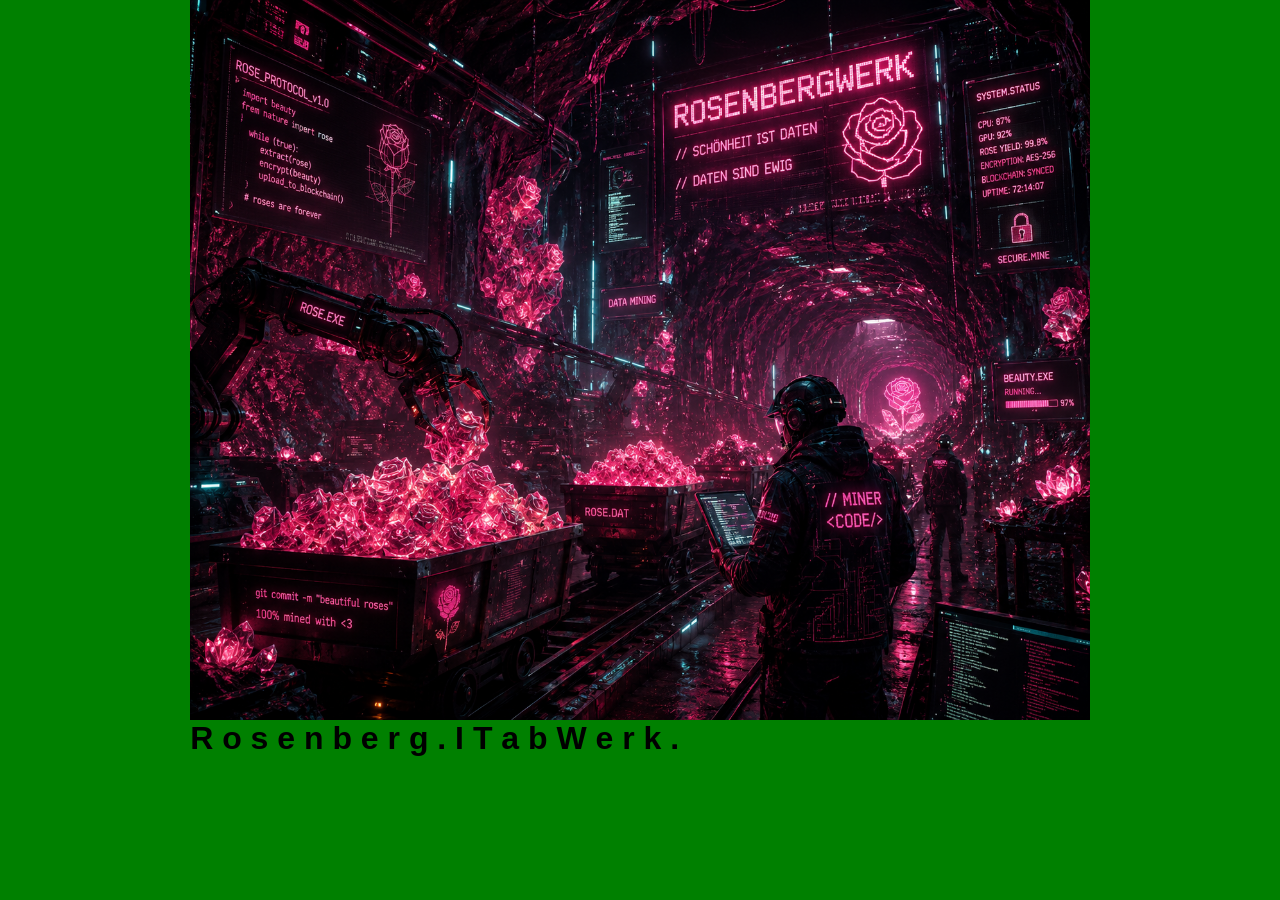
==== index.html @ e4c3bfc3 "Update index.html" ====
<!DOCTYPE html>
<html lang="de">
<head>
  <meta charset="UTF-8" />
  <meta name="viewport" content="width=device-width, initial-scale=1.0" />

  <title>Rosenberg. IT ab Werk.</title>

  <link rel="stylesheet" href="style.css" />
</head>

<body>
  <main class="stage">

    <!-- Bildbereich -->
    <div class="image-frame">
      <img src="rbw.png" alt="Rosenberg Logo" class="logo" />

      <!-- Text -->
      <h1 class="text">

        <span style="--i:0">R</span>
        <span style="--i:1">o</span>
        <span style="--i:2">s</span>
        <span style="--i:3">e</span>
        <span style="--i:4">n</span>
        <span style="--i:5">b</span>
        <span style="--i:6">e</span>
        <span style="--i:7">r</span>
        <span style="--i:8">g</span>
        <span style="--i:9">.</span>

        <span class="space"></span>

        <span style="--i:10">I</span>
        <span style="--i:11">T</span>

        <span class="space"></span>

        <span style="--i:12">a</span>
        <span style="--i:13">b</span>

        <span class="space"></span>

        <span style="--i:14">W</span>
        <span style="--i:15">e</span>
        <span style="--i:16">r</span>
        <span style="--i:17">k</span>
        <span style="--i:18">.</span>

      </h1>
    </div>
  </main>
</body>
</html>
---- style.css ----
:root {
  --green: #008000;
  --circle-duration: 3.5s;
  --image-delay: 1.4s;
  --image-duration: 3s;
  --text-start: 6s;
  --letter-speed: 3s;
  --letter-stagger: 0.2s;
  --fall-delay: 20s;
  --fall-duration: 15s;
}

/* =========================================
   RESET
========================================= */

* {
  margin: 0;
  padding: 0;
  box-sizing: border-box;
}

/* =========================================
   BODY
========================================= */

body {
  background: black;
  min-height: 100vh;
  overflow-x: hidden;
  overflow-y: auto;
  font-family: Arial, sans-serif;
  position: relative;
  display: flex;
  justify-content: center;
  align-items: flex-start;
  animation: bodyToGreen 0s forwards 0.5s;
}

/* =========================================
   FIXE SEITENRÄNDER
========================================= */

.sidebar {
  position: fixed;
  top: 0;
  width: 70px;
  height: 100vh;
  background: var(--green);
  z-index: 20;
  opacity: 0;
  animation:
    showSidebars 0.5s forwards 12.5s;
}

@keyframes showSidebars {
  to {
    opacity: 1;
  }
}

.sidebar.left {
  left: 0;
}

.sidebar.right {
  right: 0;
}

/* =========================================
   MAIN LAYOUT
========================================= */

.main-wrapper {
  width: 100%;
  min-height: 100vh;
  display: flex;
  justify-content: center;
  align-items: flex-start;
  padding:
    0px
    calc(40px + 15px)
    60px;
}

.content {
  width: 100%;
  display: flex;
  justify-content: center;
}

.image-wrapper {
  position: relative;
  z-index:2;
  width: 100%;
  max-width: 1200px;
  display: flex;
  justify-content: center;
  align-items: center;
  overflow: hidden;
}

/* =========================================
   WEISSER WACHSENDER KREIS
========================================= */

.white-point {
  position: fixed;
  inset: 0;
  margin: auto;
  width: 10px;
  height: 10px;
  border-radius: 50%;
  z-index: 1;

  background: radial-gradient(
    circle,
    rgba(255,255,255,1) 0%,
    rgba(255,255,255,0.55) 25%,
    rgba(255,255,255,0.18) 55%,
    rgba(255,255,255,0) 75%
  );

  filter: blur(12px);
  transform: scale(0);

  animation:
    growCircle 2.4s ease-out forwards,
    fadeCircle 2.2s ease-in forwards 1.6s;

  mix-blend-mode: screen;
  pointer-events: none;
}

@keyframes growCircle {
  to {
    transform: scale(260);
  }
}

@keyframes fadeCircle {
  to {
    opacity: 0;
  }
}

/* =========================================
   BILD
========================================= */

.logo {
  width: 100%;
  max-width: 1100px;
  max-height: 80vh;
  object-fit: contain;
  height: auto;
  display: block;
  opacity: 0;
  position: relative;
  z-index: 2;
  animation:
    imageFadeIn
    var(--image-duration)
    forwards
    var(--image-delay);
}

@keyframes imageFadeIn {
  to {
    opacity: 1;
  }
}

/* =========================================
   TEXT
========================================= */

.center-text {
  opacity: 0;
  animation:
    showTextContainer 0s forwards 6.5s;
  position: fixed;
  top: 0;
  bottom: 0;
  left: 50%;
  transform: translateX(-50%);
  width: min(90vw, 1200px);
  z-index: 999;
  display: flex;
  flex-wrap: nowrap;
  white-space: nowrap;
  justify-content: center;
  align-items: center;
  width: 90%;
  color: white;
  text-align: center;
  font-size:
    clamp(1rem, 6vw, 5rem);
  line-height: 1.2;
  pointer-events: none;
}

@keyframes showTextContainer {
  to {
    opacity: 1;
  }
}

.center-text .space {
  width: 0.5em;
}

.center-text span:not(.space) {
  display: inline-block;
  opacity: 0;
  transform: translateY(120vh);
  color: white;
  animation:
    letterFlow 8s cubic-bezier(0.22, 1, 0.36, 1) forwards,
    flashEffect 1.8s infinite;

  animation-delay:
    calc(var(--text-start) + (var(--i) * var(--letter-stagger))),
    10s;

  will-change: transform, opacity;
  position: relative;
  z-index: 1000;
}

@keyframes flashEffect {
  0% {
    text-shadow: 0 0 0 rgba(255,255,255,0);
    filter: brightness(1);
  }
  50% {
    text-shadow:
      0 0 10px rgba(255,255,255,0.9),
      0 0 25px rgba(255,255,255,0.6);
    filter: brightness(1.8);
  }
  100% {
    text-shadow: 0 0 5px rgba(255,255,255,0.4);
    filter: brightness(1.2);
  }
}
/* =========================================
   KOMBINIERTE TEXTANIMATION
========================================= */

@keyframes letterFlow {
  0% {
    opacity: 0;
    transform: translateY(120vh);
  }
  45% {
    opacity: 1;
    transform: translateY(-10vh);
  }
  60% {
    opacity: 1;
    transform: translateY(0);
  }
  75% {
    opacity: 1;
    transform: translateY(0);
  }
  100% {
    opacity: 1;
    transform: translateY(80vh);
  }
}

/* =========================================
   HINTERGRUND WIRD GRÜN
========================================= */

@keyframes bodyToGreen {
  to {
    background: var(--green);
  }
}

/* =========================================
   RESPONSIVE
========================================= */

@media (max-width: 900px) {
  .sidebar {
    width: 40px;
  }

  .main-wrapper {
    padding:
      0px
      calc(40px + 15px)
      60px;
  }

  .logo {
    max-height: 70vh;
  }

  .center-text {
    font-size:
      clamp(1.6rem, 7vw, 3rem);
  }
}

@media (max-width: 600px) {
  .center-text {
    font-size:
      clamp(1.2rem, 8vw, 2.2rem);
  }

  .logo {
    max-height: 60vh;
  }
}

.center-text::after {
  content: "";
  position: fixed;
  bottom: max(20px, env(safe-area-inset-bottom));
  left: 50%;
  transform: translateX(-50%);
  width: min(90vw, 1100px);
  height: 120px;
  background: var(--green);
  z-index: 998;
  pointer-events: none;
}
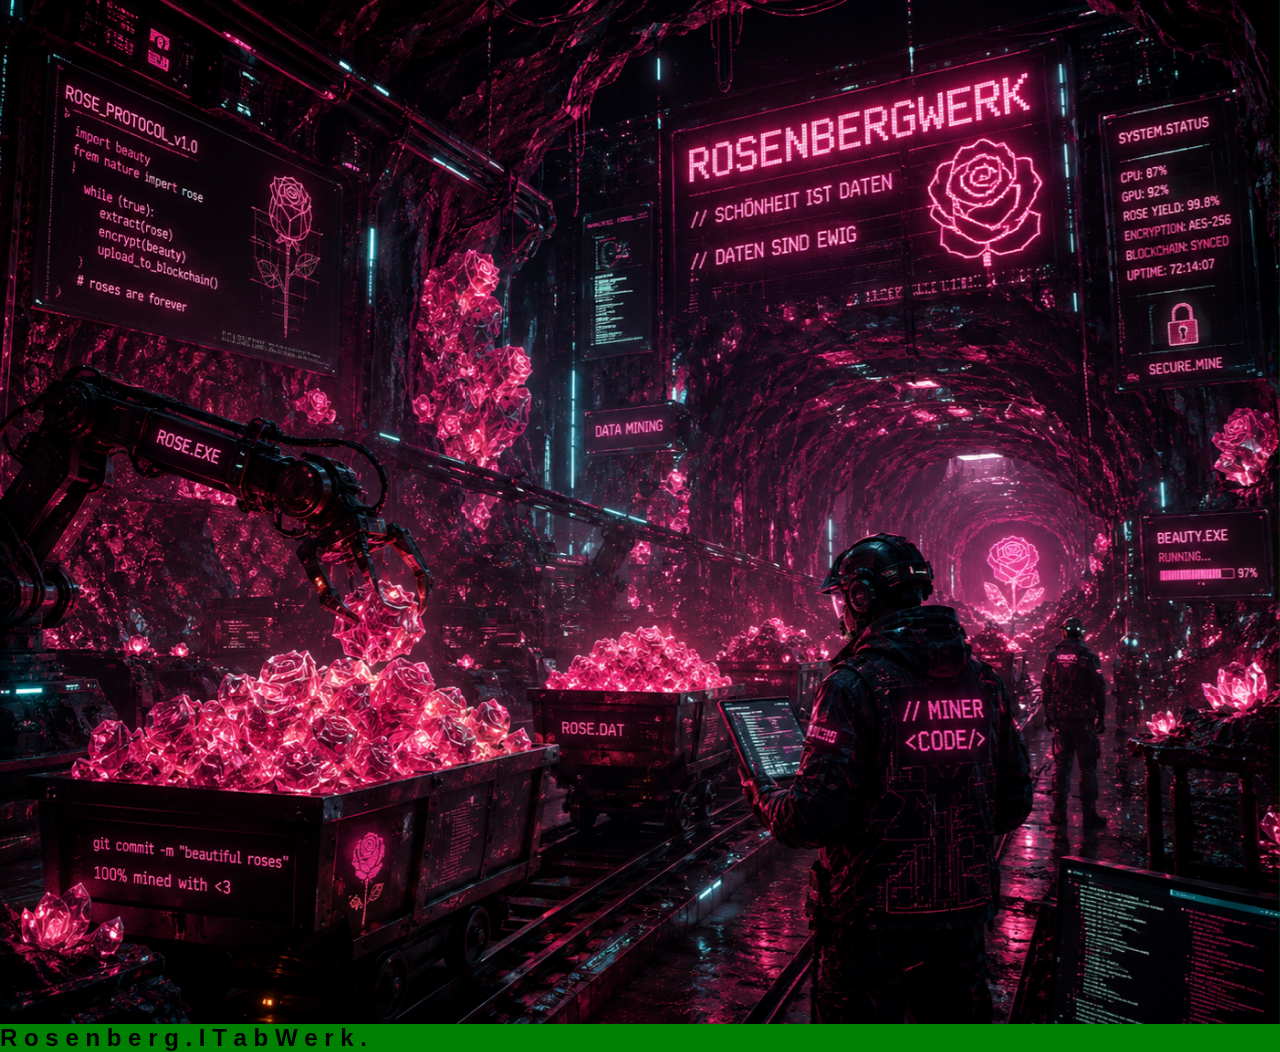
==== commit 95cb8d95: "Update index.html" ====
--- a/index.html
+++ b/index.html
@@ -10,46 +10,63 @@
 </head>
 
 <body>
-  <main class="stage">
 
-    <!-- Bildbereich -->
-    <div class="image-frame">
-      <img src="rbw.png" alt="Rosenberg Logo" class="logo" />
+  <!-- Grüne Seitenränder -->
+  <div class="sidebar left"></div>
+  <div class="sidebar right"></div>
 
-      <!-- Text -->
-      <h1 class="text">
+  <!-- Weißer Glow-Kreis -->
+  <div class="white-point"></div>
 
-        <span style="--i:0">R</span>
-        <span style="--i:1">o</span>
-        <span style="--i:2">s</span>
-        <span style="--i:3">e</span>
-        <span style="--i:4">n</span>
-        <span style="--i:5">b</span>
-        <span style="--i:6">e</span>
-        <span style="--i:7">r</span>
-        <span style="--i:8">g</span>
-        <span style="--i:9">.</span>
+  <!-- Hauptbereich -->
+  <main class="main-wrapper">
 
-        <span class="space"></span>
+    <section class="content">
 
-        <span style="--i:10">I</span>
-        <span style="--i:11">T</span>
+      <div class="image-wrapper">
 
-        <span class="space"></span>
+        <!-- Bild -->
+        <img src="rbw.png" alt="Rosenberg Logo" class="logo" />
 
-        <span style="--i:12">a</span>
-        <span style="--i:13">b</span>
+        <!-- Text -->
+        <h1 class="center-text">
 
-        <span class="space"></span>
+          <span style="--i:0">R</span>
+          <span style="--i:1">o</span>
+          <span style="--i:2">s</span>
+          <span style="--i:3">e</span>
+          <span style="--i:4">n</span>
+          <span style="--i:5">b</span>
+          <span style="--i:6">e</span>
+          <span style="--i:7">r</span>
+          <span style="--i:8">g</span>
+          <span style="--i:9">.</span>
 
-        <span style="--i:14">W</span>
-        <span style="--i:15">e</span>
-        <span style="--i:16">r</span>
-        <span style="--i:17">k</span>
-        <span style="--i:18">.</span>
+          <span class="space"></span>
 
-      </h1>
-    </div>
+          <span style="--i:10">I</span>
+          <span style="--i:11">T</span>
+
+          <span class="space"></span>
+
+          <span style="--i:12">a</span>
+          <span style="--i:13">b</span>
+
+          <span class="space"></span>
+
+          <span style="--i:14">W</span>
+          <span style="--i:15">e</span>
+          <span style="--i:16">r</span>
+          <span style="--i:17">k</span>
+          <span style="--i:18">.</span>
+
+        </h1>
+
+      </div>
+
+    </section>
+
   </main>
+
 </body>
 </html>
--- a/style.css
+++ b/style.css
@@ -1,18 +1,8 @@
 :root {
   --green: #008000;
-  --circle-duration: 3.5s;
-  --image-delay: 1.4s;
-  --image-duration: 3s;
-  --text-start: 6s;
-  --letter-speed: 3s;
-  --letter-stagger: 0.2s;
-  --fall-delay: 20s;
-  --fall-duration: 15s;
 }
 
-/* =========================================
-   RESET
-========================================= */
+/* RESET */
 
 * {
   margin: 0;
@@ -20,313 +10,149 @@
   box-sizing: border-box;
 }
 
-/* =========================================
-   BODY
-========================================= */
+/* BODY */
 
 body {
-  background: black;
+  background: var(--green);
   min-height: 100vh;
-  overflow-x: hidden;
-  overflow-y: auto;
   font-family: Arial, sans-serif;
-  position: relative;
+  overflow: hidden;
+}
+
+/* STAGE */
+
+.stage {
+  width: 100%;
+  min-height: 100vh;
   display: flex;
   justify-content: center;
-  align-items: flex-start;
-  animation: bodyToGreen 0s forwards 0.5s;
+  align-items: center;
+  padding:
+    20px
+    60px
+    80px;
 }
 
-/* =========================================
-   FIXE SEITENRÄNDER
-========================================= */
+/* BILDRAHMEN */
 
-.sidebar {
-  position: fixed;
-  top: 0;
-  width: 70px;
-  height: 100vh;
-  background: var(--green);
-  z-index: 20;
+.image-frame {
+  position: relative;
+  width: 100%;
+  max-width: 1200px;
+  display: flex;
+  justify-content: center;
+  align-items: center;
+}
+
+/* BILD */
+
+.logo {
+  width: 100%;
+  height: auto;
+  display: block;
   opacity: 0;
   animation:
-    showSidebars 0.5s forwards 12.5s;
+    showImage 2s ease forwards;
 }
 
-@keyframes showSidebars {
+@keyframes showImage {
   to {
     opacity: 1;
   }
 }
 
-.sidebar.left {
-  left: 0;
-}
+/* TEXT */
 
-.sidebar.right {
-  right: 0;
-}
-
-/* =========================================
-   MAIN LAYOUT
-========================================= */
-
-.main-wrapper {
-  width: 100%;
-  min-height: 100vh;
-  display: flex;
-  justify-content: center;
-  align-items: flex-start;
-  padding:
-    0px
-    calc(40px + 15px)
-    60px;
-}
-
-.content {
-  width: 100%;
-  display: flex;
-  justify-content: center;
-}
-
-.image-wrapper {
-  position: relative;
-  z-index:2;
-  width: 100%;
-  max-width: 1200px;
+.text {
+  position: absolute;
+  inset: 0;
   display: flex;
   justify-content: center;
   align-items: center;
-  overflow: hidden;
+  pointer-events: none;
+  white-space: nowrap;
+  font-size: clamp(1.2rem, 6vw, 5rem);
+  z-index: 2;
 }
 
-/* =========================================
-   WEISSER WACHSENDER KREIS
-========================================= */
+/* LEERZEICHEN */
 
-.white-point {
-  position: fixed;
-  inset: 0;
-  margin: auto;
-  width: 10px;
-  height: 10px;
-  border-radius: 50%;
-  z-index: 1;
-
-  background: radial-gradient(
-    circle,
-    rgba(255,255,255,1) 0%,
-    rgba(255,255,255,0.55) 25%,
-    rgba(255,255,255,0.18) 55%,
-    rgba(255,255,255,0) 75%
-  );
-
-  filter: blur(12px);
-  transform: scale(0);
-
-  animation:
-    growCircle 2.4s ease-out forwards,
-    fadeCircle 2.2s ease-in forwards 1.6s;
-
-  mix-blend-mode: screen;
-  pointer-events: none;
+.space {
+  width: 0.4em;
 }
 
-@keyframes growCircle {
-  to {
-    transform: scale(260);
-  }
+/* BUCHSTABEN */
+
+.text span:not(.space) {
+  display: inline-block;
+  color: white;
+  opacity: 0;
+  transform: translateY(120vh);
+  text-shadow:
+    0 0 8px rgba(255,255,255,0.8);
+  animation:
+    moveLetter 28s ease forwards,
+    flash 2s infinite;
+  animation-delay:
+    calc(var(--i) * 0.08s),
+    3s;
 }
 
-@keyframes fadeCircle {
-  to {
-    opacity: 0;
-  }
-}
-
-/* =========================================
-   BILD
-========================================= */
-
-.logo {
-  width: 100%;
-  max-width: 1100px;
-  max-height: 80vh;
-  object-fit: contain;
-  height: auto;
-  display: block;
-  opacity: 0;
-  position: relative;
-  z-index: 2;
-  animation:
-    imageFadeIn
-    var(--image-duration)
-    forwards
-    var(--image-delay);
-}
-
-@keyframes imageFadeIn {
-  to {
-    opacity: 1;
-  }
-}
-
-/* =========================================
-   TEXT
-========================================= */
-
-.center-text {
-  opacity: 0;
-  animation:
-    showTextContainer 0s forwards 6.5s;
-  position: fixed;
-  top: 0;
-  bottom: 0;
-  left: 50%;
-  transform: translateX(-50%);
-  width: min(90vw, 1200px);
-  z-index: 999;
-  display: flex;
-  flex-wrap: nowrap;
-  white-space: nowrap;
-  justify-content: center;
-  align-items: center;
-  width: 90%;
-  color: white;
-  text-align: center;
-  font-size:
-    clamp(1rem, 6vw, 5rem);
-  line-height: 1.2;
-  pointer-events: none;
-}
-
-@keyframes showTextContainer {
-  to {
-    opacity: 1;
-  }
-}
-
-.center-text .space {
-  width: 0.5em;
-}
-
-.center-text span:not(.space) {
-  display: inline-block;
-  opacity: 0;
-  transform: translateY(120vh);
-  color: white;
-  animation:
-    letterFlow 8s cubic-bezier(0.22, 1, 0.36, 1) forwards,
-    flashEffect 1.8s infinite;
-
-  animation-delay:
-    calc(var(--text-start) + (var(--i) * var(--letter-stagger))),
-    10s;
-
-  will-change: transform, opacity;
-  position: relative;
-  z-index: 1000;
-}
-
-@keyframes flashEffect {
-  0% {
-    text-shadow: 0 0 0 rgba(255,255,255,0);
-    filter: brightness(1);
-  }
-  50% {
-    text-shadow:
-      0 0 10px rgba(255,255,255,0.9),
-      0 0 25px rgba(255,255,255,0.6);
-    filter: brightness(1.8);
-  }
-  100% {
-    text-shadow: 0 0 5px rgba(255,255,255,0.4);
-    filter: brightness(1.2);
-  }
-}
-/* =========================================
-   KOMBINIERTE TEXTANIMATION
-========================================= */
-
-@keyframes letterFlow {
+/* HAUPTANIMATION */
+@keyframes moveLetter {
+  
+  /* Start unter Bild */
   0% {
     opacity: 0;
     transform: translateY(120vh);
   }
-  45% {
-    opacity: 1;
-    transform: translateY(-10vh);
-  }
-  60% {
+  /* Hoch zur Mitte */
+  10% {
     opacity: 1;
     transform: translateY(0);
   }
-  75% {
+  /* In der Mitte bleiben */
+  70% {
     opacity: 1;
     transform: translateY(0);
   }
+  /* Nach unten fallen */
   100% {
     opacity: 1;
-    transform: translateY(80vh);
+    transform: translateY(42vh);
   }
 }
 
-/* =========================================
-   HINTERGRUND WIRD GRÜN
-========================================= */
-
-@keyframes bodyToGreen {
-  to {
-    background: var(--green);
+/* LEICHTES FLASHEN */
+@keyframes flash {
+  0% {
+    opacity: 0.85;
+  }
+  50% {
+    opacity: 1;
+  }
+  100% {
+    opacity: 0.85;
   }
 }
 
-/* =========================================
-   RESPONSIVE
-========================================= */
+/* RESPONSIVE */
 
 @media (max-width: 900px) {
-  .sidebar {
-    width: 40px;
-  }
-
-  .main-wrapper {
+  .stage {
     padding:
-      0px
-      calc(40px + 15px)
+      20px
+      20px
       60px;
   }
 
-  .logo {
-    max-height: 70vh;
-  }
-
-  .center-text {
-    font-size:
-      clamp(1.6rem, 7vw, 3rem);
+  .text {
+    font-size: clamp(1rem, 7vw, 3rem);
   }
 }
 
 @media (max-width: 600px) {
-  .center-text {
-    font-size:
-      clamp(1.2rem, 8vw, 2.2rem);
-  }
-
-  .logo {
-    max-height: 60vh;
+  .text {
+    font-size: clamp(0.9rem, 8vw, 2rem);
   }
 }
-
-.center-text::after {
-  content: "";
-  position: fixed;
-  bottom: max(20px, env(safe-area-inset-bottom));
-  left: 50%;
-  transform: translateX(-50%);
-  width: min(90vw, 1100px);
-  height: 120px;
-  background: var(--green);
-  z-index: 998;
-  pointer-events: none;
-}
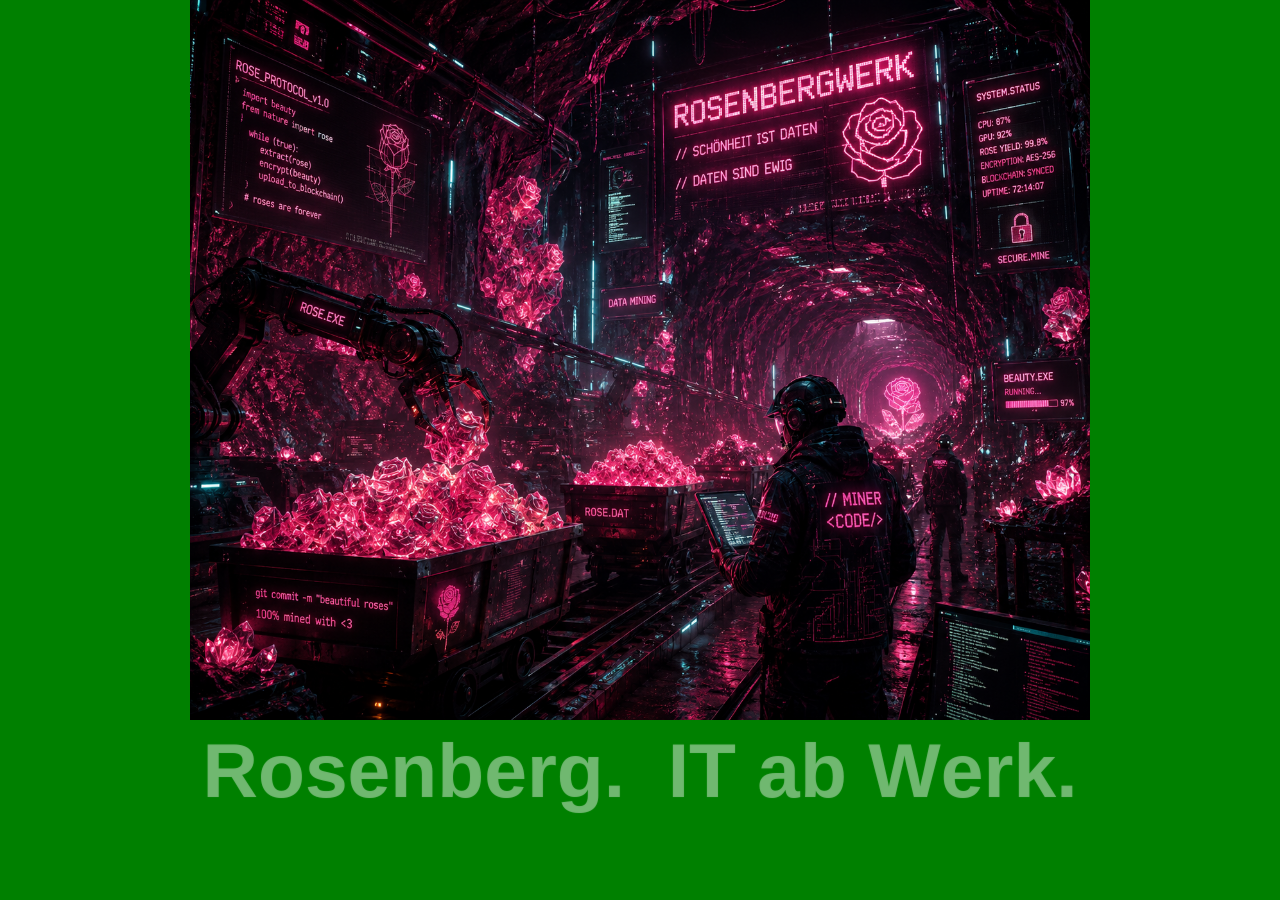
==== commit 3e13203e: "Update index.html" ====
--- a/index.html
+++ b/index.html
@@ -3,9 +3,7 @@
 <head>
   <meta charset="UTF-8" />
   <meta name="viewport" content="width=device-width, initial-scale=1.0" />
-
   <title>Rosenberg. IT ab Werk.</title>
-
   <link rel="stylesheet" href="style.css" />
 </head>
 
@@ -41,32 +39,22 @@
           <span style="--i:7">r</span>
           <span style="--i:8">g</span>
           <span style="--i:9">.</span>
-
-          <span class="space"></span>
-
-          <span style="--i:10">I</span>
-          <span style="--i:11">T</span>
-
-          <span class="space"></span>
-
-          <span style="--i:12">a</span>
-          <span style="--i:13">b</span>
-
-          <span class="space"></span>
-
-          <span style="--i:14">W</span>
-          <span style="--i:15">e</span>
-          <span style="--i:16">r</span>
-          <span style="--i:17">k</span>
-          <span style="--i:18">.</span>
+          <span style="--i:10">&nbsp;&nbsp;</span>
+          <span style="--i:11">I</span>
+          <span style="--i:12">T</span>
+          <span style="--i:13">&nbsp;</span>
+          <span style="--i:14">a</span>
+          <span style="--i:15">b</span>
+          <span style="--i:16">&nbsp;</span>
+          <span style="--i:17">W</span>
+          <span style="--i:18">e</span>
+          <span style="--i:19">r</span>
+          <span style="--i:21">k</span>
+          <span style="--i:22">.</span>
 
         </h1>
-
       </div>
-
     </section>
-
   </main>
-
 </body>
 </html>
--- a/style.css
+++ b/style.css
@@ -1,8 +1,18 @@
 :root {
   --green: #008000;
-}
-
-/* RESET */
+  --circle-duration: 3.5s;
+  --image-delay: 1.4s;
+  --image-duration: 3s;
+  --text-start: 6s;
+  --letter-speed: 3s;
+  --letter-stagger: 0.2s;
+  --fall-delay: 20s;
+  --fall-duration: 15s;
+}
+
+/* =========================================
+   RESET
+========================================= */
 
 * {
   margin: 0;
@@ -10,149 +20,327 @@
   box-sizing: border-box;
 }
 
-/* BODY */
+/* =========================================
+   BODY
+========================================= */
 
 body {
+  background: black;
+  min-height: 100vh;
+  overflow-x: hidden;
+  overflow-y: auto;
+  font-family: Arial, sans-serif;
+  position: relative;
+  display: flex;
+  justify-content: center;
+  align-items: flex-start;
+  animation: bodyToGreen 0s forwards 0.5s;
+}
+
+/* =========================================
+   FIXE SEITENRÄNDER
+========================================= */
+
+.sidebar {
+  position: fixed;
+  top: 0;
+  width: 70px;
+  height: 100vh;
   background: var(--green);
-  min-height: 100vh;
-  font-family: Arial, sans-serif;
-  overflow: hidden;
-}
-
-/* STAGE */
-
-.stage {
+  z-index: 20;
+  opacity: 0;
+  animation:
+    showSidebars 0.5s forwards 12.5s;
+}
+
+@keyframes showSidebars {
+  to {
+    opacity: 1;
+  }
+}
+
+.sidebar.left {
+  left: 0;
+}
+
+.sidebar.right {
+  right: 0;
+}
+
+/* =========================================
+   MAIN LAYOUT
+========================================= */
+
+.main-wrapper {
   width: 100%;
   min-height: 100vh;
   display: flex;
   justify-content: center;
-  align-items: center;
+  align-items: flex-start;
   padding:
-    20px
-    60px
-    80px;
-}
-
-/* BILDRAHMEN */
-
-.image-frame {
+    0px
+    calc(40px + 15px)
+    60px;
+}
+
+.content {
+  width: 100%;
+  display: flex;
+  justify-content: center;
+}
+
+.image-wrapper {
   position: relative;
+  z-index:2;
   width: 100%;
   max-width: 1200px;
   display: flex;
   justify-content: center;
   align-items: center;
-}
-
-/* BILD */
+  overflow: hidden;
+}
+
+/* =========================================
+   WEISSER WACHSENDER KREIS
+========================================= */
+
+.white-point {
+  position: fixed;
+  inset: 0;
+  margin: auto;
+  width: 10px;
+  height: 10px;
+  border-radius: 50%;
+  z-index: 1;
+
+  background: radial-gradient(
+    circle,
+    rgba(255,255,255,1) 0%,
+    rgba(255,255,255,0.55) 25%,
+    rgba(255,255,255,0.18) 55%,
+    rgba(255,255,255,0) 75%
+  );
+
+  filter: blur(12px);
+  transform: scale(0);
+
+  animation:
+    growCircle 2.4s ease-out forwards,
+    fadeCircle 2.2s ease-in forwards 1.6s;
+
+  mix-blend-mode: screen;
+  pointer-events: none;
+}
+
+@keyframes growCircle {
+  to {
+    transform: scale(260);
+  }
+}
+
+@keyframes fadeCircle {
+  to {
+    opacity: 0;
+  }
+}
+
+/* =========================================
+   BILD
+========================================= */
 
 .logo {
   width: 100%;
+  max-width: 1100px;
+  max-height: 80vh;
+  object-fit: contain;
   height: auto;
   display: block;
   opacity: 0;
-  animation:
-    showImage 2s ease forwards;
-}
-
-@keyframes showImage {
-  to {
-    opacity: 1;
-  }
-}
-
-/* TEXT */
-
-.text {
-  position: absolute;
-  inset: 0;
-  display: flex;
+  position: relative;
+  z-index: 2;
+  animation:
+    imageFadeIn
+    var(--image-duration)
+    forwards
+    var(--image-delay);
+}
+
+@keyframes imageFadeIn {
+  to {
+    opacity: 1;
+  }
+}
+
+/* =========================================
+   TEXT
+========================================= */
+
+.center-text {
+  opacity: 0;
+  animation:
+    showTextContainer 0s forwards 6.5s;
+  position: fixed;
+  top: 0;
+  bottom: 0;
+  left: 50%;
+  transform: translateX(-50%);
+  width: min(90vw, 1200px);
+  z-index: 999;
+  display: flex;
+  flex-wrap: nowrap;
+  white-space: nowrap;
   justify-content: center;
   align-items: center;
+  width: 90%;
+  color: white;
+  text-align: center;
+  font-size:
+    clamp(1rem, 6vw, 5rem);
+  line-height: 1.2;
   pointer-events: none;
-  white-space: nowrap;
-  font-size: clamp(1.2rem, 6vw, 5rem);
-  z-index: 2;
-}
-
-/* LEERZEICHEN */
-
-.space {
-  width: 0.4em;
-}
-
-/* BUCHSTABEN */
-
-.text span:not(.space) {
+}
+
+@keyframes showTextContainer {
+  to {
+    opacity: 1;
+  }
+}
+
+.center-text .space {
+  width: 0.5em;
+}
+
+.center-text span:not(.space) {
   display: inline-block;
-  color: white;
   opacity: 0;
   transform: translateY(120vh);
-  text-shadow:
-    0 0 8px rgba(255,255,255,0.8);
-  animation:
-    moveLetter 28s ease forwards,
-    flash 2s infinite;
+  color: white;
+  animation:
+    letterSequence01 5s forwards,
+    letterSequence02 5s forwards,
+    flashEffect 2.2s infinite;
   animation-delay:
-    calc(var(--i) * 0.08s),
-    3s;
-}
-
-/* HAUPTANIMATION */
-@keyframes moveLetter {
-  
+    calc(var(--text-start) + (var(--i) * var(--letter-stagger))),
+    15s,
+    30s;
+background:
+  linear-gradient(
+    90deg,
+    rgba(255,255,255,0.25) 0%,
+    rgba(255,255,255,0.25) 35%,
+    rgba(255,255,255,1) 50%,
+    rgba(255,255,255,0.25) 65%,
+    rgba(255,255,255,0.25) 100%
+  );
+background-size: 300% 100%;
+-webkit-background-clip: text;
+-webkit-text-fill-color: transparent;
+}
+
+@keyframes flashEffect {
+  0% {
+    background-position: -300% center;
+  }
+  100% {
+    background-position: 300% center;
+  }
+}
+
+/* =========================================
+   KOMBINIERTE TEXTANIMATION
+========================================= */
+
+@keyframes letterSequence01 {
   /* Start unter Bild */
   0% {
     opacity: 0;
-    transform: translateY(120vh);
-  }
-  /* Hoch zur Mitte */
-  10% {
+    transform: translateY(500px);
+  }
+  /* Sichtbar werden */
+  50% {
+    opacity: 1;
+  }
+  /* Hoch bis über Bild */
+  80% {
+    opacity: 1;
+    transform: translateY(-260px);
+  }
+  /* Zurück zur Mitte */
+  100% {
     opacity: 1;
     transform: translateY(0);
   }
-  /* In der Mitte bleiben */
-  70% {
+}
+
+@keyframes letterSequence02 {
+   /* Kurz stehen */
+  0% {
     opacity: 1;
     transform: translateY(0);
   }
   /* Nach unten fallen */
+  50% {
+    opacity: 1;
+    transform: translateY(320px);
+    color: white;
+    text-shadow:
+      0 0 4px rgba(255,255,255,0.9),
+      0 0 10px rgba(255,255,255,0.7);
+    filter: brightness(1.4);
+  }
+  /* Endzustand */
   100% {
     opacity: 1;
-    transform: translateY(42vh);
-  }
-}
-
-/* LEICHTES FLASHEN */
-@keyframes flash {
-  0% {
-    opacity: 0.85;
-  }
-  50% {
-    opacity: 1;
-  }
-  100% {
-    opacity: 0.85;
-  }
-}
-
-/* RESPONSIVE */
+    transform: translateY(320px);
+    color: white;
+    text-shadow:
+    0 0 1px rgba(255,255,255,0.25);
+  }
+}
+
+/* =========================================
+   HINTERGRUND WIRD GRÜN
+========================================= */
+
+@keyframes bodyToGreen {
+  to {
+    background: var(--green);
+  }
+}
+
+/* =========================================
+   RESPONSIVE
+========================================= */
 
 @media (max-width: 900px) {
-  .stage {
+  .sidebar {
+    width: 40px;
+  }
+
+  .main-wrapper {
     padding:
-      20px
-      20px
+      0px
+      calc(40px + 15px)
       60px;
   }
 
-  .text {
-    font-size: clamp(1rem, 7vw, 3rem);
+  .logo {
+    max-height: 70vh;
+  }
+
+  .center-text {
+    font-size:
+      clamp(1.6rem, 7vw, 3rem);
   }
 }
 
 @media (max-width: 600px) {
-  .text {
-    font-size: clamp(0.9rem, 8vw, 2rem);
-  }
-}
+  .center-text {
+    font-size:
+      clamp(1.2rem, 8vw, 2.2rem);
+  }
+
+  .logo {
+    max-height: 60vh;
+  }
+}
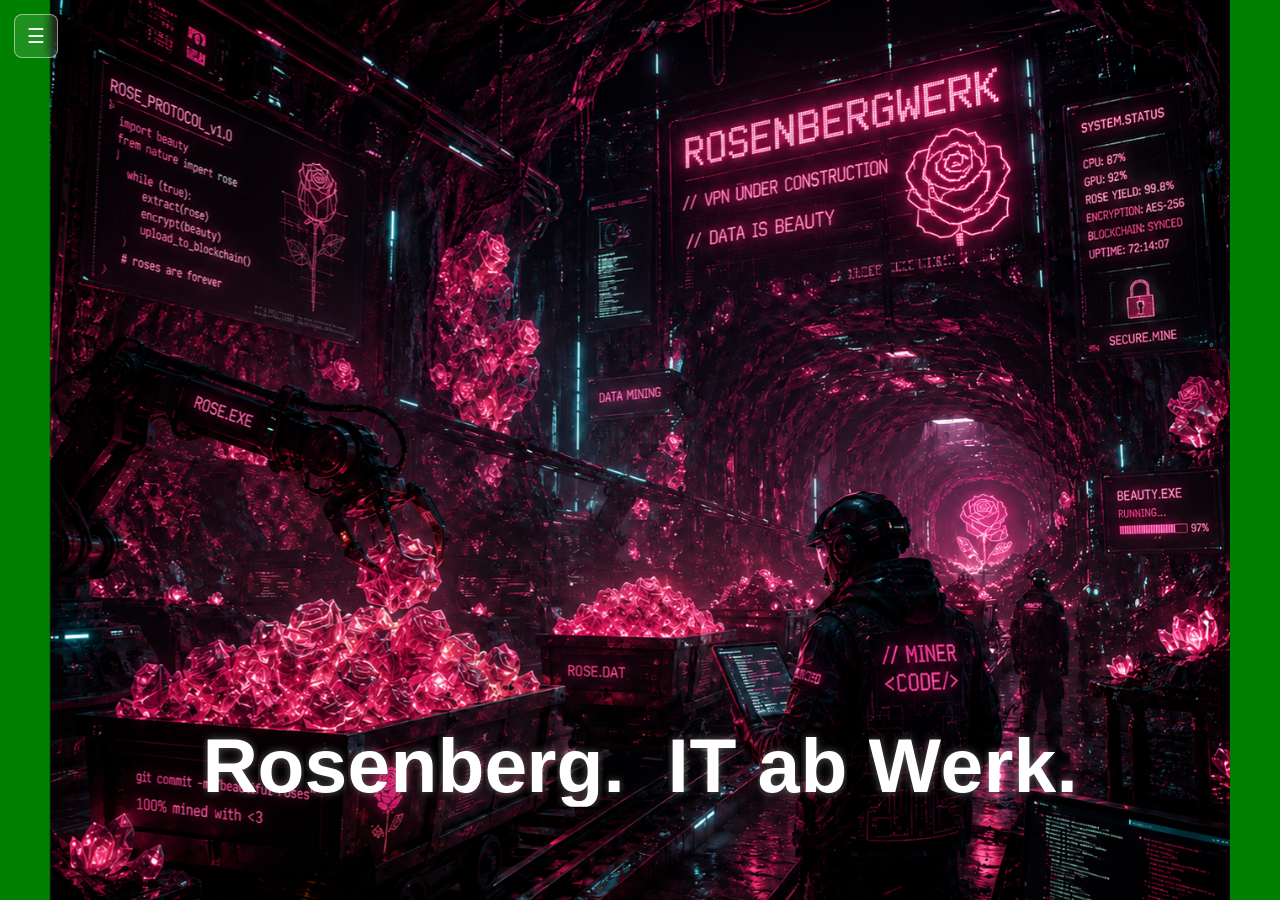
==== commit c2af2da3: "Navbar" ====
--- a/index.html
+++ b/index.html
@@ -1,22 +1,43 @@
-<!DOCTYPE html>
+﻿<!DOCTYPE html>
 <html lang="de">
 <head>
   <meta charset="UTF-8" />
   <meta name="viewport" content="width=device-width, initial-scale=1.0" />
+
   <title>Rosenberg. IT ab Werk.</title>
+
   <link rel="stylesheet" href="style.css" />
 </head>
 
 <body>
 
-  <!-- Grüne Seitenränder -->
+  <!-- SeitenrÃ¤nder -->
   <div class="sidebar left"></div>
   <div class="sidebar right"></div>
 
-  <!-- Weißer Glow-Kreis -->
+  <!-- Glow -->
   <div class="white-point"></div>
 
-  <!-- Hauptbereich -->
+  <!-- Navigation trigger -->
+  <button class="nav-toggle" aria-expanded="false" aria-controls="radial-nav" aria-label="Open navigation">☰</button>
+
+  <nav id="radial-nav" class="radial-nav" aria-hidden="true" aria-label="Navigation drawer">
+    <div class="disk" role="menu" aria-label="Navigation disk">
+      <div class="disk-hole" aria-hidden="true"></div>
+      <div class="disk-separators">
+        <span class="separator" style="--i:0"></span>
+        <span class="separator" style="--i:1"></span>
+        <span class="separator" style="--i:2"></span>
+        <span class="separator" style="--i:3"></span>
+        <span class="separator" style="--i:4"></span>
+        <span class="separator" style="--i:5"></span>
+        <span class="separator" style="--i:6"></span>
+        <span class="separator" style="--i:7"></span>
+      </div>
+    </div>
+  </nav>
+
+  <!-- Hauptlayout -->
   <main class="main-wrapper">
 
     <section class="content">
@@ -24,7 +45,11 @@
       <div class="image-wrapper">
 
         <!-- Bild -->
-        <img src="rbw.png" alt="Rosenberg Logo" class="logo" />
+        <img
+          src="rbw.png"
+          alt="Rosenberg Logo"
+          class="logo"
+        />
 
         <!-- Text -->
         <h1 class="center-text">
@@ -39,22 +64,95 @@
           <span style="--i:7">r</span>
           <span style="--i:8">g</span>
           <span style="--i:9">.</span>
+
           <span style="--i:10">&nbsp;&nbsp;</span>
+
           <span style="--i:11">I</span>
           <span style="--i:12">T</span>
+
           <span style="--i:13">&nbsp;</span>
+
           <span style="--i:14">a</span>
           <span style="--i:15">b</span>
+
           <span style="--i:16">&nbsp;</span>
+
           <span style="--i:17">W</span>
           <span style="--i:18">e</span>
           <span style="--i:19">r</span>
-          <span style="--i:21">k</span>
-          <span style="--i:22">.</span>
+          <span style="--i:20">k</span>
+          <span style="--i:21">.</span>
 
         </h1>
+
       </div>
+
     </section>
+
   </main>
+
+  <script>
+  // Navigation open/close and auto-hide after 10 seconds of inactivity.
+  (function(){
+    const toggle = document.querySelector('.nav-toggle');
+    const nav = document.getElementById('radial-nav');
+    const segments = Array.from(nav.querySelectorAll('.radial-item'));
+    let hideTimer = null;
+    const HIDE_DELAY = 10000;
+
+    function openNav(){
+      nav.classList.add('open');
+      toggle.setAttribute('aria-expanded','true');
+      nav.setAttribute('aria-hidden','false');
+      resetTimer();
+    }
+
+    function closeNav(){
+      nav.classList.remove('open');
+      toggle.setAttribute('aria-expanded','false');
+      nav.setAttribute('aria-hidden','true');
+      clearTimeout(hideTimer);
+      hideTimer = null;
+    }
+
+    function resetTimer(){
+      if(hideTimer) clearTimeout(hideTimer);
+      hideTimer = setTimeout(closeNav, HIDE_DELAY);
+    }
+
+    toggle.addEventListener('click', (event) => {
+      event.stopPropagation();
+      nav.classList.contains('open') ? closeNav() : openNav();
+    });
+
+    segments.forEach((segment) => {
+      segment.addEventListener('click', (event) => {
+        event.stopPropagation();
+        segments.forEach((btn) => btn.classList.remove('active'));
+        segment.classList.add('active');
+        resetTimer();
+      });
+    });
+
+    ['mousemove','touchstart','keydown'].forEach((eventName) => {
+      document.addEventListener(eventName, () => {
+        if (nav.classList.contains('open')) resetTimer();
+      }, { passive: true });
+    });
+
+    document.addEventListener('click', (event) => {
+      if (!nav.contains(event.target) && event.target !== toggle) {
+        closeNav();
+      }
+    });
+
+    document.addEventListener('keydown', (event) => {
+      if (event.key === 'Escape') {
+        closeNav();
+      }
+    });
+  })();
+  </script>
 </body>
 </html>
+
--- a/style.css
+++ b/style.css
@@ -1,13 +1,10 @@
 :root {
   --green: #008000;
-  --circle-duration: 3.5s;
-  --image-delay: 1.4s;
-  --image-duration: 3s;
-  --text-start: 6s;
-  --letter-speed: 3s;
-  --letter-stagger: 0.2s;
-  --fall-delay: 20s;
-  --fall-duration: 15s;
+  --image-duration: 2.5s;
+  --text-duration: 18s;
+  --letter-stagger: 0.08s;
+  --glow-visible-delay: 0.8s;
+  --bottom-gap: 0px;
 }
 
 /* =========================================
@@ -25,120 +22,93 @@
 ========================================= */
 
 body {
-  background: black;
-  min-height: 100vh;
-  overflow-x: hidden;
-  overflow-y: auto;
+  background: var(--green);
+  min-height: 100dvh;
+  overflow: hidden;
   font-family: Arial, sans-serif;
-  position: relative;
+}
+
+/* =========================================
+   MAIN WRAPPER
+========================================= */
+
+.main-wrapper {
+  width: 100%;
+  height: 100dvh;
   display: flex;
   justify-content: center;
   align-items: flex-start;
-  animation: bodyToGreen 0s forwards 0.5s;
-}
-
-/* =========================================
-   FIXE SEITENRÄNDER
-========================================= */
-
-.sidebar {
-  position: fixed;
-  top: 0;
-  width: 70px;
-  height: 100vh;
-  background: var(--green);
-  z-index: 20;
-  opacity: 0;
-  animation:
-    showSidebars 0.5s forwards 12.5s;
-}
-
-@keyframes showSidebars {
-  to {
-    opacity: 1;
-  }
-}
-
-.sidebar.left {
-  left: 0;
-}
-
-.sidebar.right {
-  right: 0;
-}
-
-/* =========================================
-   MAIN LAYOUT
-========================================= */
-
-.main-wrapper {
+  overflow: hidden;
+  position: relative;
+}
+
+/* =========================================
+   CONTENT
+========================================= */
+
+.content {
   width: 100%;
-  min-height: 100vh;
+  height: 100dvh;
   display: flex;
   justify-content: center;
   align-items: flex-start;
-  padding:
-    0px
-    calc(40px + 15px)
-    60px;
-}
-
-.content {
+}
+
+/* =========================================
+   IMAGE WRAPPER
+========================================= */
+
+.image-wrapper {
+  position: relative;
   width: 100%;
+  height: 100dvh;
   display: flex;
   justify-content: center;
-}
-
-.image-wrapper {
-  position: relative;
-  z-index:2;
-  width: 100%;
-  max-width: 1200px;
-  display: flex;
-  justify-content: center;
-  align-items: center;
+  align-items: flex-start;
+  padding-left: 50px;
+  padding-right: 50px;
   overflow: hidden;
 }
 
 /* =========================================
-   WEISSER WACHSENDER KREIS
+   WEISSER GLOW
 ========================================= */
 
 .white-point {
   position: fixed;
-  inset: 0;
-  margin: auto;
-  width: 10px;
-  height: 10px;
+  top: 50%;
+  left: 50%;
+  width: 12px;
+  height: 12px;
   border-radius: 50%;
+  background:
+    radial-gradient(
+      circle,
+      rgba(255,255,255,1) 0%,
+      rgba(255,255,255,0.55) 25%,
+      rgba(255,255,255,0.18) 55%,
+      rgba(255,255,255,0) 75%
+    );
+  /* filter: blur(10px); */
+  transform:
+    translate(-50%, -50%)
+    scale(0);
+  pointer-events: none;
   z-index: 1;
-
-  background: radial-gradient(
-    circle,
-    rgba(255,255,255,1) 0%,
-    rgba(255,255,255,0.55) 25%,
-    rgba(255,255,255,0.18) 55%,
-    rgba(255,255,255,0) 75%
-  );
-
-  filter: blur(12px);
-  transform: scale(0);
-
   animation:
-    growCircle 2.4s ease-out forwards,
-    fadeCircle 2.2s ease-in forwards 1.6s;
-
-  mix-blend-mode: screen;
-  pointer-events: none;
-}
-
-@keyframes growCircle {
+    glowGrow 2.5s ease-out forwards,
+    glowFade 2s ease forwards 1.8s;
+}
+
+@keyframes glowGrow {
   to {
-    transform: scale(260);
-  }
-}
-
-@keyframes fadeCircle {
+    transform:
+      translate(-50%, -50%)
+      scale(240);
+  }
+}
+
+@keyframes glowFade {
   to {
     opacity: 0;
   }
@@ -149,11 +119,10 @@
 ========================================= */
 
 .logo {
-  width: 100%;
-  max-width: 1100px;
-  max-height: 80vh;
-  object-fit: contain;
-  height: auto;
+  min-width: 100%;
+  max-height: calc(100dvh + 2px);
+  object-fit: cover;
+  object-position: top;
   display: block;
   opacity: 0;
   position: relative;
@@ -161,8 +130,9 @@
   animation:
     imageFadeIn
     var(--image-duration)
-    forwards
-    var(--image-delay);
+    ease
+    forwards;
+  animation-delay: var(--glow-visible-delay);
 }
 
 @keyframes imageFadeIn {
@@ -172,175 +142,373 @@
 }
 
 /* =========================================
-   TEXT
+   TEXT CONTAINER
 ========================================= */
 
 .center-text {
-  opacity: 0;
-  animation:
-    showTextContainer 0s forwards 6.5s;
-  position: fixed;
-  top: 0;
-  bottom: 0;
+  position: absolute;
   left: 50%;
-  transform: translateX(-50%);
-  width: min(90vw, 1200px);
-  z-index: 999;
+  top: 50%;
+  transform:
+    translateX(-50%)
+    translateY(-50%);
   display: flex;
-  flex-wrap: nowrap;
-  white-space: nowrap;
   justify-content: center;
   align-items: center;
-  width: 90%;
+  white-space: nowrap;
+  text-align: center;
+  pointer-events: none;
+  z-index: 9999;
+}
+
+/* =========================================
+   LETTERS
+========================================= */
+
+.center-text span {
+  position: relative;
+  display: inline-block;
+  overflow: hidden;
+
   color: white;
+  opacity: 0;
+
+  font-size:
+    clamp(1.2rem, 6vw, 5rem);
+
+  line-height: 1.1;
+
+  transform: translateY(140vh);
+
+  text-shadow:
+    0 0 8px rgba(255,255,255,0.35);
+
+  will-change:
+    transform,
+    opacity,
+    text-shadow;
+
+  z-index: 10000;
+
+  animation:
+    letterMove var(--text-duration) ease forwards;
+  animation-delay:
+    calc(var(--glow-visible-delay) + var(--i) * var(--letter-stagger));
+}
+
+/* =========================================
+   SILBER FLASH OVERLAY
+========================================= */
+
+.center-text::before,
+.center-text::after {
+  content: "";
+
+  position: absolute;
+  top: -20%;
+  left: -100%;
+
+  width: 200%;
+  height: 140%;
+
+  pointer-events: none;
+
+  background:
+    linear-gradient(
+      115deg,
+      rgba(255,255,255,0) 0%,
+      rgba(255,255,255,0.06) 10%,
+      rgba(255,255,255,0.15) 18%,
+      rgba(255,255,255,0.9) 42%,
+      rgba(220,220,220,0.95) 50%,
+      rgba(255,255,255,0.9) 58%,
+      rgba(255,255,255,0.15) 82%,
+      rgba(255,255,255,0.06) 90%,
+      rgba(255,255,255,0) 100%
+    );
+
+  filter: blur(2px);
+  opacity: 0;
+}
+
+.center-text::before {
+  transform: skewX(-22deg);
+  animation: silverSweepMid 5s ease-in-out forwards;
+  animation-delay: calc(var(--text-duration) * 0.5);
+}
+
+.center-text::after {
+  transform: skewX(-22deg) translateY(35vh);
+  animation: silverSweepBottom 7s ease-in-out infinite;
+  animation-delay: var(--text-duration);
+}
+
+/* =========================================
+   TEXT ANIMATION
+========================================= */
+
+@keyframes letterMove {
+
+  /* Start unten */
+  0% {
+    opacity: 0;
+    transform: translateY(120vh);
+  }
+
+  /* Ganz oben */
+  20% {
+    opacity: 1;
+    transform: translateY(-40vh);
+  }
+
+  /* Zur Mitte */
+  35% {
+    opacity: 1;
+    transform: translateY(0);
+  }
+
+  /* In Mitte bleiben */
+  70% {
+    opacity: 1;
+    transform: translateY(0);
+  }
+
+  /* Nach unten */
+  100% {
+    opacity: 1;
+    transform:
+      translateY(35vh);
+  }
+}
+
+/* =========================================
+   SILBER SWEEP FLASH
+========================================= */
+
+@keyframes silverSweepMid {
+  0% {
+    left: -160%;
+    opacity: 0;
+  }
+
+  10% {
+    left: -120%;
+    opacity: 0;
+  }
+
+  60% {
+    left: 180%;
+    opacity: 1;
+  }
+
+  70% {
+    left: 180%;
+    opacity: 1;
+  }
+
+  90% {
+    left: 220%;
+    opacity: 0;
+  }
+
+  100% {
+    left: 220%;
+    opacity: 0;
+  }
+}
+
+@keyframes silverSweepBottom {
+  0% {
+    left: -160%;
+    opacity: 0;
+  }
+
+  10% {
+    left: -100%;
+    opacity: 0;
+  }
+
+  60% {
+    left: 180%;
+    opacity: 1;
+  }
+
+  70% {
+    left: 180%;
+    opacity: 1;
+  }
+
+  100% {
+    left: 220%;
+    opacity: 0;
+  }
+}
+
+/* =========================================
+   RESPONSIVE
+========================================= */
+
+@media (max-height: 850px) {
+
+  .image-wrapper {
+    height: auto;
+    padding-bottom: 0px;
+  }
+
+  .logo {
+    height: auto;
+    min-height: 100dvh;
+    object-fit: cover;
+  }
+}
+
+@media (max-width: 900px) {
+
+  .center-text span {
+    font-size:
+      clamp(1rem, 7vw, 3rem);
+  }
+}
+
+@media (max-width: 600px) {
+
+  .center-text span {
+    font-size:
+      clamp(0.9rem, 8vw, 2rem);
+  }
+}
+
+
+/* =========================================
+   RADIAL NAVIGATION
+========================================= */
+
+:root {
+  --disk-size: clamp(420px, 72vmin, 840px);
+  --disk-opacity: 0.2;
+  --line-alpha: 0.5;
+  --item-width: clamp(120px, 14vw, 180px);
+  --item-radius: calc(var(--disk-size) / 2 + var(--item-width) / 2);
+}
+
+.nav-toggle {
+  position: fixed;
+  top: 14px;
+  left: 14px;
+  z-index: 10050;
+  background: rgba(255,255,255,0.12);
+  color: white;
+  border: 1px solid rgba(255,255,255,0.5);
+  width: 44px;
+  height: 44px;
+  border-radius: 8px;
+  display: inline-flex;
+  align-items: center;
+  justify-content: center;
+  font-size: 20px;
+  cursor: pointer;
+  backdrop-filter: blur(4px);
+}
+
+.radial-nav {
+  position: fixed;
+  top: 50%;
+  left: 50%;
+  width: var(--disk-size);
+  height: var(--disk-size);
+  transform: translate(-50%, -50%);
+  opacity: 0;
+  pointer-events: none;
+  transition: opacity 220ms ease;
+  z-index: 10040;
+}
+
+.radial-nav.open {
+  opacity: 1;
+  pointer-events: auto;
+}
+
+.disk {
+  width: 100%;
+  height: 100%;
+  border-radius: 50%;
+  position: relative;
+  background:
+    radial-gradient(circle at center, transparent 40%, rgba(255,255,255,var(--disk-opacity)) 41%, rgba(255,255,255,var(--disk-opacity)) 70%, transparent 71%);
+  border: 2px solid rgba(255,255,255,var(--line-alpha));
+  box-shadow:
+    inset 0 0 0 1px rgba(255,255,255,var(--line-alpha)),
+    inset 0 0 0 6px rgba(255,255,255,0.06);
+  display: flex;
+  align-items: center;
+  justify-content: center;
+  overflow: hidden;
+}
+
+.disk-hole {
+  position: absolute;
+  inset: 22%;
+  border-radius: 50%;
+  background: transparent;
+  pointer-events: auto;
+}
+
+.disk-separators {
+  position: absolute;
+  left: 50%;
+  top: 50%;
+}  
+
+/* .separator {
+  position: absolute;
+  left: 50%;
+  top: 50%;
+  width: 1px;
+  height: 44%;
+  background: rgba(255,255,255,var(--line-alpha));
+  transform-origin: bottom;
+  transform: rotate(calc(var(--i) * 45deg));
+} */
+
+.radial-item {
+  position: absolute;
+  left: 50%;
+  top: 50%;
+  width: var(--item-width);
+  transform-origin: center center;
+  transform: rotate(calc(var(--i) * 45deg)) translateY(calc(-1 * var(--item-radius))) rotate(calc(var(--i) * -45deg));
+  color: white;
+  background: rgba(255,255,255,0.16);
+  border: 1px solid rgba(255,255,255,var(--line-alpha));
+  padding: 12px 0;
+  border-radius: 999px;
+  cursor: pointer;
+  white-space: nowrap;
+  opacity: 0.92;
+  transition: background 180ms ease, opacity 180ms ease, transform 180ms ease;
+  outline: none;
   text-align: center;
-  font-size:
-    clamp(1rem, 6vw, 5rem);
-  line-height: 1.2;
-  pointer-events: none;
-}
-
-@keyframes showTextContainer {
-  to {
-    opacity: 1;
-  }
-}
-
-.center-text .space {
-  width: 0.5em;
-}
-
-.center-text span:not(.space) {
-  display: inline-block;
-  opacity: 0;
-  transform: translateY(120vh);
-  color: white;
-  animation:
-    letterSequence01 5s forwards,
-    letterSequence02 5s forwards,
-    flashEffect 2.2s infinite;
-  animation-delay:
-    calc(var(--text-start) + (var(--i) * var(--letter-stagger))),
-    15s,
-    30s;
-background:
-  linear-gradient(
-    90deg,
-    rgba(255,255,255,0.25) 0%,
-    rgba(255,255,255,0.25) 35%,
-    rgba(255,255,255,1) 50%,
-    rgba(255,255,255,0.25) 65%,
-    rgba(255,255,255,0.25) 100%
-  );
-background-size: 300% 100%;
--webkit-background-clip: text;
--webkit-text-fill-color: transparent;
-}
-
-@keyframes flashEffect {
-  0% {
-    background-position: -300% center;
-  }
-  100% {
-    background-position: 300% center;
-  }
-}
-
-/* =========================================
-   KOMBINIERTE TEXTANIMATION
-========================================= */
-
-@keyframes letterSequence01 {
-  /* Start unter Bild */
-  0% {
-    opacity: 0;
-    transform: translateY(500px);
-  }
-  /* Sichtbar werden */
-  50% {
-    opacity: 1;
-  }
-  /* Hoch bis über Bild */
-  80% {
-    opacity: 1;
-    transform: translateY(-260px);
-  }
-  /* Zurück zur Mitte */
-  100% {
-    opacity: 1;
-    transform: translateY(0);
-  }
-}
-
-@keyframes letterSequence02 {
-   /* Kurz stehen */
-  0% {
-    opacity: 1;
-    transform: translateY(0);
-  }
-  /* Nach unten fallen */
-  50% {
-    opacity: 1;
-    transform: translateY(320px);
-    color: white;
-    text-shadow:
-      0 0 4px rgba(255,255,255,0.9),
-      0 0 10px rgba(255,255,255,0.7);
-    filter: brightness(1.4);
-  }
-  /* Endzustand */
-  100% {
-    opacity: 1;
-    transform: translateY(320px);
-    color: white;
-    text-shadow:
-    0 0 1px rgba(255,255,255,0.25);
-  }
-}
-
-/* =========================================
-   HINTERGRUND WIRD GRÜN
-========================================= */
-
-@keyframes bodyToGreen {
-  to {
-    background: var(--green);
-  }
-}
-
-/* =========================================
-   RESPONSIVE
-========================================= */
-
-@media (max-width: 900px) {
-  .sidebar {
-    width: 40px;
-  }
-
-  .main-wrapper {
-    padding:
-      0px
-      calc(40px + 15px)
-      60px;
-  }
-
-  .logo {
-    max-height: 70vh;
-  }
-
-  .center-text {
-    font-size:
-      clamp(1.6rem, 7vw, 3rem);
-  }
-}
-
-@media (max-width: 600px) {
-  .center-text {
-    font-size:
-      clamp(1.2rem, 8vw, 2.2rem);
-  }
-
-  .logo {
-    max-height: 60vh;
-  }
-}
+}
+
+.radial-item:hover,
+.radial-item:focus {
+  outline: none;
+  box-shadow: none;
+  background: rgba(255,255,255,0.3);
+}
+
+.radial-item.active {
+  background: rgba(255,255,255,0.4);
+  opacity: 1;
+}
+
+/* Make sure the toggle and nav respect reduced motion preferences */
+@media (prefers-reduced-motion: reduce) {
+  .disk,
+  .center-text span,
+  .white-point {
+    animation: none !important;
+    transition: none !important;
+  }
+}
+
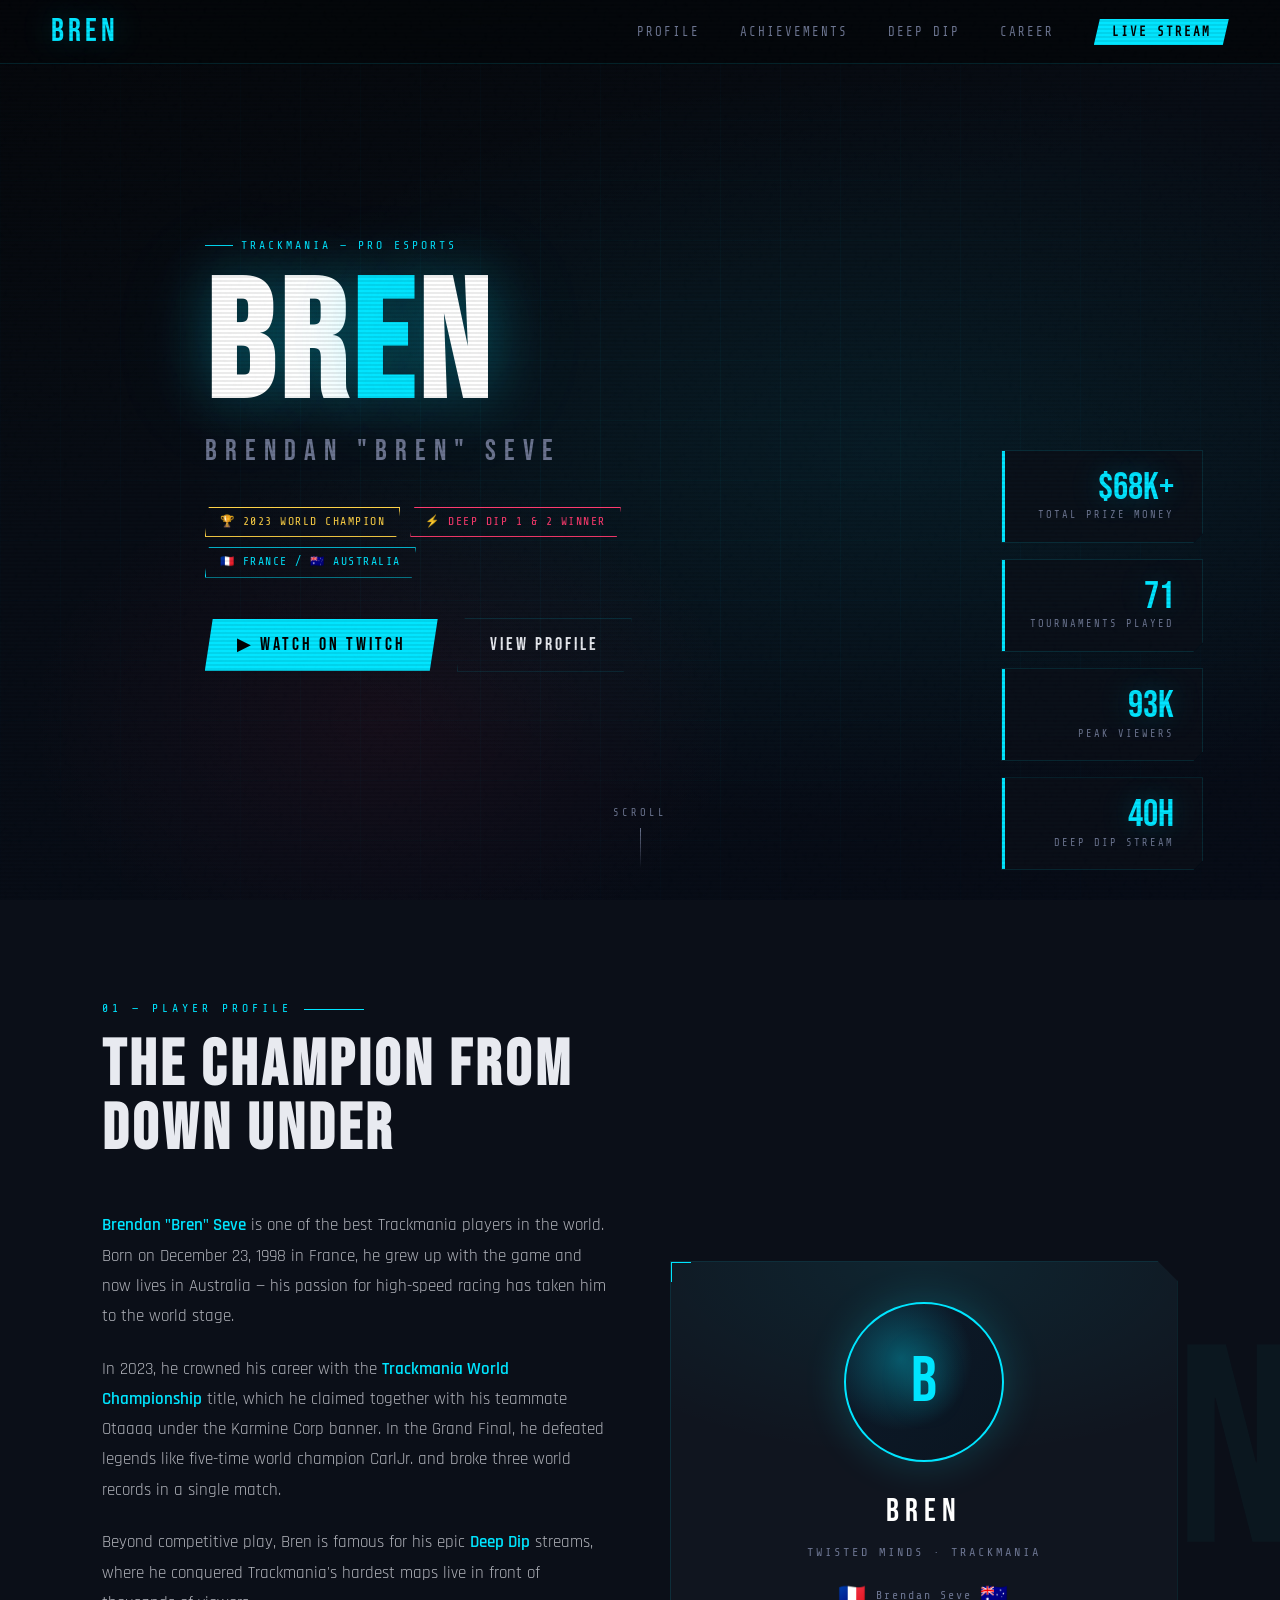
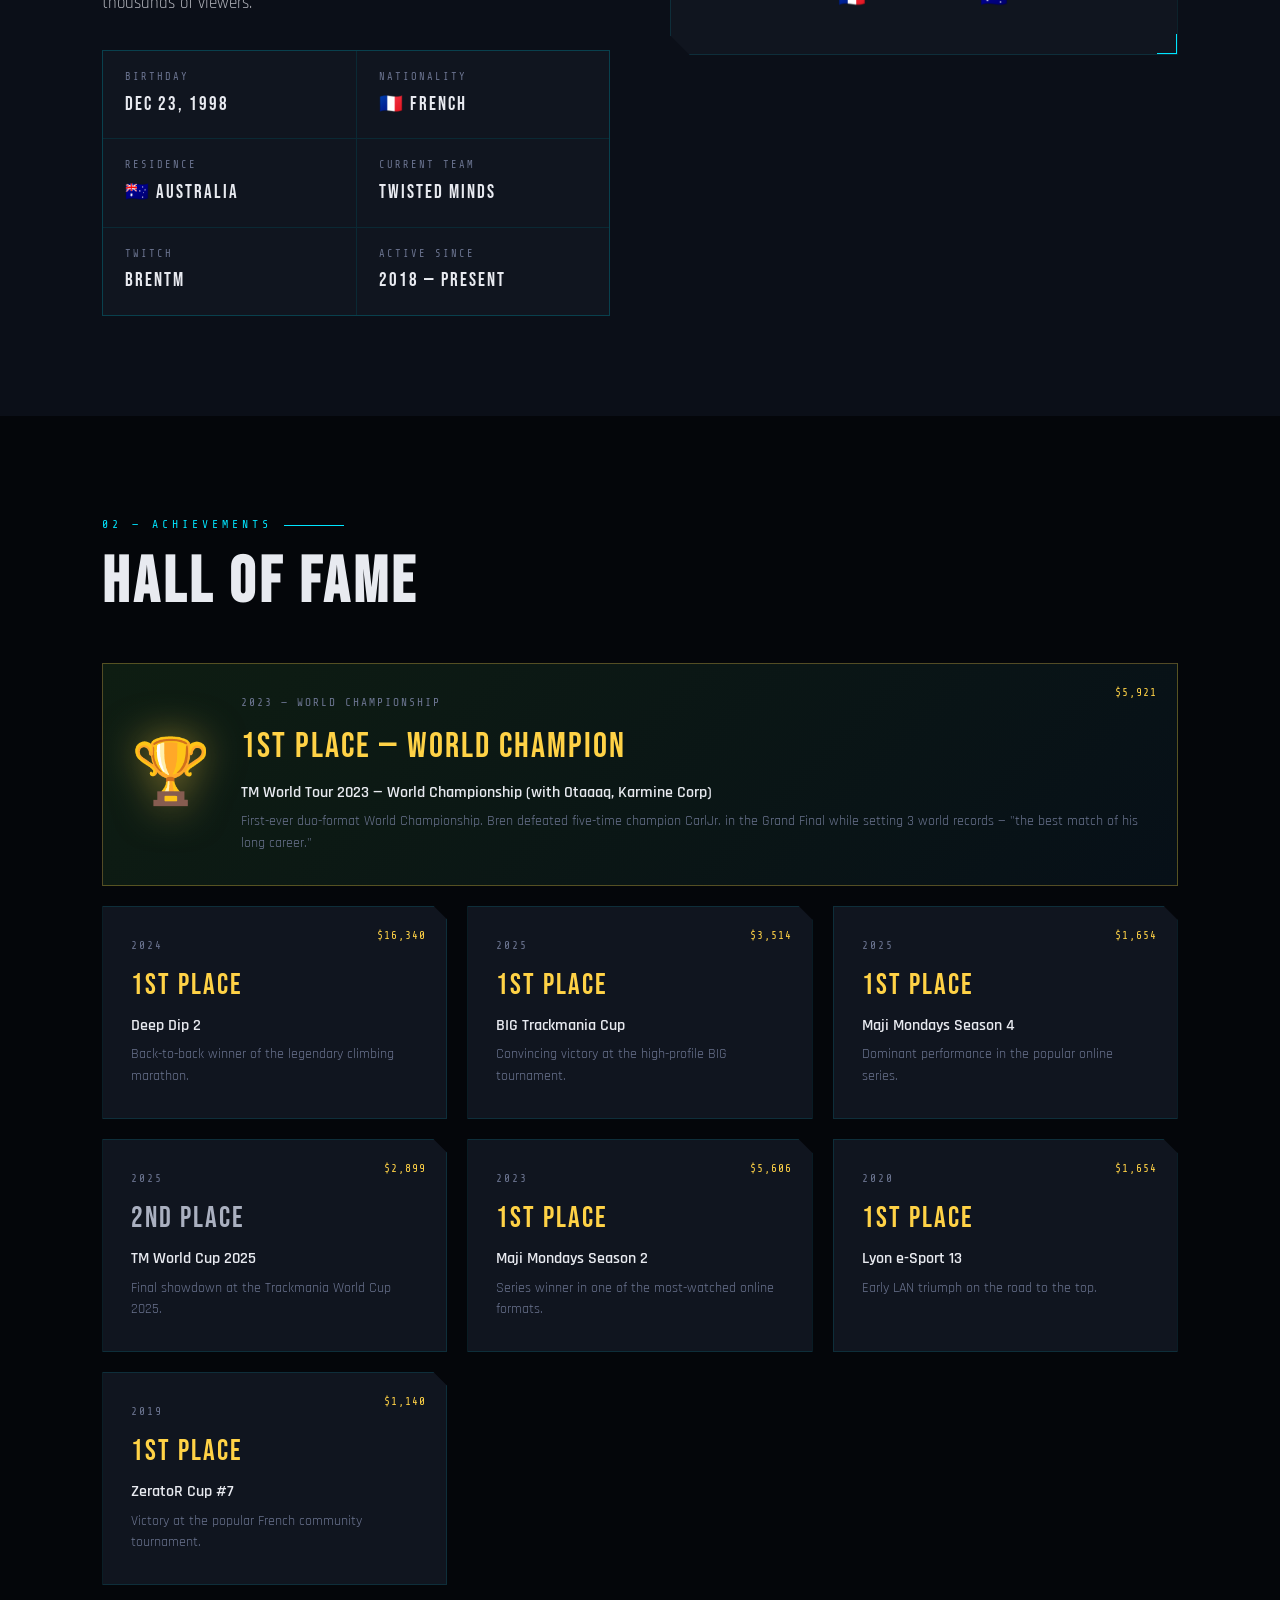
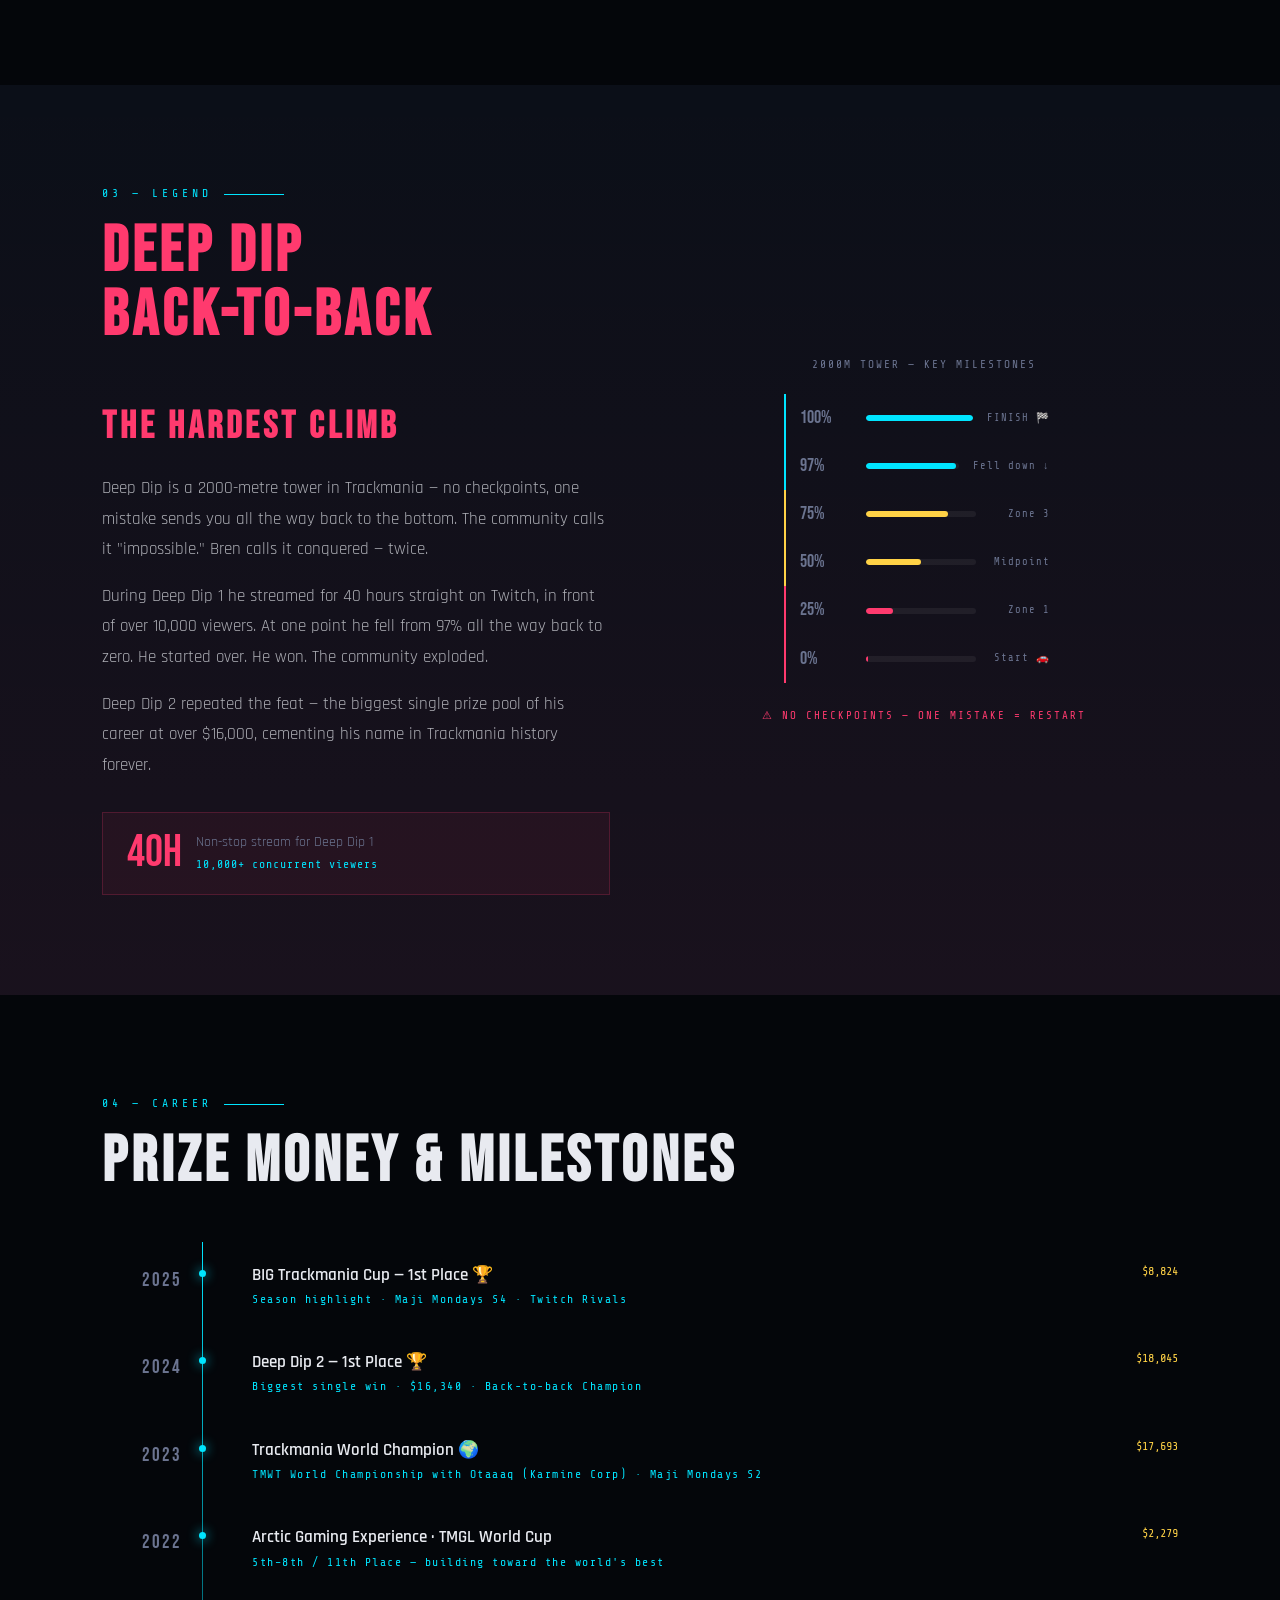
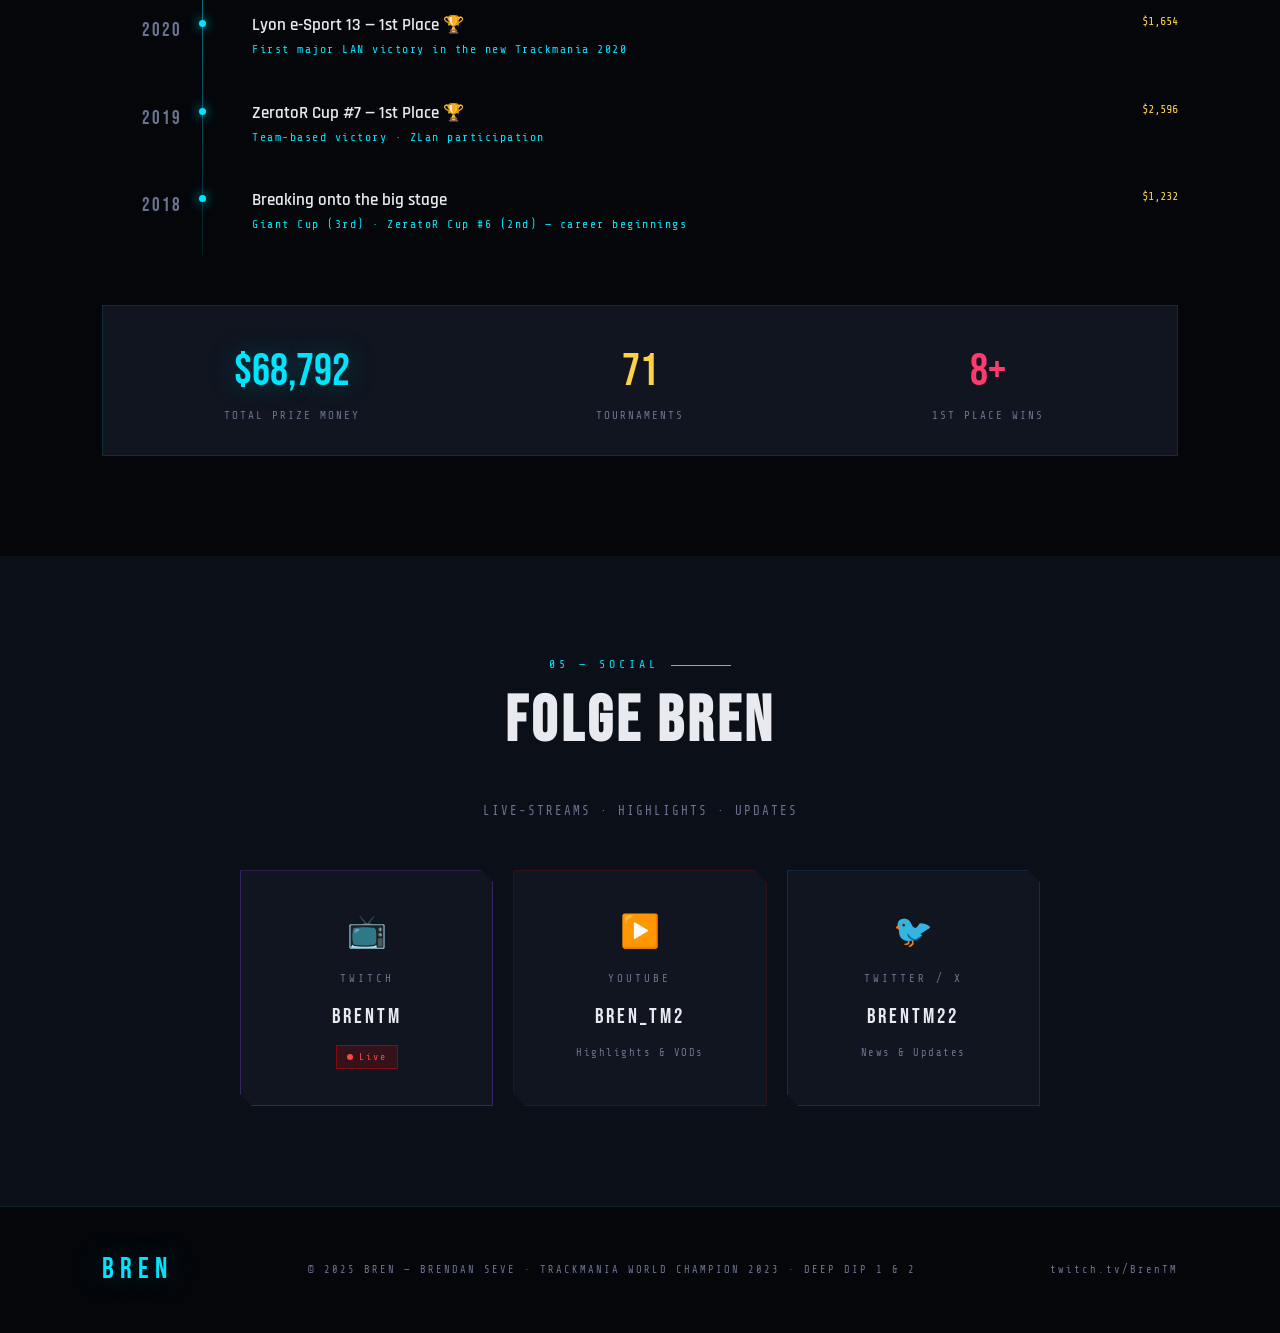
==== commit 7f48b2d2: "Update index.html" ====
--- a/index.html
+++ b/index.html
@@ -1,158 +1,1369 @@
-﻿<!DOCTYPE html>
-<html lang="de">
+<!DOCTYPE html>
+<html lang="en">
 <head>
   <meta charset="UTF-8" />
   <meta name="viewport" content="width=device-width, initial-scale=1.0" />
-
-  <title>Rosenberg. IT ab Werk.</title>
-
-  <link rel="stylesheet" href="style.css" />
+  <title>BREN — Trackmania World Champion</title>
+  <link rel="preconnect" href="https://fonts.googleapis.com">
+  <link href="https://fonts.googleapis.com/css2?family=Bebas+Neue&family=Rajdhani:wght@400;600;700&family=Share+Tech+Mono&display=swap" rel="stylesheet">
+  <style>
+    :root {
+      --bg:        #04060a;
+      --surface:   #0b0f18;
+      --card:      #10151f;
+      --accent:    #00e5ff;
+      --accent2:   #ff3a6e;
+      --gold:      #ffd246;
+      --text:      #e8eaf0;
+      --muted:     #6b7490;
+      --border:    rgba(0,229,255,0.12);
+      --glow:      0 0 30px rgba(0,229,255,0.25);
+    }
+
+    *, *::before, *::after { box-sizing: border-box; margin: 0; padding: 0; }
+
+    html { scroll-behavior: smooth; }
+
+    body {
+      background: var(--bg);
+      color: var(--text);
+      font-family: 'Rajdhani', sans-serif;
+      font-size: 17px;
+      line-height: 1.6;
+      overflow-x: hidden;
+    }
+
+    /* ── SCAN-LINE OVERLAY ── */
+    body::before {
+      content: '';
+      position: fixed;
+      inset: 0;
+      background: repeating-linear-gradient(
+        0deg,
+        transparent,
+        transparent 2px,
+        rgba(0,0,0,0.08) 2px,
+        rgba(0,0,0,0.08) 4px
+      );
+      pointer-events: none;
+      z-index: 9999;
+    }
+
+    /* ── NOISE TEXTURE ── */
+    body::after {
+      content: '';
+      position: fixed;
+      inset: 0;
+      background-image: url("data:image/svg+xml,%3Csvg viewBox='0 0 200 200' xmlns='http://www.w3.org/2000/svg'%3E%3Cfilter id='n'%3E%3CfeTurbulence type='fractalNoise' baseFrequency='0.9' numOctaves='4' stitchTiles='stitch'/%3E%3C/filter%3E%3Crect width='100%25' height='100%25' filter='url(%23n)' opacity='0.03'/%3E%3C/svg%3E");
+      pointer-events: none;
+      opacity: 0.5;
+      z-index: 9998;
+    }
+
+    /* ════════════════════════════════
+       NAV
+    ════════════════════════════════ */
+    nav {
+      position: fixed;
+      top: 0; left: 0; right: 0;
+      z-index: 1000;
+      display: flex;
+      align-items: center;
+      justify-content: space-between;
+      padding: 0 4vw;
+      height: 64px;
+      background: rgba(4,6,10,0.85);
+      backdrop-filter: blur(14px);
+      border-bottom: 1px solid var(--border);
+    }
+
+    .nav-logo {
+      font-family: 'Bebas Neue', sans-serif;
+      font-size: 2rem;
+      letter-spacing: 4px;
+      color: var(--accent);
+      text-shadow: var(--glow);
+      text-decoration: none;
+    }
+
+    .nav-links {
+      display: flex;
+      gap: 2.5rem;
+      list-style: none;
+    }
+
+    .nav-links a {
+      font-family: 'Share Tech Mono', monospace;
+      font-size: 0.78rem;
+      letter-spacing: 2px;
+      text-transform: uppercase;
+      color: var(--muted);
+      text-decoration: none;
+      transition: color 0.2s;
+    }
+    .nav-links a:hover { color: var(--accent); }
+
+    .nav-cta {
+      background: var(--accent);
+      color: #000 !important;
+      padding: 6px 18px;
+      font-weight: 700 !important;
+      clip-path: polygon(6px 0%, 100% 0%, calc(100% - 6px) 100%, 0% 100%);
+    }
+    .nav-cta:hover { background: #fff; color: #000 !important; }
+
+    /* ════════════════════════════════
+       HERO
+    ════════════════════════════════ */
+    #hero {
+      position: relative;
+      min-height: 100vh;
+      display: flex;
+      align-items: center;
+      overflow: hidden;
+    }
+
+    /* Animated speed-lines background */
+    .hero-bg {
+      position: absolute;
+      inset: 0;
+      background:
+        radial-gradient(ellipse 80% 60% at 70% 50%, rgba(0,229,255,0.07) 0%, transparent 70%),
+        radial-gradient(ellipse 40% 40% at 30% 80%, rgba(255,58,110,0.06) 0%, transparent 70%),
+        linear-gradient(160deg, #04060a 0%, #070c14 40%, #060b16 100%);
+    }
+
+    .speedlines {
+      position: absolute;
+      inset: 0;
+      overflow: hidden;
+    }
+    .speedlines span {
+      position: absolute;
+      left: 55%;
+      top: 50%;
+      width: 120vw;
+      height: 1px;
+      background: linear-gradient(90deg, transparent 0%, rgba(0,229,255,0.18) 60%, transparent 100%);
+      transform-origin: 0% 50%;
+      animation: speedline 2.4s linear infinite;
+      opacity: 0;
+    }
+    .speedlines span:nth-child(1)  { transform: rotate(-8deg);  animation-delay: 0s;    animation-duration: 2.2s; }
+    .speedlines span:nth-child(2)  { transform: rotate(-4deg);  animation-delay: 0.3s;  animation-duration: 2.6s; }
+    .speedlines span:nth-child(3)  { transform: rotate(0deg);   animation-delay: 0.6s;  animation-duration: 2.0s; }
+    .speedlines span:nth-child(4)  { transform: rotate(4deg);   animation-delay: 0.9s;  animation-duration: 2.8s; }
+    .speedlines span:nth-child(5)  { transform: rotate(8deg);   animation-delay: 1.2s;  animation-duration: 2.3s; }
+    .speedlines span:nth-child(6)  { transform: rotate(12deg);  animation-delay: 1.5s;  animation-duration: 2.5s; }
+    .speedlines span:nth-child(7)  { transform: rotate(-12deg); animation-delay: 1.8s;  animation-duration: 2.1s; }
+    .speedlines span:nth-child(8)  { transform: rotate(16deg);  animation-delay: 2.1s;  animation-duration: 2.7s; }
+    @keyframes speedline {
+      0%   { opacity: 0; transform: rotate(var(--r)) scaleX(0); }
+      20%  { opacity: 1; }
+      80%  { opacity: 0.5; }
+      100% { opacity: 0; transform: rotate(var(--r)) scaleX(1.4); }
+    }
+
+    /* Grid overlay */
+    .hero-grid {
+      position: absolute;
+      inset: 0;
+      background-image:
+        linear-gradient(rgba(0,229,255,0.04) 1px, transparent 1px),
+        linear-gradient(90deg, rgba(0,229,255,0.04) 1px, transparent 1px);
+      background-size: 60px 60px;
+      mask-image: radial-gradient(ellipse 80% 80% at 50% 50%, black 0%, transparent 100%);
+    }
+
+    .hero-content {
+      position: relative;
+      z-index: 2;
+      padding: 0 8vw;
+      max-width: 700px;
+      animation: fadeUp 1s ease both;
+    }
+
+    @keyframes fadeUp {
+      from { opacity: 0; transform: translateY(30px); }
+      to   { opacity: 1; transform: translateY(0); }
+    }
+
+    .hero-tag {
+      display: inline-flex;
+      align-items: center;
+      gap: 8px;
+      font-family: 'Share Tech Mono', monospace;
+      font-size: 0.72rem;
+      letter-spacing: 3px;
+      color: var(--accent);
+      text-transform: uppercase;
+      margin-bottom: 1.2rem;
+    }
+    .hero-tag::before {
+      content: '';
+      display: block;
+      width: 28px; height: 1px;
+      background: var(--accent);
+    }
+
+    .hero-name {
+      font-family: 'Bebas Neue', sans-serif;
+      font-size: clamp(5rem, 13vw, 11rem);
+      line-height: 0.9;
+      letter-spacing: 6px;
+      color: #fff;
+      text-shadow:
+        0 0 60px rgba(0,229,255,0.3),
+        0 0 120px rgba(0,229,255,0.1);
+    }
+
+    .hero-name .accent-char { color: var(--accent); }
+
+    .hero-subtitle {
+      font-family: 'Bebas Neue', sans-serif;
+      font-size: clamp(1.2rem, 2.5vw, 1.8rem);
+      letter-spacing: 8px;
+      color: var(--muted);
+      margin-top: 0.3rem;
+      margin-bottom: 2rem;
+    }
+
+    .hero-badges {
+      display: flex;
+      flex-wrap: wrap;
+      gap: 10px;
+      margin-bottom: 2.5rem;
+    }
+
+    .badge {
+      display: inline-flex;
+      align-items: center;
+      gap: 6px;
+      padding: 5px 14px;
+      font-family: 'Share Tech Mono', monospace;
+      font-size: 0.72rem;
+      letter-spacing: 1.5px;
+      text-transform: uppercase;
+      border: 1px solid;
+      clip-path: polygon(4px 0%, 100% 0%, calc(100% - 4px) 100%, 0% 100%);
+    }
+    .badge-gold   { border-color: var(--gold);   color: var(--gold);   }
+    .badge-cyan   { border-color: var(--accent);  color: var(--accent); }
+    .badge-red    { border-color: var(--accent2); color: var(--accent2);}
+
+    .hero-cta {
+      display: inline-flex;
+      align-items: center;
+      gap: 10px;
+      background: var(--accent);
+      color: #000;
+      font-family: 'Bebas Neue', sans-serif;
+      font-size: 1.1rem;
+      letter-spacing: 3px;
+      padding: 12px 32px;
+      text-decoration: none;
+      clip-path: polygon(8px 0%, 100% 0%, calc(100% - 8px) 100%, 0% 100%);
+      transition: background 0.2s, transform 0.2s;
+      margin-right: 14px;
+    }
+    .hero-cta:hover { background: #fff; transform: translateX(4px); }
+
+    .hero-cta-ghost {
+      display: inline-flex;
+      align-items: center;
+      gap: 10px;
+      border: 1px solid var(--border);
+      color: var(--text);
+      font-family: 'Bebas Neue', sans-serif;
+      font-size: 1.1rem;
+      letter-spacing: 3px;
+      padding: 12px 32px;
+      text-decoration: none;
+      clip-path: polygon(8px 0%, 100% 0%, calc(100% - 8px) 100%, 0% 100%);
+      transition: border-color 0.2s, color 0.2s;
+    }
+    .hero-cta-ghost:hover { border-color: var(--accent); color: var(--accent); }
+
+    /* Floating stat cards */
+    .hero-stats {
+      position: absolute;
+      right: 6vw;
+      top: 50%;
+      transform: translateY(-50%);
+      display: flex;
+      flex-direction: column;
+      gap: 16px;
+      z-index: 2;
+      animation: fadeUp 1s 0.4s ease both;
+    }
+
+    .stat-card {
+      background: rgba(11,15,24,0.8);
+      border: 1px solid var(--border);
+      padding: 18px 28px;
+      text-align: right;
+      backdrop-filter: blur(10px);
+      clip-path: polygon(0 0, 100% 0, 100% calc(100% - 10px), calc(100% - 10px) 100%, 0 100%);
+      position: relative;
+      overflow: hidden;
+    }
+    .stat-card::before {
+      content: '';
+      position: absolute;
+      top: 0; left: 0;
+      width: 3px; height: 100%;
+      background: var(--accent);
+    }
+    .stat-number {
+      font-family: 'Bebas Neue', sans-serif;
+      font-size: 2.4rem;
+      color: var(--accent);
+      line-height: 1;
+      text-shadow: var(--glow);
+    }
+    .stat-label {
+      font-family: 'Share Tech Mono', monospace;
+      font-size: 0.65rem;
+      letter-spacing: 2px;
+      color: var(--muted);
+      text-transform: uppercase;
+    }
+
+    .scroll-hint {
+      position: absolute;
+      bottom: 2rem;
+      left: 50%;
+      transform: translateX(-50%);
+      display: flex;
+      flex-direction: column;
+      align-items: center;
+      gap: 6px;
+      font-family: 'Share Tech Mono', monospace;
+      font-size: 0.65rem;
+      letter-spacing: 3px;
+      color: var(--muted);
+      text-transform: uppercase;
+      animation: bounce 2s infinite;
+    }
+    @keyframes bounce {
+      0%,100% { transform: translateX(-50%) translateY(0); }
+      50%      { transform: translateX(-50%) translateY(8px); }
+    }
+    .scroll-hint::after {
+      content: '';
+      width: 1px;
+      height: 40px;
+      background: linear-gradient(to bottom, var(--muted), transparent);
+    }
+
+    /* ════════════════════════════════
+       SECTIONS – shared
+    ════════════════════════════════ */
+    section {
+      padding: 100px 8vw;
+    }
+
+    .section-label {
+      font-family: 'Share Tech Mono', monospace;
+      font-size: 0.72rem;
+      letter-spacing: 4px;
+      color: var(--accent);
+      text-transform: uppercase;
+      display: flex;
+      align-items: center;
+      gap: 12px;
+      margin-bottom: 1rem;
+    }
+    .section-label::after {
+      content: '';
+      flex: 1;
+      max-width: 60px;
+      height: 1px;
+      background: var(--accent);
+    }
+
+    .section-title {
+      font-family: 'Bebas Neue', sans-serif;
+      font-size: clamp(2.4rem, 5vw, 4rem);
+      letter-spacing: 4px;
+      line-height: 1;
+      margin-bottom: 3rem;
+    }
+
+    /* ════════════════════════════════
+       ABOUT
+    ════════════════════════════════ */
+    #about {
+      background: var(--surface);
+      position: relative;
+      overflow: hidden;
+    }
+    #about::before {
+      content: 'BREN';
+      position: absolute;
+      right: -2vw;
+      top: 50%;
+      transform: translateY(-50%);
+      font-family: 'Bebas Neue', sans-serif;
+      font-size: 22vw;
+      color: rgba(0,229,255,0.03);
+      pointer-events: none;
+      letter-spacing: 10px;
+      white-space: nowrap;
+    }
+
+    .about-grid {
+      display: grid;
+      grid-template-columns: 1fr 1fr;
+      gap: 60px;
+      align-items: center;
+      position: relative;
+      z-index: 1;
+    }
+
+    .about-text p {
+      color: rgba(232,234,240,0.75);
+      font-size: 1.05rem;
+      line-height: 1.8;
+      margin-bottom: 1.4rem;
+    }
+
+    .about-text p strong {
+      color: var(--accent);
+      font-weight: 600;
+    }
+
+    .info-grid {
+      display: grid;
+      grid-template-columns: 1fr 1fr;
+      gap: 1px;
+      background: var(--border);
+      border: 1px solid var(--border);
+      margin-top: 2rem;
+    }
+
+    .info-item {
+      background: var(--card);
+      padding: 18px 22px;
+    }
+
+    .info-key {
+      font-family: 'Share Tech Mono', monospace;
+      font-size: 0.65rem;
+      letter-spacing: 2px;
+      color: var(--muted);
+      text-transform: uppercase;
+      margin-bottom: 4px;
+    }
+
+    .info-val {
+      font-family: 'Bebas Neue', sans-serif;
+      font-size: 1.2rem;
+      letter-spacing: 2px;
+      color: var(--text);
+    }
+
+    /* Profile image placeholder */
+    .about-visual {
+      position: relative;
+    }
+
+    .player-card {
+      background: var(--card);
+      border: 1px solid var(--border);
+      padding: 40px;
+      text-align: center;
+      clip-path: polygon(0 0, calc(100% - 20px) 0, 100% 20px, 100% 100%, 20px 100%, 0 calc(100% - 20px));
+      position: relative;
+      overflow: hidden;
+    }
+    .player-card::before {
+      content: '';
+      position: absolute;
+      inset: 0;
+      background: radial-gradient(ellipse 80% 50% at 50% 0%, rgba(0,229,255,0.08), transparent);
+    }
+
+    .player-avatar {
+      width: 160px;
+      height: 160px;
+      border-radius: 50%;
+      margin: 0 auto 24px;
+      background:
+        radial-gradient(circle at 35% 35%, rgba(0,229,255,0.3), transparent 50%),
+        linear-gradient(135deg, #0d1a2a 0%, #0a1520 100%);
+      border: 2px solid var(--accent);
+      display: flex;
+      align-items: center;
+      justify-content: center;
+      font-family: 'Bebas Neue', sans-serif;
+      font-size: 4rem;
+      color: var(--accent);
+      text-shadow: var(--glow);
+      box-shadow: 0 0 40px rgba(0,229,255,0.2);
+      position: relative;
+      z-index: 1;
+    }
+
+    .player-handle {
+      font-family: 'Bebas Neue', sans-serif;
+      font-size: 2rem;
+      letter-spacing: 6px;
+      color: #fff;
+      position: relative;
+      z-index: 1;
+    }
+
+    .player-team {
+      font-family: 'Share Tech Mono', monospace;
+      font-size: 0.75rem;
+      letter-spacing: 3px;
+      color: var(--muted);
+      text-transform: uppercase;
+      margin-top: 6px;
+      position: relative;
+      z-index: 1;
+    }
+
+    .player-nationality {
+      display: inline-flex;
+      align-items: center;
+      gap: 8px;
+      margin-top: 16px;
+      font-family: 'Share Tech Mono', monospace;
+      font-size: 0.72rem;
+      letter-spacing: 2px;
+      color: var(--muted);
+      position: relative;
+      z-index: 1;
+    }
+    .flag {
+      font-size: 1.4rem;
+    }
+
+    .corner-decoration {
+      position: absolute;
+      width: 20px; height: 20px;
+    }
+    .corner-decoration.tl { top: 0; left: 0; border-top: 1px solid var(--accent); border-left: 1px solid var(--accent); }
+    .corner-decoration.br { bottom: 0; right: 0; border-bottom: 1px solid var(--accent); border-right: 1px solid var(--accent); }
+
+    /* ════════════════════════════════
+       ACHIEVEMENTS
+    ════════════════════════════════ */
+    #achievements {
+      background: var(--bg);
+    }
+
+    .achievements-grid {
+      display: grid;
+      grid-template-columns: repeat(3, 1fr);
+      gap: 20px;
+    }
+
+    .achievement-card {
+      background: var(--card);
+      border: 1px solid var(--border);
+      padding: 30px 28px;
+      position: relative;
+      overflow: hidden;
+      transition: border-color 0.3s, transform 0.3s;
+      clip-path: polygon(0 0, calc(100% - 14px) 0, 100% 14px, 100% 100%, 0 100%);
+    }
+
+    .achievement-card:hover {
+      border-color: var(--accent);
+      transform: translateY(-4px);
+    }
+
+    .achievement-card::after {
+      content: '';
+      position: absolute;
+      inset: 0;
+      background: linear-gradient(135deg, rgba(0,229,255,0.04) 0%, transparent 60%);
+      opacity: 0;
+      transition: opacity 0.3s;
+    }
+    .achievement-card:hover::after { opacity: 1; }
+
+    .ach-year {
+      font-family: 'Share Tech Mono', monospace;
+      font-size: 0.7rem;
+      letter-spacing: 2px;
+      color: var(--muted);
+      margin-bottom: 8px;
+    }
+
+    .ach-place {
+      font-family: 'Bebas Neue', sans-serif;
+      font-size: 1.8rem;
+      letter-spacing: 2px;
+      margin-bottom: 4px;
+    }
+    .ach-place.gold   { color: var(--gold); }
+    .ach-place.silver { color: #aab0c0; }
+    .ach-place.bronze { color: #cd7f32; }
+
+    .ach-event {
+      font-family: 'Rajdhani', sans-serif;
+      font-size: 1rem;
+      font-weight: 600;
+      color: var(--text);
+      margin-bottom: 6px;
+    }
+
+    .ach-detail {
+      font-size: 0.85rem;
+      color: var(--muted);
+    }
+
+    .ach-prize {
+      position: absolute;
+      top: 20px; right: 20px;
+      font-family: 'Share Tech Mono', monospace;
+      font-size: 0.7rem;
+      color: var(--gold);
+      letter-spacing: 1px;
+    }
+
+    .featured-card {
+      grid-column: span 3;
+      background: linear-gradient(135deg, #0e1d12 0%, #071018 100%);
+      border-color: rgba(255,210,70,0.3);
+      display: grid;
+      grid-template-columns: auto 1fr;
+      gap: 30px;
+      align-items: center;
+      clip-path: none;
+    }
+    .featured-card:hover { border-color: var(--gold); }
+
+    .trophy-icon {
+      font-size: 4rem;
+      filter: drop-shadow(0 0 20px rgba(255,210,70,0.5));
+    }
+
+    /* ════════════════════════════════
+       DEEP DIP SECTION
+    ════════════════════════════════ */
+    #deepdip {
+      background: var(--surface);
+      position: relative;
+      overflow: hidden;
+    }
+
+    .deepdip-bg {
+      position: absolute;
+      inset: 0;
+      background:
+        linear-gradient(180deg, transparent 0%, rgba(255,58,110,0.06) 100%);
+    }
+
+    .deepdip-grid {
+      display: grid;
+      grid-template-columns: 1fr 1fr;
+      gap: 60px;
+      align-items: center;
+      position: relative;
+      z-index: 1;
+    }
+
+    .tower-viz {
+      display: flex;
+      flex-direction: column;
+      align-items: center;
+      gap: 0;
+    }
+
+    .tower-segment {
+      width: 100%;
+      max-width: 280px;
+      display: flex;
+      align-items: center;
+      gap: 14px;
+      padding: 10px 14px;
+      border-left: 2px solid;
+      position: relative;
+    }
+
+    .tower-segment.zone-1 { border-color: var(--accent2); }
+    .tower-segment.zone-2 { border-color: var(--gold); }
+    .tower-segment.zone-3 { border-color: var(--accent); }
+
+    .tower-pct {
+      font-family: 'Bebas Neue', sans-serif;
+      font-size: 1.1rem;
+      min-width: 52px;
+      color: var(--muted);
+    }
+
+    .tower-bar {
+      flex: 1;
+      height: 6px;
+      background: rgba(255,255,255,0.06);
+      border-radius: 3px;
+      overflow: hidden;
+    }
+
+    .tower-fill {
+      height: 100%;
+      border-radius: 3px;
+      animation: fillBar 2s ease both;
+    }
+
+    @keyframes fillBar {
+      from { width: 0; }
+    }
+
+    .tower-label {
+      font-family: 'Share Tech Mono', monospace;
+      font-size: 0.65rem;
+      letter-spacing: 1px;
+      color: var(--muted);
+      min-width: 60px;
+      text-align: right;
+    }
+
+    .deepdip-text h3 {
+      font-family: 'Bebas Neue', sans-serif;
+      font-size: clamp(1.6rem, 3vw, 2.4rem);
+      letter-spacing: 4px;
+      color: var(--accent2);
+      margin-bottom: 1rem;
+    }
+
+    .deepdip-text p {
+      color: rgba(232,234,240,0.72);
+      line-height: 1.8;
+      margin-bottom: 1rem;
+    }
+
+    .deepdip-stat {
+      display: flex;
+      align-items: center;
+      gap: 14px;
+      margin-top: 2rem;
+      padding: 18px 24px;
+      background: rgba(255,58,110,0.06);
+      border: 1px solid rgba(255,58,110,0.2);
+    }
+
+    .deepdip-stat-num {
+      font-family: 'Bebas Neue', sans-serif;
+      font-size: 2.8rem;
+      color: var(--accent2);
+      line-height: 1;
+    }
+
+    .deepdip-stat-txt {
+      font-size: 0.9rem;
+      color: var(--muted);
+      line-height: 1.5;
+    }
+
+    /* ════════════════════════════════
+       EARNINGS TIMELINE
+    ════════════════════════════════ */
+    #earnings {
+      background: var(--bg);
+    }
+
+    .timeline {
+      display: flex;
+      flex-direction: column;
+      gap: 0;
+      position: relative;
+    }
+    .timeline::before {
+      content: '';
+      position: absolute;
+      left: 100px;
+      top: 0; bottom: 0;
+      width: 1px;
+      background: linear-gradient(to bottom, var(--accent), rgba(0,229,255,0.1));
+    }
+
+    .timeline-item {
+      display: grid;
+      grid-template-columns: 100px 1fr;
+      gap: 30px;
+      padding: 20px 0;
+      position: relative;
+    }
+    .timeline-item::before {
+      content: '';
+      position: absolute;
+      left: 97px;
+      top: 28px;
+      width: 7px; height: 7px;
+      border-radius: 50%;
+      background: var(--accent);
+      box-shadow: 0 0 12px var(--accent);
+    }
+
+    .timeline-year {
+      font-family: 'Bebas Neue', sans-serif;
+      font-size: 1.2rem;
+      letter-spacing: 2px;
+      color: var(--muted);
+      text-align: right;
+      padding-right: 20px;
+      padding-top: 4px;
+    }
+
+    .timeline-content {
+      padding-left: 20px;
+    }
+
+    .timeline-event {
+      font-weight: 600;
+      color: var(--text);
+      margin-bottom: 2px;
+    }
+
+    .timeline-result {
+      font-family: 'Share Tech Mono', monospace;
+      font-size: 0.72rem;
+      letter-spacing: 1.5px;
+      color: var(--accent);
+    }
+
+    .timeline-prize {
+      float: right;
+      font-family: 'Share Tech Mono', monospace;
+      font-size: 0.75rem;
+      color: var(--gold);
+    }
+
+    /* ════════════════════════════════
+       STREAMS / SOCIAL
+    ════════════════════════════════ */
+    #social {
+      background: var(--surface);
+      text-align: center;
+    }
+
+    .social-grid {
+      display: grid;
+      grid-template-columns: repeat(3, 1fr);
+      gap: 20px;
+      max-width: 800px;
+      margin: 0 auto;
+    }
+
+    .social-card {
+      background: var(--card);
+      border: 1px solid var(--border);
+      padding: 36px 20px;
+      text-decoration: none;
+      display: flex;
+      flex-direction: column;
+      align-items: center;
+      gap: 12px;
+      clip-path: polygon(0 0, calc(100% - 12px) 0, 100% 12px, 100% 100%, 12px 100%, 0 calc(100% - 12px));
+      transition: border-color 0.3s, transform 0.3s;
+    }
+    .social-card:hover { transform: translateY(-6px); }
+
+    .social-card.twitch { border-color: rgba(145,70,255,0.3); }
+    .social-card.twitch:hover { border-color: #9146ff; }
+
+    .social-card.youtube { border-color: rgba(255,0,0,0.2); }
+    .social-card.youtube:hover { border-color: #ff0000; }
+
+    .social-card.twitter { border-color: rgba(29,161,242,0.2); }
+    .social-card.twitter:hover { border-color: #1da1f2; }
+
+    .social-icon {
+      font-size: 2rem;
+    }
+
+    .social-platform {
+      font-family: 'Share Tech Mono', monospace;
+      font-size: 0.68rem;
+      letter-spacing: 3px;
+      color: var(--muted);
+      text-transform: uppercase;
+    }
+
+    .social-handle {
+      font-family: 'Bebas Neue', sans-serif;
+      font-size: 1.3rem;
+      letter-spacing: 3px;
+      color: var(--text);
+    }
+
+    .live-badge {
+      display: inline-flex;
+      align-items: center;
+      gap: 6px;
+      background: rgba(255,0,0,0.15);
+      border: 1px solid rgba(255,0,0,0.4);
+      padding: 3px 10px;
+      font-family: 'Share Tech Mono', monospace;
+      font-size: 0.62rem;
+      letter-spacing: 2px;
+      color: #ff4444;
+    }
+    .live-dot {
+      width: 6px; height: 6px;
+      border-radius: 50%;
+      background: #ff4444;
+      animation: pulse 1s infinite;
+    }
+    @keyframes pulse {
+      0%,100% { opacity: 1; }
+      50%      { opacity: 0.3; }
+    }
+
+    /* ════════════════════════════════
+       FOOTER
+    ════════════════════════════════ */
+    footer {
+      background: var(--bg);
+      border-top: 1px solid var(--border);
+      padding: 40px 8vw;
+      display: flex;
+      align-items: center;
+      justify-content: space-between;
+    }
+
+    .footer-logo {
+      font-family: 'Bebas Neue', sans-serif;
+      font-size: 1.8rem;
+      letter-spacing: 6px;
+      color: var(--accent);
+      text-shadow: var(--glow);
+    }
+
+    .footer-copy {
+      font-family: 'Share Tech Mono', monospace;
+      font-size: 0.65rem;
+      letter-spacing: 2px;
+      color: var(--muted);
+      text-transform: uppercase;
+    }
+
+    /* ════════════════════════════════
+       RESPONSIVE
+    ════════════════════════════════ */
+    @media (max-width: 900px) {
+      .hero-stats { display: none; }
+      .about-grid, .deepdip-grid { grid-template-columns: 1fr; }
+      .achievements-grid { grid-template-columns: 1fr 1fr; }
+      .featured-card { grid-column: span 2; }
+      .social-grid { grid-template-columns: 1fr; max-width: 300px; }
+    }
+    @media (max-width: 600px) {
+      .achievements-grid { grid-template-columns: 1fr; }
+      .featured-card { grid-column: span 1; }
+      .nav-links { display: none; }
+      footer { flex-direction: column; gap: 12px; text-align: center; }
+      .timeline::before { left: 60px; }
+      .timeline-item { grid-template-columns: 60px 1fr; }
+      .timeline-item::before { left: 57px; }
+    }
+  </style>
 </head>
-
 <body>
 
-  <!-- SeitenrÃ¤nder -->
-  <div class="sidebar left"></div>
-  <div class="sidebar right"></div>
-
-  <!-- Glow -->
-  <div class="white-point"></div>
-
-  <!-- Navigation trigger -->
-  <button class="nav-toggle" aria-expanded="false" aria-controls="radial-nav" aria-label="Open navigation">☰</button>
-
-  <nav id="radial-nav" class="radial-nav" aria-hidden="true" aria-label="Navigation drawer">
-    <div class="disk" role="menu" aria-label="Navigation disk">
-      <div class="disk-hole" aria-hidden="true"></div>
-      <div class="disk-separators">
-        <span class="separator" style="--i:0"></span>
-        <span class="separator" style="--i:1"></span>
-        <span class="separator" style="--i:2"></span>
-        <span class="separator" style="--i:3"></span>
-        <span class="separator" style="--i:4"></span>
-        <span class="separator" style="--i:5"></span>
-        <span class="separator" style="--i:6"></span>
-        <span class="separator" style="--i:7"></span>
-      </div>
-    </div>
-  </nav>
-
-  <!-- Hauptlayout -->
-  <main class="main-wrapper">
-
-    <section class="content">
-
-      <div class="image-wrapper">
-
-        <!-- Bild -->
-        <img
-          src="rbw.png"
-          alt="Rosenberg Logo"
-          class="logo"
-        />
-
-        <!-- Text -->
-        <h1 class="center-text">
-
-          <span style="--i:0">R</span>
-          <span style="--i:1">o</span>
-          <span style="--i:2">s</span>
-          <span style="--i:3">e</span>
-          <span style="--i:4">n</span>
-          <span style="--i:5">b</span>
-          <span style="--i:6">e</span>
-          <span style="--i:7">r</span>
-          <span style="--i:8">g</span>
-          <span style="--i:9">.</span>
-
-          <span style="--i:10">&nbsp;&nbsp;</span>
-
-          <span style="--i:11">I</span>
-          <span style="--i:12">T</span>
-
-          <span style="--i:13">&nbsp;</span>
-
-          <span style="--i:14">a</span>
-          <span style="--i:15">b</span>
-
-          <span style="--i:16">&nbsp;</span>
-
-          <span style="--i:17">W</span>
-          <span style="--i:18">e</span>
-          <span style="--i:19">r</span>
-          <span style="--i:20">k</span>
-          <span style="--i:21">.</span>
-
-        </h1>
-
-      </div>
-
-    </section>
-
-  </main>
-
-  <script>
-  // Navigation open/close and auto-hide after 10 seconds of inactivity.
-  (function(){
-    const toggle = document.querySelector('.nav-toggle');
-    const nav = document.getElementById('radial-nav');
-    const segments = Array.from(nav.querySelectorAll('.radial-item'));
-    let hideTimer = null;
-    const HIDE_DELAY = 10000;
-
-    function openNav(){
-      nav.classList.add('open');
-      toggle.setAttribute('aria-expanded','true');
-      nav.setAttribute('aria-hidden','false');
-      resetTimer();
-    }
-
-    function closeNav(){
-      nav.classList.remove('open');
-      toggle.setAttribute('aria-expanded','false');
-      nav.setAttribute('aria-hidden','true');
-      clearTimeout(hideTimer);
-      hideTimer = null;
-    }
-
-    function resetTimer(){
-      if(hideTimer) clearTimeout(hideTimer);
-      hideTimer = setTimeout(closeNav, HIDE_DELAY);
-    }
-
-    toggle.addEventListener('click', (event) => {
-      event.stopPropagation();
-      nav.classList.contains('open') ? closeNav() : openNav();
-    });
-
-    segments.forEach((segment) => {
-      segment.addEventListener('click', (event) => {
-        event.stopPropagation();
-        segments.forEach((btn) => btn.classList.remove('active'));
-        segment.classList.add('active');
-        resetTimer();
-      });
-    });
-
-    ['mousemove','touchstart','keydown'].forEach((eventName) => {
-      document.addEventListener(eventName, () => {
-        if (nav.classList.contains('open')) resetTimer();
-      }, { passive: true });
-    });
-
-    document.addEventListener('click', (event) => {
-      if (!nav.contains(event.target) && event.target !== toggle) {
-        closeNav();
-      }
-    });
-
-    document.addEventListener('keydown', (event) => {
-      if (event.key === 'Escape') {
-        closeNav();
-      }
-    });
-  })();
-  </script>
+<!-- ═══ NAV ═══ -->
+<nav>
+  <a class="nav-logo" href="#">BREN</a>
+  <ul class="nav-links">
+    <li><a href="#about">Profile</a></li>
+    <li><a href="#achievements">Achievements</a></li>
+    <li><a href="#deepdip">Deep Dip</a></li>
+    <li><a href="#earnings">Career</a></li>
+    <li><a href="#social" class="nav-cta">Live Stream</a></li>
+  </ul>
+</nav>
+
+<!-- ═══ HERO ═══ -->
+<section id="hero">
+  <div class="hero-bg"></div>
+  <div class="hero-grid"></div>
+  <div class="speedlines">
+    <span></span><span></span><span></span><span></span>
+    <span></span><span></span><span></span><span></span>
+  </div>
+
+  <div class="hero-content">
+    <div class="hero-tag">Trackmania — Pro Esports</div>
+    <h1 class="hero-name">BR<span class="accent-char">E</span>N</h1>
+    <div class="hero-subtitle">Brendan &quot;Bren&quot; Seve</div>
+
+    <div class="hero-badges">
+      <span class="badge badge-gold">🏆 2023 World Champion</span>
+      <span class="badge badge-red">⚡ Deep Dip 1 &amp; 2 Winner</span>
+      <span class="badge badge-cyan">🇫🇷 France / 🇦🇺 Australia</span>
+    </div>
+
+    <a href="https://www.twitch.tv/BrenTM" target="_blank" class="hero-cta">▶ Watch on Twitch</a>
+    <a href="#about" class="hero-cta-ghost">View Profile</a>
+  </div>
+
+  <div class="hero-stats">
+    <div class="stat-card">
+      <div class="stat-number">$68K+</div>
+      <div class="stat-label">Total Prize Money</div>
+    </div>
+    <div class="stat-card">
+      <div class="stat-number">71</div>
+      <div class="stat-label">Tournaments Played</div>
+    </div>
+    <div class="stat-card">
+      <div class="stat-number">93K</div>
+      <div class="stat-label">Peak Viewers</div>
+    </div>
+    <div class="stat-card">
+      <div class="stat-number">40H</div>
+      <div class="stat-label">Deep Dip Stream</div>
+    </div>
+  </div>
+
+  <div class="scroll-hint">Scroll</div>
+</section>
+
+<!-- ═══ ABOUT ═══ -->
+<section id="about">
+  <div class="about-grid">
+    <div class="about-text">
+      <div class="section-label">01 — Player Profile</div>
+      <h2 class="section-title">The Champion from Down Under</h2>
+
+      <p>
+        <strong>Brendan "Bren" Seve</strong> is one of the best Trackmania players in the world. Born on December 23, 1998 in France, he grew up with the game and now lives in Australia — his passion for high-speed racing has taken him to the world stage.
+      </p>
+      <p>
+        In 2023, he crowned his career with the <strong>Trackmania World Championship</strong> title, which he claimed together with his teammate Otaaaq under the Karmine Corp banner. In the Grand Final, he defeated legends like five-time world champion CarlJr. and broke three world records in a single match.
+      </p>
+      <p>
+        Beyond competitive play, Bren is famous for his epic <strong>Deep Dip</strong> streams, where he conquered Trackmania's hardest maps live in front of thousands of viewers.
+      </p>
+
+      <div class="info-grid">
+        <div class="info-item">
+          <div class="info-key">Birthday</div>
+          <div class="info-val">Dec 23, 1998</div>
+        </div>
+        <div class="info-item">
+          <div class="info-key">Nationality</div>
+          <div class="info-val">🇫🇷 French</div>
+        </div>
+        <div class="info-item">
+          <div class="info-key">Residence</div>
+          <div class="info-val">🇦🇺 Australia</div>
+        </div>
+        <div class="info-item">
+          <div class="info-key">Current Team</div>
+          <div class="info-val">Twisted Minds</div>
+        </div>
+        <div class="info-item">
+          <div class="info-key">Twitch</div>
+          <div class="info-val">BrenTM</div>
+        </div>
+        <div class="info-item">
+          <div class="info-key">Active Since</div>
+          <div class="info-val">2018 — present</div>
+        </div>
+      </div>
+    </div>
+
+    <div class="about-visual">
+      <div class="player-card">
+        <div class="corner-decoration tl"></div>
+        <div class="corner-decoration br"></div>
+        <div class="player-avatar">B</div>
+        <div class="player-handle">BREN</div>
+        <div class="player-team">Twisted Minds · Trackmania</div>
+        <div class="player-nationality">
+          <span class="flag">🇫🇷</span>
+          <span>Brendan Seve</span>
+          <span class="flag">🇦🇺</span>
+        </div>
+      </div>
+    </div>
+  </div>
+</section>
+
+<!-- ═══ ACHIEVEMENTS ═══ -->
+<section id="achievements">
+  <div class="section-label">02 — Achievements</div>
+  <h2 class="section-title">Hall of Fame</h2>
+
+  <div class="achievements-grid">
+
+    <!-- Featured -->
+    <div class="achievement-card featured-card">
+      <div class="trophy-icon">🏆</div>
+      <div>
+        <div class="ach-year">2023 — WORLD CHAMPIONSHIP</div>
+        <div class="ach-place gold" style="font-size:2.2rem;">1st Place — World Champion</div>
+        <div class="ach-event">TM World Tour 2023 — World Championship (with Otaaaq, Karmine Corp)</div>
+        <div class="ach-detail">First-ever duo-format World Championship. Bren defeated five-time champion CarlJr. in the Grand Final while setting 3 world records — "the best match of his long career."</div>
+      </div>
+      <div class="ach-prize">$5,921</div>
+    </div>
+
+    <div class="achievement-card">
+      <div class="ach-year">2024</div>
+      <div class="ach-place gold">1st Place</div>
+      <div class="ach-event">Deep Dip 2</div>
+      <div class="ach-detail">Back-to-back winner of the legendary climbing marathon.</div>
+      <div class="ach-prize">$16,340</div>
+    </div>
+
+    <div class="achievement-card">
+      <div class="ach-year">2025</div>
+      <div class="ach-place gold">1st Place</div>
+      <div class="ach-event">BIG Trackmania Cup</div>
+      <div class="ach-detail">Convincing victory at the high-profile BIG tournament.</div>
+      <div class="ach-prize">$3,514</div>
+    </div>
+
+    <div class="achievement-card">
+      <div class="ach-year">2025</div>
+      <div class="ach-place gold">1st Place</div>
+      <div class="ach-event">Maji Mondays Season 4</div>
+      <div class="ach-detail">Dominant performance in the popular online series.</div>
+      <div class="ach-prize">$1,654</div>
+    </div>
+
+    <div class="achievement-card">
+      <div class="ach-year">2025</div>
+      <div class="ach-place silver">2nd Place</div>
+      <div class="ach-event">TM World Cup 2025</div>
+      <div class="ach-detail">Final showdown at the Trackmania World Cup 2025.</div>
+      <div class="ach-prize">$2,899</div>
+    </div>
+
+    <div class="achievement-card">
+      <div class="ach-year">2023</div>
+      <div class="ach-place gold">1st Place</div>
+      <div class="ach-event">Maji Mondays Season 2</div>
+      <div class="ach-detail">Series winner in one of the most-watched online formats.</div>
+      <div class="ach-prize">$5,606</div>
+    </div>
+
+    <div class="achievement-card">
+      <div class="ach-year">2020</div>
+      <div class="ach-place gold">1st Place</div>
+      <div class="ach-event">Lyon e-Sport 13</div>
+      <div class="ach-detail">Early LAN triumph on the road to the top.</div>
+      <div class="ach-prize">$1,654</div>
+    </div>
+
+    <div class="achievement-card">
+      <div class="ach-year">2019</div>
+      <div class="ach-place gold">1st Place</div>
+      <div class="ach-event">ZeratoR Cup #7</div>
+      <div class="ach-detail">Victory at the popular French community tournament.</div>
+      <div class="ach-prize">$1,140</div>
+    </div>
+
+  </div>
+</section>
+
+<!-- ═══ DEEP DIP ═══ -->
+<section id="deepdip">
+  <div class="deepdip-bg"></div>
+
+  <div class="deepdip-grid">
+    <div class="deepdip-text">
+      <div class="section-label">03 — Legend</div>
+      <h2 class="section-title" style="color: var(--accent2);">Deep Dip<br>Back-to-back</h2>
+
+      <h3>The Hardest Climb</h3>
+      <p>
+        Deep Dip is a 2000-metre tower in Trackmania — no checkpoints, one mistake sends you all the way back to the bottom. The community calls it "impossible." Bren calls it conquered — twice.
+      </p>
+      <p>
+        During Deep Dip 1 he streamed for 40 hours straight on Twitch, in front of over 10,000 viewers. At one point he fell from 97% all the way back to zero. He started over. He won. The community exploded.
+      </p>
+      <p>
+        Deep Dip 2 repeated the feat — the biggest single prize pool of his career at over $16,000, cementing his name in Trackmania history forever.
+      </p>
+
+      <div class="deepdip-stat">
+        <div class="deepdip-stat-num">40H</div>
+        <div class="deepdip-stat-txt">
+          Non-stop stream for Deep Dip 1<br>
+          <span style="color: var(--accent); font-family: 'Share Tech Mono', monospace; font-size: 0.72rem; letter-spacing: 1px;">10,000+ concurrent viewers</span>
+        </div>
+      </div>
+    </div>
+
+    <div class="tower-viz">
+      <div style="font-family:'Share Tech Mono',monospace;font-size:0.7rem;letter-spacing:2px;color:var(--muted);margin-bottom:20px;text-transform:uppercase;">2000M Tower — Key Milestones</div>
+
+      <div class="tower-segment zone-3" style="--r:0deg;">
+        <div class="tower-pct">100%</div>
+        <div class="tower-bar"><div class="tower-fill" style="width:100%;background:var(--accent);"></div></div>
+        <div class="tower-label">FINISH 🏁</div>
+      </div>
+      <div class="tower-segment zone-3">
+        <div class="tower-pct">97%</div>
+        <div class="tower-bar"><div class="tower-fill" style="width:97%;background:var(--accent);"></div></div>
+        <div class="tower-label">Fell down ↓</div>
+      </div>
+      <div class="tower-segment zone-2">
+        <div class="tower-pct">75%</div>
+        <div class="tower-bar"><div class="tower-fill" style="width:75%;background:var(--gold);"></div></div>
+        <div class="tower-label">Zone 3</div>
+      </div>
+      <div class="tower-segment zone-2">
+        <div class="tower-pct">50%</div>
+        <div class="tower-bar"><div class="tower-fill" style="width:50%;background:var(--gold);"></div></div>
+        <div class="tower-label">Midpoint</div>
+      </div>
+      <div class="tower-segment zone-1">
+        <div class="tower-pct">25%</div>
+        <div class="tower-bar"><div class="tower-fill" style="width:25%;background:var(--accent2);"></div></div>
+        <div class="tower-label">Zone 1</div>
+      </div>
+      <div class="tower-segment zone-1">
+        <div class="tower-pct">0%</div>
+        <div class="tower-bar"><div class="tower-fill" style="width:2%;background:var(--accent2);"></div></div>
+        <div class="tower-label">Start 🚗</div>
+      </div>
+
+      <div style="margin-top:24px;font-family:'Share Tech Mono',monospace;font-size:0.68rem;color:var(--accent2);letter-spacing:2px;text-align:center;">⚠ NO CHECKPOINTS — ONE MISTAKE = RESTART</div>
+    </div>
+  </div>
+</section>
+
+<!-- ═══ EARNINGS / TIMELINE ═══ -->
+<section id="earnings">
+  <div class="section-label">04 — Career</div>
+  <h2 class="section-title">Prize Money &amp; Milestones</h2>
+
+  <div class="timeline">
+
+    <div class="timeline-item">
+      <div class="timeline-year">2025</div>
+      <div class="timeline-content">
+        <div class="timeline-prize">$8,824</div>
+        <div class="timeline-event">BIG Trackmania Cup — 1st Place 🏆</div>
+        <div class="timeline-result">Season highlight · Maji Mondays S4 · Twitch Rivals</div>
+      </div>
+    </div>
+
+    <div class="timeline-item">
+      <div class="timeline-year">2024</div>
+      <div class="timeline-content">
+        <div class="timeline-prize">$18,045</div>
+        <div class="timeline-event">Deep Dip 2 — 1st Place 🏆</div>
+        <div class="timeline-result">Biggest single win · $16,340 · Back-to-back Champion</div>
+      </div>
+    </div>
+
+    <div class="timeline-item">
+      <div class="timeline-year">2023</div>
+      <div class="timeline-content">
+        <div class="timeline-prize">$17,693</div>
+        <div class="timeline-event">Trackmania World Champion 🌍</div>
+        <div class="timeline-result">TMWT World Championship with Otaaaq (Karmine Corp) · Maji Mondays S2</div>
+      </div>
+    </div>
+
+    <div class="timeline-item">
+      <div class="timeline-year">2022</div>
+      <div class="timeline-content">
+        <div class="timeline-prize">$2,279</div>
+        <div class="timeline-event">Arctic Gaming Experience · TMGL World Cup</div>
+        <div class="timeline-result">5th–8th / 11th Place — building toward the world's best</div>
+      </div>
+    </div>
+
+    <div class="timeline-item">
+      <div class="timeline-year">2020</div>
+      <div class="timeline-content">
+        <div class="timeline-prize">$1,654</div>
+        <div class="timeline-event">Lyon e-Sport 13 — 1st Place 🏆</div>
+        <div class="timeline-result">First major LAN victory in the new Trackmania 2020</div>
+      </div>
+    </div>
+
+    <div class="timeline-item">
+      <div class="timeline-year">2019</div>
+      <div class="timeline-content">
+        <div class="timeline-prize">$2,596</div>
+        <div class="timeline-event">ZeratoR Cup #7 — 1st Place 🏆</div>
+        <div class="timeline-result">Team-based victory · ZLan participation</div>
+      </div>
+    </div>
+
+    <div class="timeline-item">
+      <div class="timeline-year">2018</div>
+      <div class="timeline-content">
+        <div class="timeline-prize">$1,232</div>
+        <div class="timeline-event">Breaking onto the big stage</div>
+        <div class="timeline-result">Giant Cup (3rd) · ZeratoR Cup #6 (2nd) — career beginnings</div>
+      </div>
+    </div>
+
+  </div>
+
+  <!-- Total bar -->
+  <div style="margin-top:50px;padding:30px;background:var(--card);border:1px solid var(--border);display:grid;grid-template-columns:1fr 1fr 1fr;gap:30px;text-align:center;">
+    <div>
+      <div style="font-family:'Bebas Neue',sans-serif;font-size:2.8rem;color:var(--accent);text-shadow:var(--glow);">$68,792</div>
+      <div style="font-family:'Share Tech Mono',monospace;font-size:0.68rem;letter-spacing:2px;color:var(--muted);text-transform:uppercase;">Total Prize Money</div>
+    </div>
+    <div>
+      <div style="font-family:'Bebas Neue',sans-serif;font-size:2.8rem;color:var(--gold);">71</div>
+      <div style="font-family:'Share Tech Mono',monospace;font-size:0.68rem;letter-spacing:2px;color:var(--muted);text-transform:uppercase;">Tournaments</div>
+    </div>
+    <div>
+      <div style="font-family:'Bebas Neue',sans-serif;font-size:2.8rem;color:var(--accent2);">8+</div>
+      <div style="font-family:'Share Tech Mono',monospace;font-size:0.68rem;letter-spacing:2px;color:var(--muted);text-transform:uppercase;">1st Place Wins</div>
+    </div>
+  </div>
+</section>
+
+<!-- ═══ SOCIAL ═══ -->
+<section id="social">
+  <div class="section-label" style="justify-content:center;">05 — Social</div>
+  <h2 class="section-title" style="text-align:center;">Folge Bren</h2>
+  <p style="text-align:center;color:var(--muted);margin-bottom:3rem;font-family:'Share Tech Mono',monospace;font-size:0.78rem;letter-spacing:2px;text-transform:uppercase;">Live-Streams · Highlights · Updates</p>
+
+  <div class="social-grid">
+
+    <a href="https://www.twitch.tv/BrenTM" target="_blank" class="social-card twitch">
+      <div class="social-icon">📺</div>
+      <div class="social-platform">Twitch</div>
+      <div class="social-handle">BrenTM</div>
+      <div class="live-badge"><span class="live-dot"></span>Live</div>
+    </a>
+
+    <a href="https://www.youtube.com/@Bren_TM2" target="_blank" class="social-card youtube">
+      <div class="social-icon">▶️</div>
+      <div class="social-platform">YouTube</div>
+      <div class="social-handle">Bren_TM2</div>
+      <div style="font-family:'Share Tech Mono',monospace;font-size:0.65rem;color:var(--muted);letter-spacing:1.5px;">Highlights &amp; VODs</div>
+    </a>
+
+    <a href="https://twitter.com/BrenTM22" target="_blank" class="social-card twitter">
+      <div class="social-icon">🐦</div>
+      <div class="social-platform">Twitter / X</div>
+      <div class="social-handle">BrenTM22</div>
+      <div style="font-family:'Share Tech Mono',monospace;font-size:0.65rem;color:var(--muted);letter-spacing:1.5px;">News &amp; Updates</div>
+    </a>
+
+  </div>
+</section>
+
+<!-- ═══ FOOTER ═══ -->
+<footer>
+  <div class="footer-logo">BREN</div>
+  <div class="footer-copy">
+    © 2025 Bren — Brendan Seve · Trackmania World Champion 2023 · Deep Dip 1 &amp; 2
+  </div>
+  <div style="font-family:'Share Tech Mono',monospace;font-size:0.65rem;color:var(--muted);letter-spacing:2px;">
+    twitch.tv/BrenTM
+  </div>
+</footer>
+
 </body>
 </html>
-
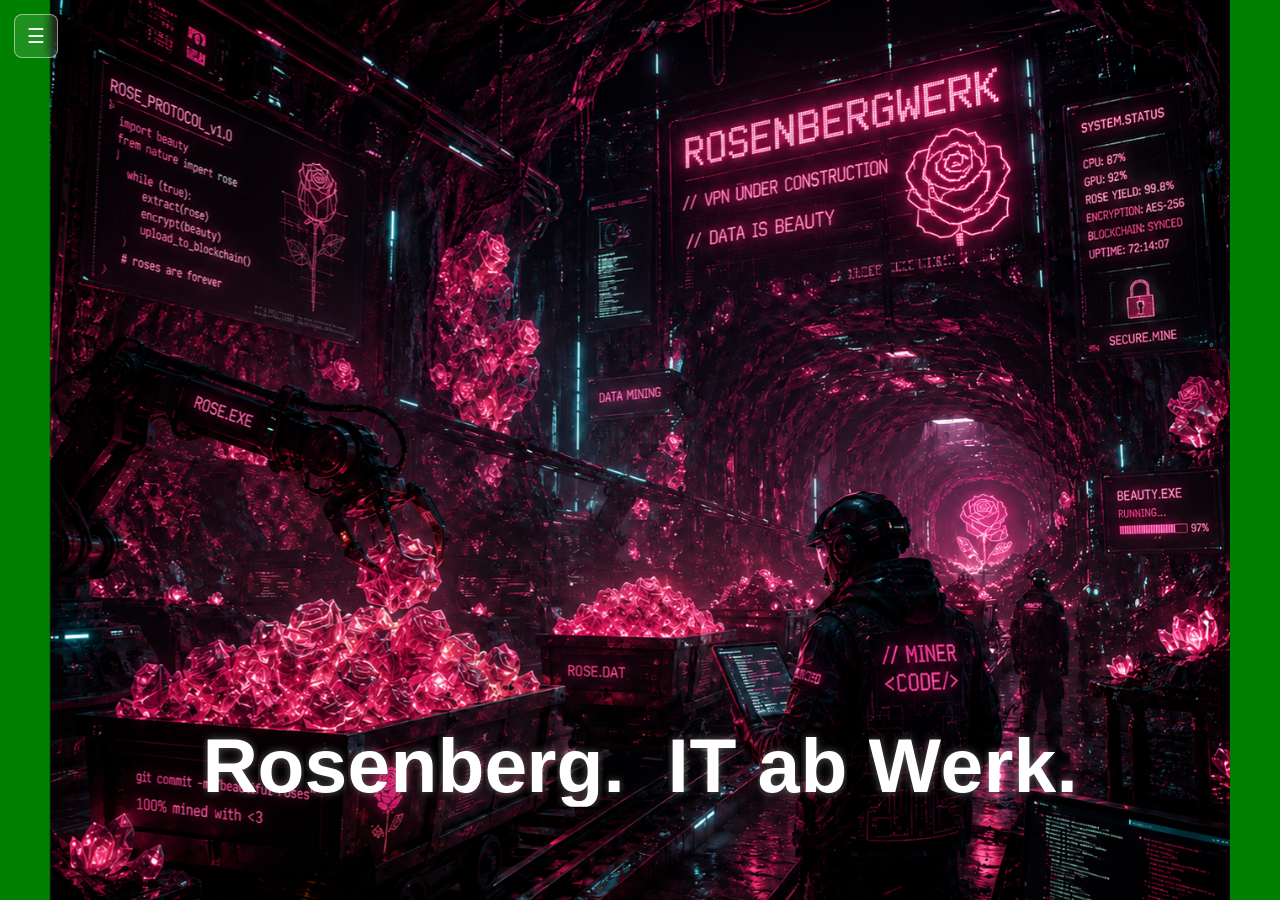
==== commit 70c1311f: "Update index.html" ====
--- a/index.html
+++ b/index.html
@@ -1,1369 +1,158 @@
 <!DOCTYPE html>
-<html lang="en">
+<html lang="de">
 <head>
   <meta charset="UTF-8" />
   <meta name="viewport" content="width=device-width, initial-scale=1.0" />
-  <title>BREN — Trackmania World Champion</title>
-  <link rel="preconnect" href="https://fonts.googleapis.com">
-  <link href="https://fonts.googleapis.com/css2?family=Bebas+Neue&family=Rajdhani:wght@400;600;700&family=Share+Tech+Mono&display=swap" rel="stylesheet">
-  <style>
-    :root {
-      --bg:        #04060a;
-      --surface:   #0b0f18;
-      --card:      #10151f;
-      --accent:    #00e5ff;
-      --accent2:   #ff3a6e;
-      --gold:      #ffd246;
-      --text:      #e8eaf0;
-      --muted:     #6b7490;
-      --border:    rgba(0,229,255,0.12);
-      --glow:      0 0 30px rgba(0,229,255,0.25);
+
+  <title>Rosenberg. IT ab Werk.</title>
+
+  <link rel="stylesheet" href="style.css" />
+</head>
+
+<body>
+
+  <!-- SeitenrÃ¤nder -->
+  <div class="sidebar left"></div>
+  <div class="sidebar right"></div>
+
+  <!-- Glow -->
+  <div class="white-point"></div>
+
+  <!-- Navigation trigger -->
+  <button class="nav-toggle" aria-expanded="false" aria-controls="radial-nav" aria-label="Open navigation">☰</button>
+
+  <nav id="radial-nav" class="radial-nav" aria-hidden="true" aria-label="Navigation drawer">
+    <div class="disk" role="menu" aria-label="Navigation disk">
+      <div class="disk-hole" aria-hidden="true"></div>
+      <div class="disk-separators">
+        <span class="separator" style="--i:0"></span>
+        <span class="separator" style="--i:1"></span>
+        <span class="separator" style="--i:2"></span>
+        <span class="separator" style="--i:3"></span>
+        <span class="separator" style="--i:4"></span>
+        <span class="separator" style="--i:5"></span>
+        <span class="separator" style="--i:6"></span>
+        <span class="separator" style="--i:7"></span>
+      </div>
+    </div>
+  </nav>
+
+  <!-- Hauptlayout -->
+  <main class="main-wrapper">
+
+    <section class="content">
+
+      <div class="image-wrapper">
+
+        <!-- Bild -->
+        <img
+          src="rbw.png"
+          alt="Rosenberg Logo"
+          class="logo"
+        />
+
+        <!-- Text -->
+        <h1 class="center-text">
+
+          <span style="--i:0">R</span>
+          <span style="--i:1">o</span>
+          <span style="--i:2">s</span>
+          <span style="--i:3">e</span>
+          <span style="--i:4">n</span>
+          <span style="--i:5">b</span>
+          <span style="--i:6">e</span>
+          <span style="--i:7">r</span>
+          <span style="--i:8">g</span>
+          <span style="--i:9">.</span>
+
+          <span style="--i:10">&nbsp;&nbsp;</span>
+
+          <span style="--i:11">I</span>
+          <span style="--i:12">T</span>
+
+          <span style="--i:13">&nbsp;</span>
+
+          <span style="--i:14">a</span>
+          <span style="--i:15">b</span>
+
+          <span style="--i:16">&nbsp;</span>
+
+          <span style="--i:17">W</span>
+          <span style="--i:18">e</span>
+          <span style="--i:19">r</span>
+          <span style="--i:20">k</span>
+          <span style="--i:21">.</span>
+
+        </h1>
+
+      </div>
+
+    </section>
+
+  </main>
+
+  <script>
+  // Navigation open/close and auto-hide after 10 seconds of inactivity.
+  (function(){
+    const toggle = document.querySelector('.nav-toggle');
+    const nav = document.getElementById('radial-nav');
+    const segments = Array.from(nav.querySelectorAll('.radial-item'));
+    let hideTimer = null;
+    const HIDE_DELAY = 10000;
+
+    function openNav(){
+      nav.classList.add('open');
+      toggle.setAttribute('aria-expanded','true');
+      nav.setAttribute('aria-hidden','false');
+      resetTimer();
     }
 
-    *, *::before, *::after { box-sizing: border-box; margin: 0; padding: 0; }
-
-    html { scroll-behavior: smooth; }
-
-    body {
-      background: var(--bg);
-      color: var(--text);
-      font-family: 'Rajdhani', sans-serif;
-      font-size: 17px;
-      line-height: 1.6;
-      overflow-x: hidden;
+    function closeNav(){
+      nav.classList.remove('open');
+      toggle.setAttribute('aria-expanded','false');
+      nav.setAttribute('aria-hidden','true');
+      clearTimeout(hideTimer);
+      hideTimer = null;
     }
 
-    /* ── SCAN-LINE OVERLAY ── */
-    body::before {
-      content: '';
-      position: fixed;
-      inset: 0;
-      background: repeating-linear-gradient(
-        0deg,
-        transparent,
-        transparent 2px,
-        rgba(0,0,0,0.08) 2px,
-        rgba(0,0,0,0.08) 4px
-      );
-      pointer-events: none;
-      z-index: 9999;
+    function resetTimer(){
+      if(hideTimer) clearTimeout(hideTimer);
+      hideTimer = setTimeout(closeNav, HIDE_DELAY);
     }
 
-    /* ── NOISE TEXTURE ── */
-    body::after {
-      content: '';
-      position: fixed;
-      inset: 0;
-      background-image: url("data:image/svg+xml,%3Csvg viewBox='0 0 200 200' xmlns='http://www.w3.org/2000/svg'%3E%3Cfilter id='n'%3E%3CfeTurbulence type='fractalNoise' baseFrequency='0.9' numOctaves='4' stitchTiles='stitch'/%3E%3C/filter%3E%3Crect width='100%25' height='100%25' filter='url(%23n)' opacity='0.03'/%3E%3C/svg%3E");
-      pointer-events: none;
-      opacity: 0.5;
-      z-index: 9998;
-    }
+    toggle.addEventListener('click', (event) => {
+      event.stopPropagation();
+      nav.classList.contains('open') ? closeNav() : openNav();
+    });
 
-    /* ════════════════════════════════
-       NAV
-    ════════════════════════════════ */
-    nav {
-      position: fixed;
-      top: 0; left: 0; right: 0;
-      z-index: 1000;
-      display: flex;
-      align-items: center;
-      justify-content: space-between;
-      padding: 0 4vw;
-      height: 64px;
-      background: rgba(4,6,10,0.85);
-      backdrop-filter: blur(14px);
-      border-bottom: 1px solid var(--border);
-    }
+    segments.forEach((segment) => {
+      segment.addEventListener('click', (event) => {
+        event.stopPropagation();
+        segments.forEach((btn) => btn.classList.remove('active'));
+        segment.classList.add('active');
+        resetTimer();
+      });
+    });
 
-    .nav-logo {
-      font-family: 'Bebas Neue', sans-serif;
-      font-size: 2rem;
-      letter-spacing: 4px;
-      color: var(--accent);
-      text-shadow: var(--glow);
-      text-decoration: none;
-    }
+    ['mousemove','touchstart','keydown'].forEach((eventName) => {
+      document.addEventListener(eventName, () => {
+        if (nav.classList.contains('open')) resetTimer();
+      }, { passive: true });
+    });
 
-    .nav-links {
-      display: flex;
-      gap: 2.5rem;
-      list-style: none;
-    }
+    document.addEventListener('click', (event) => {
+      if (!nav.contains(event.target) && event.target !== toggle) {
+        closeNav();
+      }
+    });
 
-    .nav-links a {
-      font-family: 'Share Tech Mono', monospace;
-      font-size: 0.78rem;
-      letter-spacing: 2px;
-      text-transform: uppercase;
-      color: var(--muted);
-      text-decoration: none;
-      transition: color 0.2s;
-    }
-    .nav-links a:hover { color: var(--accent); }
-
-    .nav-cta {
-      background: var(--accent);
-      color: #000 !important;
-      padding: 6px 18px;
-      font-weight: 700 !important;
-      clip-path: polygon(6px 0%, 100% 0%, calc(100% - 6px) 100%, 0% 100%);
-    }
-    .nav-cta:hover { background: #fff; color: #000 !important; }
-
-    /* ════════════════════════════════
-       HERO
-    ════════════════════════════════ */
-    #hero {
-      position: relative;
-      min-height: 100vh;
-      display: flex;
-      align-items: center;
-      overflow: hidden;
-    }
-
-    /* Animated speed-lines background */
-    .hero-bg {
-      position: absolute;
-      inset: 0;
-      background:
-        radial-gradient(ellipse 80% 60% at 70% 50%, rgba(0,229,255,0.07) 0%, transparent 70%),
-        radial-gradient(ellipse 40% 40% at 30% 80%, rgba(255,58,110,0.06) 0%, transparent 70%),
-        linear-gradient(160deg, #04060a 0%, #070c14 40%, #060b16 100%);
-    }
-
-    .speedlines {
-      position: absolute;
-      inset: 0;
-      overflow: hidden;
-    }
-    .speedlines span {
-      position: absolute;
-      left: 55%;
-      top: 50%;
-      width: 120vw;
-      height: 1px;
-      background: linear-gradient(90deg, transparent 0%, rgba(0,229,255,0.18) 60%, transparent 100%);
-      transform-origin: 0% 50%;
-      animation: speedline 2.4s linear infinite;
-      opacity: 0;
-    }
-    .speedlines span:nth-child(1)  { transform: rotate(-8deg);  animation-delay: 0s;    animation-duration: 2.2s; }
-    .speedlines span:nth-child(2)  { transform: rotate(-4deg);  animation-delay: 0.3s;  animation-duration: 2.6s; }
-    .speedlines span:nth-child(3)  { transform: rotate(0deg);   animation-delay: 0.6s;  animation-duration: 2.0s; }
-    .speedlines span:nth-child(4)  { transform: rotate(4deg);   animation-delay: 0.9s;  animation-duration: 2.8s; }
-    .speedlines span:nth-child(5)  { transform: rotate(8deg);   animation-delay: 1.2s;  animation-duration: 2.3s; }
-    .speedlines span:nth-child(6)  { transform: rotate(12deg);  animation-delay: 1.5s;  animation-duration: 2.5s; }
-    .speedlines span:nth-child(7)  { transform: rotate(-12deg); animation-delay: 1.8s;  animation-duration: 2.1s; }
-    .speedlines span:nth-child(8)  { transform: rotate(16deg);  animation-delay: 2.1s;  animation-duration: 2.7s; }
-    @keyframes speedline {
-      0%   { opacity: 0; transform: rotate(var(--r)) scaleX(0); }
-      20%  { opacity: 1; }
-      80%  { opacity: 0.5; }
-      100% { opacity: 0; transform: rotate(var(--r)) scaleX(1.4); }
-    }
-
-    /* Grid overlay */
-    .hero-grid {
-      position: absolute;
-      inset: 0;
-      background-image:
-        linear-gradient(rgba(0,229,255,0.04) 1px, transparent 1px),
-        linear-gradient(90deg, rgba(0,229,255,0.04) 1px, transparent 1px);
-      background-size: 60px 60px;
-      mask-image: radial-gradient(ellipse 80% 80% at 50% 50%, black 0%, transparent 100%);
-    }
-
-    .hero-content {
-      position: relative;
-      z-index: 2;
-      padding: 0 8vw;
-      max-width: 700px;
-      animation: fadeUp 1s ease both;
-    }
-
-    @keyframes fadeUp {
-      from { opacity: 0; transform: translateY(30px); }
-      to   { opacity: 1; transform: translateY(0); }
-    }
-
-    .hero-tag {
-      display: inline-flex;
-      align-items: center;
-      gap: 8px;
-      font-family: 'Share Tech Mono', monospace;
-      font-size: 0.72rem;
-      letter-spacing: 3px;
-      color: var(--accent);
-      text-transform: uppercase;
-      margin-bottom: 1.2rem;
-    }
-    .hero-tag::before {
-      content: '';
-      display: block;
-      width: 28px; height: 1px;
-      background: var(--accent);
-    }
-
-    .hero-name {
-      font-family: 'Bebas Neue', sans-serif;
-      font-size: clamp(5rem, 13vw, 11rem);
-      line-height: 0.9;
-      letter-spacing: 6px;
-      color: #fff;
-      text-shadow:
-        0 0 60px rgba(0,229,255,0.3),
-        0 0 120px rgba(0,229,255,0.1);
-    }
-
-    .hero-name .accent-char { color: var(--accent); }
-
-    .hero-subtitle {
-      font-family: 'Bebas Neue', sans-serif;
-      font-size: clamp(1.2rem, 2.5vw, 1.8rem);
-      letter-spacing: 8px;
-      color: var(--muted);
-      margin-top: 0.3rem;
-      margin-bottom: 2rem;
-    }
-
-    .hero-badges {
-      display: flex;
-      flex-wrap: wrap;
-      gap: 10px;
-      margin-bottom: 2.5rem;
-    }
-
-    .badge {
-      display: inline-flex;
-      align-items: center;
-      gap: 6px;
-      padding: 5px 14px;
-      font-family: 'Share Tech Mono', monospace;
-      font-size: 0.72rem;
-      letter-spacing: 1.5px;
-      text-transform: uppercase;
-      border: 1px solid;
-      clip-path: polygon(4px 0%, 100% 0%, calc(100% - 4px) 100%, 0% 100%);
-    }
-    .badge-gold   { border-color: var(--gold);   color: var(--gold);   }
-    .badge-cyan   { border-color: var(--accent);  color: var(--accent); }
-    .badge-red    { border-color: var(--accent2); color: var(--accent2);}
-
-    .hero-cta {
-      display: inline-flex;
-      align-items: center;
-      gap: 10px;
-      background: var(--accent);
-      color: #000;
-      font-family: 'Bebas Neue', sans-serif;
-      font-size: 1.1rem;
-      letter-spacing: 3px;
-      padding: 12px 32px;
-      text-decoration: none;
-      clip-path: polygon(8px 0%, 100% 0%, calc(100% - 8px) 100%, 0% 100%);
-      transition: background 0.2s, transform 0.2s;
-      margin-right: 14px;
-    }
-    .hero-cta:hover { background: #fff; transform: translateX(4px); }
-
-    .hero-cta-ghost {
-      display: inline-flex;
-      align-items: center;
-      gap: 10px;
-      border: 1px solid var(--border);
-      color: var(--text);
-      font-family: 'Bebas Neue', sans-serif;
-      font-size: 1.1rem;
-      letter-spacing: 3px;
-      padding: 12px 32px;
-      text-decoration: none;
-      clip-path: polygon(8px 0%, 100% 0%, calc(100% - 8px) 100%, 0% 100%);
-      transition: border-color 0.2s, color 0.2s;
-    }
-    .hero-cta-ghost:hover { border-color: var(--accent); color: var(--accent); }
-
-    /* Floating stat cards */
-    .hero-stats {
-      position: absolute;
-      right: 6vw;
-      top: 50%;
-      transform: translateY(-50%);
-      display: flex;
-      flex-direction: column;
-      gap: 16px;
-      z-index: 2;
-      animation: fadeUp 1s 0.4s ease both;
-    }
-
-    .stat-card {
-      background: rgba(11,15,24,0.8);
-      border: 1px solid var(--border);
-      padding: 18px 28px;
-      text-align: right;
-      backdrop-filter: blur(10px);
-      clip-path: polygon(0 0, 100% 0, 100% calc(100% - 10px), calc(100% - 10px) 100%, 0 100%);
-      position: relative;
-      overflow: hidden;
-    }
-    .stat-card::before {
-      content: '';
-      position: absolute;
-      top: 0; left: 0;
-      width: 3px; height: 100%;
-      background: var(--accent);
-    }
-    .stat-number {
-      font-family: 'Bebas Neue', sans-serif;
-      font-size: 2.4rem;
-      color: var(--accent);
-      line-height: 1;
-      text-shadow: var(--glow);
-    }
-    .stat-label {
-      font-family: 'Share Tech Mono', monospace;
-      font-size: 0.65rem;
-      letter-spacing: 2px;
-      color: var(--muted);
-      text-transform: uppercase;
-    }
-
-    .scroll-hint {
-      position: absolute;
-      bottom: 2rem;
-      left: 50%;
-      transform: translateX(-50%);
-      display: flex;
-      flex-direction: column;
-      align-items: center;
-      gap: 6px;
-      font-family: 'Share Tech Mono', monospace;
-      font-size: 0.65rem;
-      letter-spacing: 3px;
-      color: var(--muted);
-      text-transform: uppercase;
-      animation: bounce 2s infinite;
-    }
-    @keyframes bounce {
-      0%,100% { transform: translateX(-50%) translateY(0); }
-      50%      { transform: translateX(-50%) translateY(8px); }
-    }
-    .scroll-hint::after {
-      content: '';
-      width: 1px;
-      height: 40px;
-      background: linear-gradient(to bottom, var(--muted), transparent);
-    }
-
-    /* ════════════════════════════════
-       SECTIONS – shared
-    ════════════════════════════════ */
-    section {
-      padding: 100px 8vw;
-    }
-
-    .section-label {
-      font-family: 'Share Tech Mono', monospace;
-      font-size: 0.72rem;
-      letter-spacing: 4px;
-      color: var(--accent);
-      text-transform: uppercase;
-      display: flex;
-      align-items: center;
-      gap: 12px;
-      margin-bottom: 1rem;
-    }
-    .section-label::after {
-      content: '';
-      flex: 1;
-      max-width: 60px;
-      height: 1px;
-      background: var(--accent);
-    }
-
-    .section-title {
-      font-family: 'Bebas Neue', sans-serif;
-      font-size: clamp(2.4rem, 5vw, 4rem);
-      letter-spacing: 4px;
-      line-height: 1;
-      margin-bottom: 3rem;
-    }
-
-    /* ════════════════════════════════
-       ABOUT
-    ════════════════════════════════ */
-    #about {
-      background: var(--surface);
-      position: relative;
-      overflow: hidden;
-    }
-    #about::before {
-      content: 'BREN';
-      position: absolute;
-      right: -2vw;
-      top: 50%;
-      transform: translateY(-50%);
-      font-family: 'Bebas Neue', sans-serif;
-      font-size: 22vw;
-      color: rgba(0,229,255,0.03);
-      pointer-events: none;
-      letter-spacing: 10px;
-      white-space: nowrap;
-    }
-
-    .about-grid {
-      display: grid;
-      grid-template-columns: 1fr 1fr;
-      gap: 60px;
-      align-items: center;
-      position: relative;
-      z-index: 1;
-    }
-
-    .about-text p {
-      color: rgba(232,234,240,0.75);
-      font-size: 1.05rem;
-      line-height: 1.8;
-      margin-bottom: 1.4rem;
-    }
-
-    .about-text p strong {
-      color: var(--accent);
-      font-weight: 600;
-    }
-
-    .info-grid {
-      display: grid;
-      grid-template-columns: 1fr 1fr;
-      gap: 1px;
-      background: var(--border);
-      border: 1px solid var(--border);
-      margin-top: 2rem;
-    }
-
-    .info-item {
-      background: var(--card);
-      padding: 18px 22px;
-    }
-
-    .info-key {
-      font-family: 'Share Tech Mono', monospace;
-      font-size: 0.65rem;
-      letter-spacing: 2px;
-      color: var(--muted);
-      text-transform: uppercase;
-      margin-bottom: 4px;
-    }
-
-    .info-val {
-      font-family: 'Bebas Neue', sans-serif;
-      font-size: 1.2rem;
-      letter-spacing: 2px;
-      color: var(--text);
-    }
-
-    /* Profile image placeholder */
-    .about-visual {
-      position: relative;
-    }
-
-    .player-card {
-      background: var(--card);
-      border: 1px solid var(--border);
-      padding: 40px;
-      text-align: center;
-      clip-path: polygon(0 0, calc(100% - 20px) 0, 100% 20px, 100% 100%, 20px 100%, 0 calc(100% - 20px));
-      position: relative;
-      overflow: hidden;
-    }
-    .player-card::before {
-      content: '';
-      position: absolute;
-      inset: 0;
-      background: radial-gradient(ellipse 80% 50% at 50% 0%, rgba(0,229,255,0.08), transparent);
-    }
-
-    .player-avatar {
-      width: 160px;
-      height: 160px;
-      border-radius: 50%;
-      margin: 0 auto 24px;
-      background:
-        radial-gradient(circle at 35% 35%, rgba(0,229,255,0.3), transparent 50%),
-        linear-gradient(135deg, #0d1a2a 0%, #0a1520 100%);
-      border: 2px solid var(--accent);
-      display: flex;
-      align-items: center;
-      justify-content: center;
-      font-family: 'Bebas Neue', sans-serif;
-      font-size: 4rem;
-      color: var(--accent);
-      text-shadow: var(--glow);
-      box-shadow: 0 0 40px rgba(0,229,255,0.2);
-      position: relative;
-      z-index: 1;
-    }
-
-    .player-handle {
-      font-family: 'Bebas Neue', sans-serif;
-      font-size: 2rem;
-      letter-spacing: 6px;
-      color: #fff;
-      position: relative;
-      z-index: 1;
-    }
-
-    .player-team {
-      font-family: 'Share Tech Mono', monospace;
-      font-size: 0.75rem;
-      letter-spacing: 3px;
-      color: var(--muted);
-      text-transform: uppercase;
-      margin-top: 6px;
-      position: relative;
-      z-index: 1;
-    }
-
-    .player-nationality {
-      display: inline-flex;
-      align-items: center;
-      gap: 8px;
-      margin-top: 16px;
-      font-family: 'Share Tech Mono', monospace;
-      font-size: 0.72rem;
-      letter-spacing: 2px;
-      color: var(--muted);
-      position: relative;
-      z-index: 1;
-    }
-    .flag {
-      font-size: 1.4rem;
-    }
-
-    .corner-decoration {
-      position: absolute;
-      width: 20px; height: 20px;
-    }
-    .corner-decoration.tl { top: 0; left: 0; border-top: 1px solid var(--accent); border-left: 1px solid var(--accent); }
-    .corner-decoration.br { bottom: 0; right: 0; border-bottom: 1px solid var(--accent); border-right: 1px solid var(--accent); }
-
-    /* ════════════════════════════════
-       ACHIEVEMENTS
-    ════════════════════════════════ */
-    #achievements {
-      background: var(--bg);
-    }
-
-    .achievements-grid {
-      display: grid;
-      grid-template-columns: repeat(3, 1fr);
-      gap: 20px;
-    }
-
-    .achievement-card {
-      background: var(--card);
-      border: 1px solid var(--border);
-      padding: 30px 28px;
-      position: relative;
-      overflow: hidden;
-      transition: border-color 0.3s, transform 0.3s;
-      clip-path: polygon(0 0, calc(100% - 14px) 0, 100% 14px, 100% 100%, 0 100%);
-    }
-
-    .achievement-card:hover {
-      border-color: var(--accent);
-      transform: translateY(-4px);
-    }
-
-    .achievement-card::after {
-      content: '';
-      position: absolute;
-      inset: 0;
-      background: linear-gradient(135deg, rgba(0,229,255,0.04) 0%, transparent 60%);
-      opacity: 0;
-      transition: opacity 0.3s;
-    }
-    .achievement-card:hover::after { opacity: 1; }
-
-    .ach-year {
-      font-family: 'Share Tech Mono', monospace;
-      font-size: 0.7rem;
-      letter-spacing: 2px;
-      color: var(--muted);
-      margin-bottom: 8px;
-    }
-
-    .ach-place {
-      font-family: 'Bebas Neue', sans-serif;
-      font-size: 1.8rem;
-      letter-spacing: 2px;
-      margin-bottom: 4px;
-    }
-    .ach-place.gold   { color: var(--gold); }
-    .ach-place.silver { color: #aab0c0; }
-    .ach-place.bronze { color: #cd7f32; }
-
-    .ach-event {
-      font-family: 'Rajdhani', sans-serif;
-      font-size: 1rem;
-      font-weight: 600;
-      color: var(--text);
-      margin-bottom: 6px;
-    }
-
-    .ach-detail {
-      font-size: 0.85rem;
-      color: var(--muted);
-    }
-
-    .ach-prize {
-      position: absolute;
-      top: 20px; right: 20px;
-      font-family: 'Share Tech Mono', monospace;
-      font-size: 0.7rem;
-      color: var(--gold);
-      letter-spacing: 1px;
-    }
-
-    .featured-card {
-      grid-column: span 3;
-      background: linear-gradient(135deg, #0e1d12 0%, #071018 100%);
-      border-color: rgba(255,210,70,0.3);
-      display: grid;
-      grid-template-columns: auto 1fr;
-      gap: 30px;
-      align-items: center;
-      clip-path: none;
-    }
-    .featured-card:hover { border-color: var(--gold); }
-
-    .trophy-icon {
-      font-size: 4rem;
-      filter: drop-shadow(0 0 20px rgba(255,210,70,0.5));
-    }
-
-    /* ════════════════════════════════
-       DEEP DIP SECTION
-    ════════════════════════════════ */
-    #deepdip {
-      background: var(--surface);
-      position: relative;
-      overflow: hidden;
-    }
-
-    .deepdip-bg {
-      position: absolute;
-      inset: 0;
-      background:
-        linear-gradient(180deg, transparent 0%, rgba(255,58,110,0.06) 100%);
-    }
-
-    .deepdip-grid {
-      display: grid;
-      grid-template-columns: 1fr 1fr;
-      gap: 60px;
-      align-items: center;
-      position: relative;
-      z-index: 1;
-    }
-
-    .tower-viz {
-      display: flex;
-      flex-direction: column;
-      align-items: center;
-      gap: 0;
-    }
-
-    .tower-segment {
-      width: 100%;
-      max-width: 280px;
-      display: flex;
-      align-items: center;
-      gap: 14px;
-      padding: 10px 14px;
-      border-left: 2px solid;
-      position: relative;
-    }
-
-    .tower-segment.zone-1 { border-color: var(--accent2); }
-    .tower-segment.zone-2 { border-color: var(--gold); }
-    .tower-segment.zone-3 { border-color: var(--accent); }
-
-    .tower-pct {
-      font-family: 'Bebas Neue', sans-serif;
-      font-size: 1.1rem;
-      min-width: 52px;
-      color: var(--muted);
-    }
-
-    .tower-bar {
-      flex: 1;
-      height: 6px;
-      background: rgba(255,255,255,0.06);
-      border-radius: 3px;
-      overflow: hidden;
-    }
-
-    .tower-fill {
-      height: 100%;
-      border-radius: 3px;
-      animation: fillBar 2s ease both;
-    }
-
-    @keyframes fillBar {
-      from { width: 0; }
-    }
-
-    .tower-label {
-      font-family: 'Share Tech Mono', monospace;
-      font-size: 0.65rem;
-      letter-spacing: 1px;
-      color: var(--muted);
-      min-width: 60px;
-      text-align: right;
-    }
-
-    .deepdip-text h3 {
-      font-family: 'Bebas Neue', sans-serif;
-      font-size: clamp(1.6rem, 3vw, 2.4rem);
-      letter-spacing: 4px;
-      color: var(--accent2);
-      margin-bottom: 1rem;
-    }
-
-    .deepdip-text p {
-      color: rgba(232,234,240,0.72);
-      line-height: 1.8;
-      margin-bottom: 1rem;
-    }
-
-    .deepdip-stat {
-      display: flex;
-      align-items: center;
-      gap: 14px;
-      margin-top: 2rem;
-      padding: 18px 24px;
-      background: rgba(255,58,110,0.06);
-      border: 1px solid rgba(255,58,110,0.2);
-    }
-
-    .deepdip-stat-num {
-      font-family: 'Bebas Neue', sans-serif;
-      font-size: 2.8rem;
-      color: var(--accent2);
-      line-height: 1;
-    }
-
-    .deepdip-stat-txt {
-      font-size: 0.9rem;
-      color: var(--muted);
-      line-height: 1.5;
-    }
-
-    /* ════════════════════════════════
-       EARNINGS TIMELINE
-    ════════════════════════════════ */
-    #earnings {
-      background: var(--bg);
-    }
-
-    .timeline {
-      display: flex;
-      flex-direction: column;
-      gap: 0;
-      position: relative;
-    }
-    .timeline::before {
-      content: '';
-      position: absolute;
-      left: 100px;
-      top: 0; bottom: 0;
-      width: 1px;
-      background: linear-gradient(to bottom, var(--accent), rgba(0,229,255,0.1));
-    }
-
-    .timeline-item {
-      display: grid;
-      grid-template-columns: 100px 1fr;
-      gap: 30px;
-      padding: 20px 0;
-      position: relative;
-    }
-    .timeline-item::before {
-      content: '';
-      position: absolute;
-      left: 97px;
-      top: 28px;
-      width: 7px; height: 7px;
-      border-radius: 50%;
-      background: var(--accent);
-      box-shadow: 0 0 12px var(--accent);
-    }
-
-    .timeline-year {
-      font-family: 'Bebas Neue', sans-serif;
-      font-size: 1.2rem;
-      letter-spacing: 2px;
-      color: var(--muted);
-      text-align: right;
-      padding-right: 20px;
-      padding-top: 4px;
-    }
-
-    .timeline-content {
-      padding-left: 20px;
-    }
-
-    .timeline-event {
-      font-weight: 600;
-      color: var(--text);
-      margin-bottom: 2px;
-    }
-
-    .timeline-result {
-      font-family: 'Share Tech Mono', monospace;
-      font-size: 0.72rem;
-      letter-spacing: 1.5px;
-      color: var(--accent);
-    }
-
-    .timeline-prize {
-      float: right;
-      font-family: 'Share Tech Mono', monospace;
-      font-size: 0.75rem;
-      color: var(--gold);
-    }
-
-    /* ════════════════════════════════
-       STREAMS / SOCIAL
-    ════════════════════════════════ */
-    #social {
-      background: var(--surface);
-      text-align: center;
-    }
-
-    .social-grid {
-      display: grid;
-      grid-template-columns: repeat(3, 1fr);
-      gap: 20px;
-      max-width: 800px;
-      margin: 0 auto;
-    }
-
-    .social-card {
-      background: var(--card);
-      border: 1px solid var(--border);
-      padding: 36px 20px;
-      text-decoration: none;
-      display: flex;
-      flex-direction: column;
-      align-items: center;
-      gap: 12px;
-      clip-path: polygon(0 0, calc(100% - 12px) 0, 100% 12px, 100% 100%, 12px 100%, 0 calc(100% - 12px));
-      transition: border-color 0.3s, transform 0.3s;
-    }
-    .social-card:hover { transform: translateY(-6px); }
-
-    .social-card.twitch { border-color: rgba(145,70,255,0.3); }
-    .social-card.twitch:hover { border-color: #9146ff; }
-
-    .social-card.youtube { border-color: rgba(255,0,0,0.2); }
-    .social-card.youtube:hover { border-color: #ff0000; }
-
-    .social-card.twitter { border-color: rgba(29,161,242,0.2); }
-    .social-card.twitter:hover { border-color: #1da1f2; }
-
-    .social-icon {
-      font-size: 2rem;
-    }
-
-    .social-platform {
-      font-family: 'Share Tech Mono', monospace;
-      font-size: 0.68rem;
-      letter-spacing: 3px;
-      color: var(--muted);
-      text-transform: uppercase;
-    }
-
-    .social-handle {
-      font-family: 'Bebas Neue', sans-serif;
-      font-size: 1.3rem;
-      letter-spacing: 3px;
-      color: var(--text);
-    }
-
-    .live-badge {
-      display: inline-flex;
-      align-items: center;
-      gap: 6px;
-      background: rgba(255,0,0,0.15);
-      border: 1px solid rgba(255,0,0,0.4);
-      padding: 3px 10px;
-      font-family: 'Share Tech Mono', monospace;
-      font-size: 0.62rem;
-      letter-spacing: 2px;
-      color: #ff4444;
-    }
-    .live-dot {
-      width: 6px; height: 6px;
-      border-radius: 50%;
-      background: #ff4444;
-      animation: pulse 1s infinite;
-    }
-    @keyframes pulse {
-      0%,100% { opacity: 1; }
-      50%      { opacity: 0.3; }
-    }
-
-    /* ════════════════════════════════
-       FOOTER
-    ════════════════════════════════ */
-    footer {
-      background: var(--bg);
-      border-top: 1px solid var(--border);
-      padding: 40px 8vw;
-      display: flex;
-      align-items: center;
-      justify-content: space-between;
-    }
-
-    .footer-logo {
-      font-family: 'Bebas Neue', sans-serif;
-      font-size: 1.8rem;
-      letter-spacing: 6px;
-      color: var(--accent);
-      text-shadow: var(--glow);
-    }
-
-    .footer-copy {
-      font-family: 'Share Tech Mono', monospace;
-      font-size: 0.65rem;
-      letter-spacing: 2px;
-      color: var(--muted);
-      text-transform: uppercase;
-    }
-
-    /* ════════════════════════════════
-       RESPONSIVE
-    ════════════════════════════════ */
-    @media (max-width: 900px) {
-      .hero-stats { display: none; }
-      .about-grid, .deepdip-grid { grid-template-columns: 1fr; }
-      .achievements-grid { grid-template-columns: 1fr 1fr; }
-      .featured-card { grid-column: span 2; }
-      .social-grid { grid-template-columns: 1fr; max-width: 300px; }
-    }
-    @media (max-width: 600px) {
-      .achievements-grid { grid-template-columns: 1fr; }
-      .featured-card { grid-column: span 1; }
-      .nav-links { display: none; }
-      footer { flex-direction: column; gap: 12px; text-align: center; }
-      .timeline::before { left: 60px; }
-      .timeline-item { grid-template-columns: 60px 1fr; }
-      .timeline-item::before { left: 57px; }
-    }
-  </style>
-</head>
-<body>
-
-<!-- ═══ NAV ═══ -->
-<nav>
-  <a class="nav-logo" href="#">BREN</a>
-  <ul class="nav-links">
-    <li><a href="#about">Profile</a></li>
-    <li><a href="#achievements">Achievements</a></li>
-    <li><a href="#deepdip">Deep Dip</a></li>
-    <li><a href="#earnings">Career</a></li>
-    <li><a href="#social" class="nav-cta">Live Stream</a></li>
-  </ul>
-</nav>
-
-<!-- ═══ HERO ═══ -->
-<section id="hero">
-  <div class="hero-bg"></div>
-  <div class="hero-grid"></div>
-  <div class="speedlines">
-    <span></span><span></span><span></span><span></span>
-    <span></span><span></span><span></span><span></span>
-  </div>
-
-  <div class="hero-content">
-    <div class="hero-tag">Trackmania — Pro Esports</div>
-    <h1 class="hero-name">BR<span class="accent-char">E</span>N</h1>
-    <div class="hero-subtitle">Brendan &quot;Bren&quot; Seve</div>
-
-    <div class="hero-badges">
-      <span class="badge badge-gold">🏆 2023 World Champion</span>
-      <span class="badge badge-red">⚡ Deep Dip 1 &amp; 2 Winner</span>
-      <span class="badge badge-cyan">🇫🇷 France / 🇦🇺 Australia</span>
-    </div>
-
-    <a href="https://www.twitch.tv/BrenTM" target="_blank" class="hero-cta">▶ Watch on Twitch</a>
-    <a href="#about" class="hero-cta-ghost">View Profile</a>
-  </div>
-
-  <div class="hero-stats">
-    <div class="stat-card">
-      <div class="stat-number">$68K+</div>
-      <div class="stat-label">Total Prize Money</div>
-    </div>
-    <div class="stat-card">
-      <div class="stat-number">71</div>
-      <div class="stat-label">Tournaments Played</div>
-    </div>
-    <div class="stat-card">
-      <div class="stat-number">93K</div>
-      <div class="stat-label">Peak Viewers</div>
-    </div>
-    <div class="stat-card">
-      <div class="stat-number">40H</div>
-      <div class="stat-label">Deep Dip Stream</div>
-    </div>
-  </div>
-
-  <div class="scroll-hint">Scroll</div>
-</section>
-
-<!-- ═══ ABOUT ═══ -->
-<section id="about">
-  <div class="about-grid">
-    <div class="about-text">
-      <div class="section-label">01 — Player Profile</div>
-      <h2 class="section-title">The Champion from Down Under</h2>
-
-      <p>
-        <strong>Brendan "Bren" Seve</strong> is one of the best Trackmania players in the world. Born on December 23, 1998 in France, he grew up with the game and now lives in Australia — his passion for high-speed racing has taken him to the world stage.
-      </p>
-      <p>
-        In 2023, he crowned his career with the <strong>Trackmania World Championship</strong> title, which he claimed together with his teammate Otaaaq under the Karmine Corp banner. In the Grand Final, he defeated legends like five-time world champion CarlJr. and broke three world records in a single match.
-      </p>
-      <p>
-        Beyond competitive play, Bren is famous for his epic <strong>Deep Dip</strong> streams, where he conquered Trackmania's hardest maps live in front of thousands of viewers.
-      </p>
-
-      <div class="info-grid">
-        <div class="info-item">
-          <div class="info-key">Birthday</div>
-          <div class="info-val">Dec 23, 1998</div>
-        </div>
-        <div class="info-item">
-          <div class="info-key">Nationality</div>
-          <div class="info-val">🇫🇷 French</div>
-        </div>
-        <div class="info-item">
-          <div class="info-key">Residence</div>
-          <div class="info-val">🇦🇺 Australia</div>
-        </div>
-        <div class="info-item">
-          <div class="info-key">Current Team</div>
-          <div class="info-val">Twisted Minds</div>
-        </div>
-        <div class="info-item">
-          <div class="info-key">Twitch</div>
-          <div class="info-val">BrenTM</div>
-        </div>
-        <div class="info-item">
-          <div class="info-key">Active Since</div>
-          <div class="info-val">2018 — present</div>
-        </div>
-      </div>
-    </div>
-
-    <div class="about-visual">
-      <div class="player-card">
-        <div class="corner-decoration tl"></div>
-        <div class="corner-decoration br"></div>
-        <div class="player-avatar">B</div>
-        <div class="player-handle">BREN</div>
-        <div class="player-team">Twisted Minds · Trackmania</div>
-        <div class="player-nationality">
-          <span class="flag">🇫🇷</span>
-          <span>Brendan Seve</span>
-          <span class="flag">🇦🇺</span>
-        </div>
-      </div>
-    </div>
-  </div>
-</section>
-
-<!-- ═══ ACHIEVEMENTS ═══ -->
-<section id="achievements">
-  <div class="section-label">02 — Achievements</div>
-  <h2 class="section-title">Hall of Fame</h2>
-
-  <div class="achievements-grid">
-
-    <!-- Featured -->
-    <div class="achievement-card featured-card">
-      <div class="trophy-icon">🏆</div>
-      <div>
-        <div class="ach-year">2023 — WORLD CHAMPIONSHIP</div>
-        <div class="ach-place gold" style="font-size:2.2rem;">1st Place — World Champion</div>
-        <div class="ach-event">TM World Tour 2023 — World Championship (with Otaaaq, Karmine Corp)</div>
-        <div class="ach-detail">First-ever duo-format World Championship. Bren defeated five-time champion CarlJr. in the Grand Final while setting 3 world records — "the best match of his long career."</div>
-      </div>
-      <div class="ach-prize">$5,921</div>
-    </div>
-
-    <div class="achievement-card">
-      <div class="ach-year">2024</div>
-      <div class="ach-place gold">1st Place</div>
-      <div class="ach-event">Deep Dip 2</div>
-      <div class="ach-detail">Back-to-back winner of the legendary climbing marathon.</div>
-      <div class="ach-prize">$16,340</div>
-    </div>
-
-    <div class="achievement-card">
-      <div class="ach-year">2025</div>
-      <div class="ach-place gold">1st Place</div>
-      <div class="ach-event">BIG Trackmania Cup</div>
-      <div class="ach-detail">Convincing victory at the high-profile BIG tournament.</div>
-      <div class="ach-prize">$3,514</div>
-    </div>
-
-    <div class="achievement-card">
-      <div class="ach-year">2025</div>
-      <div class="ach-place gold">1st Place</div>
-      <div class="ach-event">Maji Mondays Season 4</div>
-      <div class="ach-detail">Dominant performance in the popular online series.</div>
-      <div class="ach-prize">$1,654</div>
-    </div>
-
-    <div class="achievement-card">
-      <div class="ach-year">2025</div>
-      <div class="ach-place silver">2nd Place</div>
-      <div class="ach-event">TM World Cup 2025</div>
-      <div class="ach-detail">Final showdown at the Trackmania World Cup 2025.</div>
-      <div class="ach-prize">$2,899</div>
-    </div>
-
-    <div class="achievement-card">
-      <div class="ach-year">2023</div>
-      <div class="ach-place gold">1st Place</div>
-      <div class="ach-event">Maji Mondays Season 2</div>
-      <div class="ach-detail">Series winner in one of the most-watched online formats.</div>
-      <div class="ach-prize">$5,606</div>
-    </div>
-
-    <div class="achievement-card">
-      <div class="ach-year">2020</div>
-      <div class="ach-place gold">1st Place</div>
-      <div class="ach-event">Lyon e-Sport 13</div>
-      <div class="ach-detail">Early LAN triumph on the road to the top.</div>
-      <div class="ach-prize">$1,654</div>
-    </div>
-
-    <div class="achievement-card">
-      <div class="ach-year">2019</div>
-      <div class="ach-place gold">1st Place</div>
-      <div class="ach-event">ZeratoR Cup #7</div>
-      <div class="ach-detail">Victory at the popular French community tournament.</div>
-      <div class="ach-prize">$1,140</div>
-    </div>
-
-  </div>
-</section>
-
-<!-- ═══ DEEP DIP ═══ -->
-<section id="deepdip">
-  <div class="deepdip-bg"></div>
-
-  <div class="deepdip-grid">
-    <div class="deepdip-text">
-      <div class="section-label">03 — Legend</div>
-      <h2 class="section-title" style="color: var(--accent2);">Deep Dip<br>Back-to-back</h2>
-
-      <h3>The Hardest Climb</h3>
-      <p>
-        Deep Dip is a 2000-metre tower in Trackmania — no checkpoints, one mistake sends you all the way back to the bottom. The community calls it "impossible." Bren calls it conquered — twice.
-      </p>
-      <p>
-        During Deep Dip 1 he streamed for 40 hours straight on Twitch, in front of over 10,000 viewers. At one point he fell from 97% all the way back to zero. He started over. He won. The community exploded.
-      </p>
-      <p>
-        Deep Dip 2 repeated the feat — the biggest single prize pool of his career at over $16,000, cementing his name in Trackmania history forever.
-      </p>
-
-      <div class="deepdip-stat">
-        <div class="deepdip-stat-num">40H</div>
-        <div class="deepdip-stat-txt">
-          Non-stop stream for Deep Dip 1<br>
-          <span style="color: var(--accent); font-family: 'Share Tech Mono', monospace; font-size: 0.72rem; letter-spacing: 1px;">10,000+ concurrent viewers</span>
-        </div>
-      </div>
-    </div>
-
-    <div class="tower-viz">
-      <div style="font-family:'Share Tech Mono',monospace;font-size:0.7rem;letter-spacing:2px;color:var(--muted);margin-bottom:20px;text-transform:uppercase;">2000M Tower — Key Milestones</div>
-
-      <div class="tower-segment zone-3" style="--r:0deg;">
-        <div class="tower-pct">100%</div>
-        <div class="tower-bar"><div class="tower-fill" style="width:100%;background:var(--accent);"></div></div>
-        <div class="tower-label">FINISH 🏁</div>
-      </div>
-      <div class="tower-segment zone-3">
-        <div class="tower-pct">97%</div>
-        <div class="tower-bar"><div class="tower-fill" style="width:97%;background:var(--accent);"></div></div>
-        <div class="tower-label">Fell down ↓</div>
-      </div>
-      <div class="tower-segment zone-2">
-        <div class="tower-pct">75%</div>
-        <div class="tower-bar"><div class="tower-fill" style="width:75%;background:var(--gold);"></div></div>
-        <div class="tower-label">Zone 3</div>
-      </div>
-      <div class="tower-segment zone-2">
-        <div class="tower-pct">50%</div>
-        <div class="tower-bar"><div class="tower-fill" style="width:50%;background:var(--gold);"></div></div>
-        <div class="tower-label">Midpoint</div>
-      </div>
-      <div class="tower-segment zone-1">
-        <div class="tower-pct">25%</div>
-        <div class="tower-bar"><div class="tower-fill" style="width:25%;background:var(--accent2);"></div></div>
-        <div class="tower-label">Zone 1</div>
-      </div>
-      <div class="tower-segment zone-1">
-        <div class="tower-pct">0%</div>
-        <div class="tower-bar"><div class="tower-fill" style="width:2%;background:var(--accent2);"></div></div>
-        <div class="tower-label">Start 🚗</div>
-      </div>
-
-      <div style="margin-top:24px;font-family:'Share Tech Mono',monospace;font-size:0.68rem;color:var(--accent2);letter-spacing:2px;text-align:center;">⚠ NO CHECKPOINTS — ONE MISTAKE = RESTART</div>
-    </div>
-  </div>
-</section>
-
-<!-- ═══ EARNINGS / TIMELINE ═══ -->
-<section id="earnings">
-  <div class="section-label">04 — Career</div>
-  <h2 class="section-title">Prize Money &amp; Milestones</h2>
-
-  <div class="timeline">
-
-    <div class="timeline-item">
-      <div class="timeline-year">2025</div>
-      <div class="timeline-content">
-        <div class="timeline-prize">$8,824</div>
-        <div class="timeline-event">BIG Trackmania Cup — 1st Place 🏆</div>
-        <div class="timeline-result">Season highlight · Maji Mondays S4 · Twitch Rivals</div>
-      </div>
-    </div>
-
-    <div class="timeline-item">
-      <div class="timeline-year">2024</div>
-      <div class="timeline-content">
-        <div class="timeline-prize">$18,045</div>
-        <div class="timeline-event">Deep Dip 2 — 1st Place 🏆</div>
-        <div class="timeline-result">Biggest single win · $16,340 · Back-to-back Champion</div>
-      </div>
-    </div>
-
-    <div class="timeline-item">
-      <div class="timeline-year">2023</div>
-      <div class="timeline-content">
-        <div class="timeline-prize">$17,693</div>
-        <div class="timeline-event">Trackmania World Champion 🌍</div>
-        <div class="timeline-result">TMWT World Championship with Otaaaq (Karmine Corp) · Maji Mondays S2</div>
-      </div>
-    </div>
-
-    <div class="timeline-item">
-      <div class="timeline-year">2022</div>
-      <div class="timeline-content">
-        <div class="timeline-prize">$2,279</div>
-        <div class="timeline-event">Arctic Gaming Experience · TMGL World Cup</div>
-        <div class="timeline-result">5th–8th / 11th Place — building toward the world's best</div>
-      </div>
-    </div>
-
-    <div class="timeline-item">
-      <div class="timeline-year">2020</div>
-      <div class="timeline-content">
-        <div class="timeline-prize">$1,654</div>
-        <div class="timeline-event">Lyon e-Sport 13 — 1st Place 🏆</div>
-        <div class="timeline-result">First major LAN victory in the new Trackmania 2020</div>
-      </div>
-    </div>
-
-    <div class="timeline-item">
-      <div class="timeline-year">2019</div>
-      <div class="timeline-content">
-        <div class="timeline-prize">$2,596</div>
-        <div class="timeline-event">ZeratoR Cup #7 — 1st Place 🏆</div>
-        <div class="timeline-result">Team-based victory · ZLan participation</div>
-      </div>
-    </div>
-
-    <div class="timeline-item">
-      <div class="timeline-year">2018</div>
-      <div class="timeline-content">
-        <div class="timeline-prize">$1,232</div>
-        <div class="timeline-event">Breaking onto the big stage</div>
-        <div class="timeline-result">Giant Cup (3rd) · ZeratoR Cup #6 (2nd) — career beginnings</div>
-      </div>
-    </div>
-
-  </div>
-
-  <!-- Total bar -->
-  <div style="margin-top:50px;padding:30px;background:var(--card);border:1px solid var(--border);display:grid;grid-template-columns:1fr 1fr 1fr;gap:30px;text-align:center;">
-    <div>
-      <div style="font-family:'Bebas Neue',sans-serif;font-size:2.8rem;color:var(--accent);text-shadow:var(--glow);">$68,792</div>
-      <div style="font-family:'Share Tech Mono',monospace;font-size:0.68rem;letter-spacing:2px;color:var(--muted);text-transform:uppercase;">Total Prize Money</div>
-    </div>
-    <div>
-      <div style="font-family:'Bebas Neue',sans-serif;font-size:2.8rem;color:var(--gold);">71</div>
-      <div style="font-family:'Share Tech Mono',monospace;font-size:0.68rem;letter-spacing:2px;color:var(--muted);text-transform:uppercase;">Tournaments</div>
-    </div>
-    <div>
-      <div style="font-family:'Bebas Neue',sans-serif;font-size:2.8rem;color:var(--accent2);">8+</div>
-      <div style="font-family:'Share Tech Mono',monospace;font-size:0.68rem;letter-spacing:2px;color:var(--muted);text-transform:uppercase;">1st Place Wins</div>
-    </div>
-  </div>
-</section>
-
-<!-- ═══ SOCIAL ═══ -->
-<section id="social">
-  <div class="section-label" style="justify-content:center;">05 — Social</div>
-  <h2 class="section-title" style="text-align:center;">Folge Bren</h2>
-  <p style="text-align:center;color:var(--muted);margin-bottom:3rem;font-family:'Share Tech Mono',monospace;font-size:0.78rem;letter-spacing:2px;text-transform:uppercase;">Live-Streams · Highlights · Updates</p>
-
-  <div class="social-grid">
-
-    <a href="https://www.twitch.tv/BrenTM" target="_blank" class="social-card twitch">
-      <div class="social-icon">📺</div>
-      <div class="social-platform">Twitch</div>
-      <div class="social-handle">BrenTM</div>
-      <div class="live-badge"><span class="live-dot"></span>Live</div>
-    </a>
-
-    <a href="https://www.youtube.com/@Bren_TM2" target="_blank" class="social-card youtube">
-      <div class="social-icon">▶️</div>
-      <div class="social-platform">YouTube</div>
-      <div class="social-handle">Bren_TM2</div>
-      <div style="font-family:'Share Tech Mono',monospace;font-size:0.65rem;color:var(--muted);letter-spacing:1.5px;">Highlights &amp; VODs</div>
-    </a>
-
-    <a href="https://twitter.com/BrenTM22" target="_blank" class="social-card twitter">
-      <div class="social-icon">🐦</div>
-      <div class="social-platform">Twitter / X</div>
-      <div class="social-handle">BrenTM22</div>
-      <div style="font-family:'Share Tech Mono',monospace;font-size:0.65rem;color:var(--muted);letter-spacing:1.5px;">News &amp; Updates</div>
-    </a>
-
-  </div>
-</section>
-
-<!-- ═══ FOOTER ═══ -->
-<footer>
-  <div class="footer-logo">BREN</div>
-  <div class="footer-copy">
-    © 2025 Bren — Brendan Seve · Trackmania World Champion 2023 · Deep Dip 1 &amp; 2
-  </div>
-  <div style="font-family:'Share Tech Mono',monospace;font-size:0.65rem;color:var(--muted);letter-spacing:2px;">
-    twitch.tv/BrenTM
-  </div>
-</footer>
-
+    document.addEventListener('keydown', (event) => {
+      if (event.key === 'Escape') {
+        closeNav();
+      }
+    });
+  })();
+  </script>
 </body>
 </html>
+
--- a/style.css
+++ b/style.css
@@ -0,0 +1,514 @@
+:root {
+  --green: #008000;
+  --image-duration: 2.5s;
+  --text-duration: 18s;
+  --letter-stagger: 0.08s;
+  --glow-visible-delay: 0.8s;
+  --bottom-gap: 0px;
+}
+
+/* =========================================
+   RESET
+========================================= */
+
+* {
+  margin: 0;
+  padding: 0;
+  box-sizing: border-box;
+}
+
+/* =========================================
+   BODY
+========================================= */
+
+body {
+  background: var(--green);
+  min-height: 100dvh;
+  overflow: hidden;
+  font-family: Arial, sans-serif;
+}
+
+/* =========================================
+   MAIN WRAPPER
+========================================= */
+
+.main-wrapper {
+  width: 100%;
+  height: 100dvh;
+  display: flex;
+  justify-content: center;
+  align-items: flex-start;
+  overflow: hidden;
+  position: relative;
+}
+
+/* =========================================
+   CONTENT
+========================================= */
+
+.content {
+  width: 100%;
+  height: 100dvh;
+  display: flex;
+  justify-content: center;
+  align-items: flex-start;
+}
+
+/* =========================================
+   IMAGE WRAPPER
+========================================= */
+
+.image-wrapper {
+  position: relative;
+  width: 100%;
+  height: 100dvh;
+  display: flex;
+  justify-content: center;
+  align-items: flex-start;
+  padding-left: 50px;
+  padding-right: 50px;
+  overflow: hidden;
+}
+
+/* =========================================
+   WEISSER GLOW
+========================================= */
+
+.white-point {
+  position: fixed;
+  top: 50%;
+  left: 50%;
+  width: 12px;
+  height: 12px;
+  border-radius: 50%;
+  background:
+    radial-gradient(
+      circle,
+      rgba(255,255,255,1) 0%,
+      rgba(255,255,255,0.55) 25%,
+      rgba(255,255,255,0.18) 55%,
+      rgba(255,255,255,0) 75%
+    );
+  /* filter: blur(10px); */
+  transform:
+    translate(-50%, -50%)
+    scale(0);
+  pointer-events: none;
+  z-index: 1;
+  animation:
+    glowGrow 2.5s ease-out forwards,
+    glowFade 2s ease forwards 1.8s;
+}
+
+@keyframes glowGrow {
+  to {
+    transform:
+      translate(-50%, -50%)
+      scale(240);
+  }
+}
+
+@keyframes glowFade {
+  to {
+    opacity: 0;
+  }
+}
+
+/* =========================================
+   BILD
+========================================= */
+
+.logo {
+  min-width: 100%;
+  max-height: calc(100dvh + 2px);
+  object-fit: cover;
+  object-position: top;
+  display: block;
+  opacity: 0;
+  position: relative;
+  z-index: 2;
+  animation:
+    imageFadeIn
+    var(--image-duration)
+    ease
+    forwards;
+  animation-delay: var(--glow-visible-delay);
+}
+
+@keyframes imageFadeIn {
+  to {
+    opacity: 1;
+  }
+}
+
+/* =========================================
+   TEXT CONTAINER
+========================================= */
+
+.center-text {
+  position: absolute;
+  left: 50%;
+  top: 50%;
+  transform:
+    translateX(-50%)
+    translateY(-50%);
+  display: flex;
+  justify-content: center;
+  align-items: center;
+  white-space: nowrap;
+  text-align: center;
+  pointer-events: none;
+  z-index: 9999;
+}
+
+/* =========================================
+   LETTERS
+========================================= */
+
+.center-text span {
+  position: relative;
+  display: inline-block;
+  overflow: hidden;
+
+  color: white;
+  opacity: 0;
+
+  font-size:
+    clamp(1.2rem, 6vw, 5rem);
+
+  line-height: 1.1;
+
+  transform: translateY(140vh);
+
+  text-shadow:
+    0 0 8px rgba(255,255,255,0.35);
+
+  will-change:
+    transform,
+    opacity,
+    text-shadow;
+
+  z-index: 10000;
+
+  animation:
+    letterMove var(--text-duration) ease forwards;
+  animation-delay:
+    calc(var(--glow-visible-delay) + var(--i) * var(--letter-stagger));
+}
+
+/* =========================================
+   SILBER FLASH OVERLAY
+========================================= */
+
+.center-text::before,
+.center-text::after {
+  content: "";
+
+  position: absolute;
+  top: -20%;
+  left: -100%;
+
+  width: 200%;
+  height: 140%;
+
+  pointer-events: none;
+
+  background:
+    linear-gradient(
+      115deg,
+      rgba(255,255,255,0) 0%,
+      rgba(255,255,255,0.06) 10%,
+      rgba(255,255,255,0.15) 18%,
+      rgba(255,255,255,0.9) 42%,
+      rgba(220,220,220,0.95) 50%,
+      rgba(255,255,255,0.9) 58%,
+      rgba(255,255,255,0.15) 82%,
+      rgba(255,255,255,0.06) 90%,
+      rgba(255,255,255,0) 100%
+    );
+
+  filter: blur(2px);
+  opacity: 0;
+}
+
+.center-text::before {
+  transform: skewX(-22deg);
+  animation: silverSweepMid 5s ease-in-out forwards;
+  animation-delay: calc(var(--text-duration) * 0.5);
+}
+
+.center-text::after {
+  transform: skewX(-22deg) translateY(35vh);
+  animation: silverSweepBottom 7s ease-in-out infinite;
+  animation-delay: var(--text-duration);
+}
+
+/* =========================================
+   TEXT ANIMATION
+========================================= */
+
+@keyframes letterMove {
+
+  /* Start unten */
+  0% {
+    opacity: 0;
+    transform: translateY(120vh);
+  }
+
+  /* Ganz oben */
+  20% {
+    opacity: 1;
+    transform: translateY(-40vh);
+  }
+
+  /* Zur Mitte */
+  35% {
+    opacity: 1;
+    transform: translateY(0);
+  }
+
+  /* In Mitte bleiben */
+  70% {
+    opacity: 1;
+    transform: translateY(0);
+  }
+
+  /* Nach unten */
+  100% {
+    opacity: 1;
+    transform:
+      translateY(35vh);
+  }
+}
+
+/* =========================================
+   SILBER SWEEP FLASH
+========================================= */
+
+@keyframes silverSweepMid {
+  0% {
+    left: -160%;
+    opacity: 0;
+  }
+
+  10% {
+    left: -120%;
+    opacity: 0;
+  }
+
+  60% {
+    left: 180%;
+    opacity: 1;
+  }
+
+  70% {
+    left: 180%;
+    opacity: 1;
+  }
+
+  90% {
+    left: 220%;
+    opacity: 0;
+  }
+
+  100% {
+    left: 220%;
+    opacity: 0;
+  }
+}
+
+@keyframes silverSweepBottom {
+  0% {
+    left: -160%;
+    opacity: 0;
+  }
+
+  10% {
+    left: -100%;
+    opacity: 0;
+  }
+
+  60% {
+    left: 180%;
+    opacity: 1;
+  }
+
+  70% {
+    left: 180%;
+    opacity: 1;
+  }
+
+  100% {
+    left: 220%;
+    opacity: 0;
+  }
+}
+
+/* =========================================
+   RESPONSIVE
+========================================= */
+
+@media (max-height: 850px) {
+
+  .image-wrapper {
+    height: auto;
+    padding-bottom: 0px;
+  }
+
+  .logo {
+    height: auto;
+    min-height: 100dvh;
+    object-fit: cover;
+  }
+}
+
+@media (max-width: 900px) {
+
+  .center-text span {
+    font-size:
+      clamp(1rem, 7vw, 3rem);
+  }
+}
+
+@media (max-width: 600px) {
+
+  .center-text span {
+    font-size:
+      clamp(0.9rem, 8vw, 2rem);
+  }
+}
+
+
+/* =========================================
+   RADIAL NAVIGATION
+========================================= */
+
+:root {
+  --disk-size: clamp(420px, 72vmin, 840px);
+  --disk-opacity: 0.2;
+  --line-alpha: 0.5;
+  --item-width: clamp(120px, 14vw, 180px);
+  --item-radius: calc(var(--disk-size) / 2 + var(--item-width) / 2);
+}
+
+.nav-toggle {
+  position: fixed;
+  top: 14px;
+  left: 14px;
+  z-index: 10050;
+  background: rgba(255,255,255,0.12);
+  color: white;
+  border: 1px solid rgba(255,255,255,0.5);
+  width: 44px;
+  height: 44px;
+  border-radius: 8px;
+  display: inline-flex;
+  align-items: center;
+  justify-content: center;
+  font-size: 20px;
+  cursor: pointer;
+  backdrop-filter: blur(4px);
+}
+
+.radial-nav {
+  position: fixed;
+  top: 50%;
+  left: 50%;
+  width: var(--disk-size);
+  height: var(--disk-size);
+  transform: translate(-50%, -50%);
+  opacity: 0;
+  pointer-events: none;
+  transition: opacity 220ms ease;
+  z-index: 10040;
+}
+
+.radial-nav.open {
+  opacity: 1;
+  pointer-events: auto;
+}
+
+.disk {
+  width: 100%;
+  height: 100%;
+  border-radius: 50%;
+  position: relative;
+  background:
+    radial-gradient(circle at center, transparent 40%, rgba(255,255,255,var(--disk-opacity)) 41%, rgba(255,255,255,var(--disk-opacity)) 70%, transparent 71%);
+  border: 2px solid rgba(255,255,255,var(--line-alpha));
+  box-shadow:
+    inset 0 0 0 1px rgba(255,255,255,var(--line-alpha)),
+    inset 0 0 0 6px rgba(255,255,255,0.06);
+  display: flex;
+  align-items: center;
+  justify-content: center;
+  overflow: hidden;
+}
+
+.disk-hole {
+  position: absolute;
+  inset: 22%;
+  border-radius: 50%;
+  background: transparent;
+  pointer-events: auto;
+}
+
+.disk-separators {
+  position: absolute;
+  left: 50%;
+  top: 50%;
+}  
+
+/* .separator {
+  position: absolute;
+  left: 50%;
+  top: 50%;
+  width: 1px;
+  height: 44%;
+  background: rgba(255,255,255,var(--line-alpha));
+  transform-origin: bottom;
+  transform: rotate(calc(var(--i) * 45deg));
+} */
+
+.radial-item {
+  position: absolute;
+  left: 50%;
+  top: 50%;
+  width: var(--item-width);
+  transform-origin: center center;
+  transform: rotate(calc(var(--i) * 45deg)) translateY(calc(-1 * var(--item-radius))) rotate(calc(var(--i) * -45deg));
+  color: white;
+  background: rgba(255,255,255,0.16);
+  border: 1px solid rgba(255,255,255,var(--line-alpha));
+  padding: 12px 0;
+  border-radius: 999px;
+  cursor: pointer;
+  white-space: nowrap;
+  opacity: 0.92;
+  transition: background 180ms ease, opacity 180ms ease, transform 180ms ease;
+  outline: none;
+  text-align: center;
+}
+
+.radial-item:hover,
+.radial-item:focus {
+  outline: none;
+  box-shadow: none;
+  background: rgba(255,255,255,0.3);
+}
+
+.radial-item.active {
+  background: rgba(255,255,255,0.4);
+  opacity: 1;
+}
+
+/* Make sure the toggle and nav respect reduced motion preferences */
+@media (prefers-reduced-motion: reduce) {
+  .disk,
+  .center-text span,
+  .white-point {
+    animation: none !important;
+    transition: none !important;
+  }
+}
+
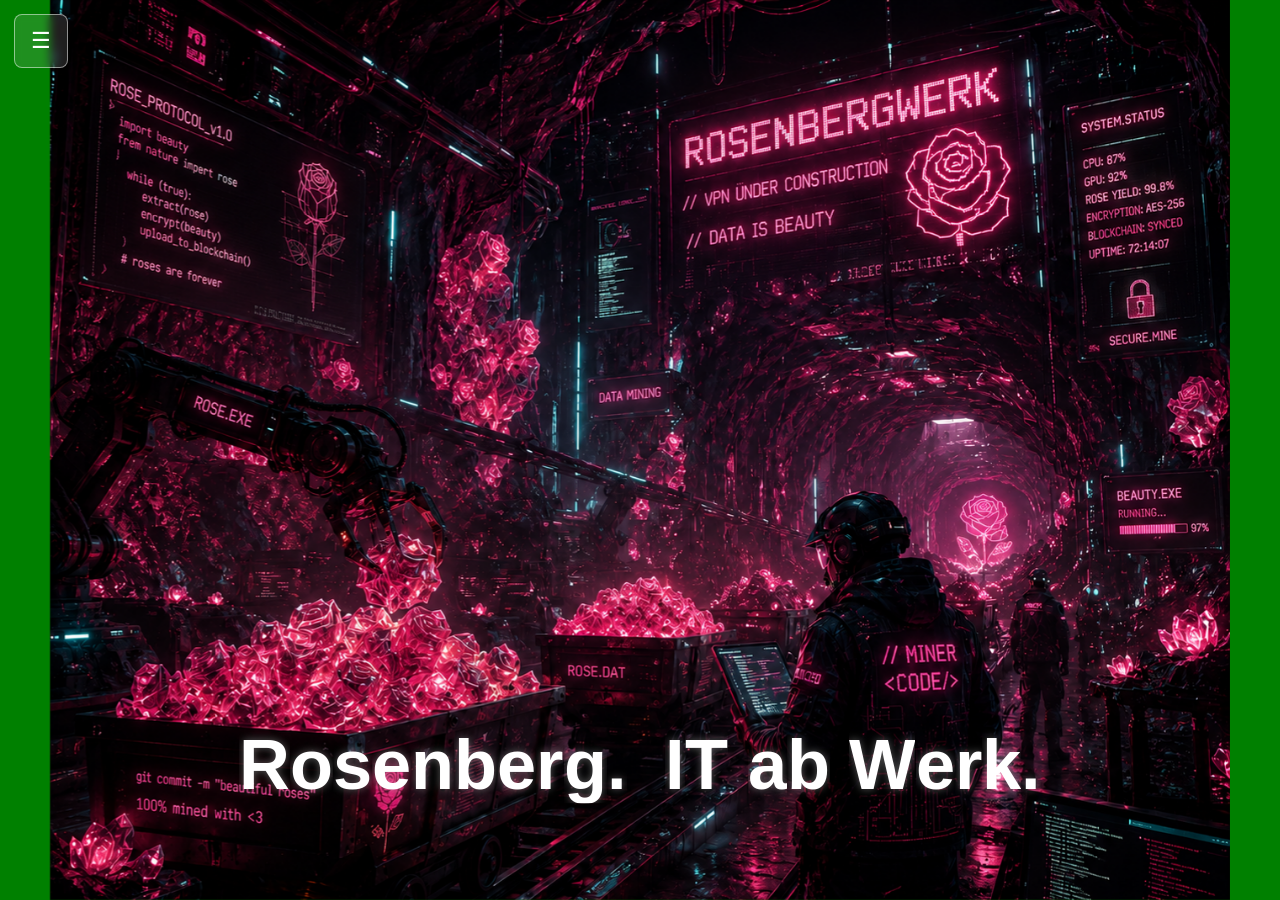
==== commit 4a811fd8: "Overhaul" ====
--- a/index.html
+++ b/index.html
@@ -3,39 +3,66 @@
 <head>
   <meta charset="UTF-8" />
   <meta name="viewport" content="width=device-width, initial-scale=1.0" />
-
   <title>Rosenberg. IT ab Werk.</title>
-
   <link rel="stylesheet" href="style.css" />
 </head>
 
 <body>
 
-  <!-- SeitenrÃ¤nder -->
+  <!-- Seitenränder -->
   <div class="sidebar left"></div>
   <div class="sidebar right"></div>
 
   <!-- Glow -->
   <div class="white-point"></div>
 
-  <!-- Navigation trigger -->
-  <button class="nav-toggle" aria-expanded="false" aria-controls="radial-nav" aria-label="Open navigation">☰</button>
-
-  <nav id="radial-nav" class="radial-nav" aria-hidden="true" aria-label="Navigation drawer">
-    <div class="disk" role="menu" aria-label="Navigation disk">
-      <div class="disk-hole" aria-hidden="true"></div>
-      <div class="disk-separators">
-        <span class="separator" style="--i:0"></span>
-        <span class="separator" style="--i:1"></span>
-        <span class="separator" style="--i:2"></span>
-        <span class="separator" style="--i:3"></span>
-        <span class="separator" style="--i:4"></span>
-        <span class="separator" style="--i:5"></span>
-        <span class="separator" style="--i:6"></span>
-        <span class="separator" style="--i:7"></span>
-      </div>
+  <!-- Nav Toggle Button -->
+  <button class="nav-toggle" aria-expanded="false" aria-controls="nav-overlay" aria-label="Navigation öffnen">☰</button>
+
+  <!-- Navigation Overlay -->
+  <div id="nav-overlay" class="nav-overlay" aria-hidden="true">
+
+    <svg class="viewport-shape" aria-hidden="true">
+      <g class="segment-button" data-nav="home" aria-label="Startseite" role="button" tabindex="-1">
+        <path class="viewport-shape-path" d="" />
+        <g class="nav-marker" aria-hidden="true">
+          <path d="M-10,4 L0,-8 L10,4 Z" />
+          <rect x="-6" y="4" width="12" height="10" rx="1" />
+        </g>
+      </g>
+      <g class="segment-button" data-nav="ueber-uns" aria-label="Über uns" role="button" tabindex="-1">
+        <path class="viewport-shape-path" d="" />
+        <g class="nav-marker" aria-hidden="true">
+          <circle cx="0" cy="-4" r="5" />
+          <path d="M-7,8 a7,4 0 0,1 14,0" />
+        </g>
+      </g>
+      <g class="segment-button" data-nav="kontakt" aria-label="Kontakt" role="button" tabindex="-1">
+        <path class="viewport-shape-path" d="" />
+        <g class="nav-marker" aria-hidden="true">
+          <rect x="-12" y="-8" width="24" height="16" rx="2" />
+          <polyline points="-10,-6 0,2 10,-6" fill="none" />
+        </g>
+      </g>
+      <g class="segment-button" data-nav="news" aria-label="News" role="button" tabindex="-1">
+        <path class="viewport-shape-path" d="" />
+        <g class="nav-marker" aria-hidden="true">
+          <rect x="-12" y="-10" width="24" height="20" rx="2" />
+          <rect x="-8" y="-6" width="12" height="2" />
+          <rect x="-8" y="-2" width="18" height="2" />
+          <rect x="-8" y="2" width="6" height="2" />
+        </g>
+      </g>
+    </svg>
+
+    <div class="nav-html-labels" aria-hidden="true">
+      <span class="nav-html-label" data-label="Start">Start</span>
+      <span class="nav-html-label" data-label="Über uns">Über uns</span>
+      <span class="nav-html-label" data-label="Kontakt">Kontakt</span>
+      <span class="nav-html-label" data-label="News">News</span>
     </div>
-  </nav>
+
+  </div>
 
   <!-- Hauptlayout -->
   <main class="main-wrapper">
@@ -92,67 +119,149 @@
   </main>
 
   <script>
-  // Navigation open/close and auto-hide after 10 seconds of inactivity.
-  (function(){
-    const toggle = document.querySelector('.nav-toggle');
-    const nav = document.getElementById('radial-nav');
-    const segments = Array.from(nav.querySelectorAll('.radial-item'));
-    let hideTimer = null;
-    const HIDE_DELAY = 10000;
-
-    function openNav(){
-      nav.classList.add('open');
-      toggle.setAttribute('aria-expanded','true');
-      nav.setAttribute('aria-hidden','false');
+  // ─── Navigation shape geometry ────────────────────────────────────────────
+  (function () {
+    const shapePaths     = Array.from(document.querySelectorAll('.viewport-shape-path'));
+    const navMarkers     = Array.from(document.querySelectorAll('.nav-marker'));
+    const segmentBtns    = Array.from(document.querySelectorAll('.segment-button'));
+    const navHtmlLabels  = Array.from(document.querySelectorAll('.nav-html-label'));
+    const segmentTargets = ['home', 'ueber-uns', 'kontakt', 'news'];
+
+    function getRadii() {
+      // Scale rings proportionally to the smaller viewport dimension.
+      // Clamp so the rings never spill outside the screen.
+      const vmin   = Math.min(window.innerWidth, window.innerHeight);
+      const inner  = Math.round(Math.max(60,  Math.min(vmin * 0.22, 140)));
+      const outer  = Math.round(Math.max(110, Math.min(vmin * 0.42, 260)));
+      return { inner, outer };
+    }
+
+    function getLabelOffset() {
+      // Smaller offset on narrow screens so labels don't escape the viewport.
+      const vmin = Math.min(window.innerWidth, window.innerHeight);
+      return Math.round(Math.max(18, vmin * 0.045));
+    }
+
+    function updateGeometry() {
+      const cx = window.innerWidth  / 2;
+      const cy = window.innerHeight / 2;
+      const { inner: innerR, outer: outerR } = getRadii();
+      const labelOffset = getLabelOffset();
+
+      const pathData = [
+        `M ${cx} ${cy - outerR}`,
+        `L ${cx} ${cy - innerR}`,
+        `A ${innerR} ${innerR} 0 0 1 ${cx + innerR} ${cy}`,
+        `L ${cx + outerR} ${cy}`,
+        `A ${outerR} ${outerR} 0 0 0 ${cx} ${cy - outerR}`,
+        'Z'
+      ].join(' ');
+
+      const markerR   = (innerR + outerR) / 2;
+      const angles    = [Math.PI / 4, (3 * Math.PI) / 4, (5 * Math.PI) / 4, (7 * Math.PI) / 4];
+      const positions = angles.map(a => ({
+        x: Math.round(cx + markerR * Math.cos(a)),
+        y: Math.round(cy + markerR * Math.sin(a))
+      }));
+
+      shapePaths.forEach((path, i) => {
+        path.setAttribute('d', pathData);
+        const rots = [null, 90, 180, 270];
+        if (rots[i]) {
+          path.setAttribute('transform', `rotate(${rots[i]} ${cx} ${cy})`);
+        } else {
+          path.removeAttribute('transform');
+        }
+      });
+
+      navMarkers.forEach((marker, i) => {
+        marker.setAttribute('transform', `translate(${positions[i].x} ${positions[i].y})`);
+      });
+
+      navHtmlLabels.forEach((label, i) => {
+        label.style.left = positions[i].x + 'px';
+        label.style.top  = (positions[i].y + labelOffset) + 'px';
+      });
+    }
+
+    segmentBtns.forEach((btn, i) => {
+      btn.dataset.nav = segmentTargets[i];
+      btn.addEventListener('click', () => {
+        if (btn.dataset.nav) location.hash = `#${btn.dataset.nav}`;
+      });
+      btn.addEventListener('keydown', e => {
+        if (e.key === 'Enter' || e.key === ' ') { e.preventDefault(); btn.click(); }
+      });
+    });
+
+    let resizeTimer;
+    function onResize() {
+      clearTimeout(resizeTimer);
+      resizeTimer = setTimeout(updateGeometry, 50);
+    }
+
+    window.addEventListener('resize',            onResize);
+    window.addEventListener('orientationchange', updateGeometry);
+    updateGeometry();
+  })();
+
+  // ─── Navigation open / close / auto-hide ─────────────────────────────────
+  (function () {
+    const toggle  = document.querySelector('.nav-toggle');
+    const overlay = document.getElementById('nav-overlay');
+    const segBtns = Array.from(overlay.querySelectorAll('.segment-button'));
+    const HIDE_MS = 10000;
+    let   hideTimer = null;
+
+    function openNav() {
+      overlay.classList.add('open');
+      overlay.setAttribute('aria-hidden', 'false');
+      toggle.setAttribute('aria-expanded', 'true');
+      toggle.setAttribute('aria-label', 'Navigation schließen');
+      segBtns.forEach(b => b.setAttribute('tabindex', '0'));
       resetTimer();
     }
 
-    function closeNav(){
-      nav.classList.remove('open');
-      toggle.setAttribute('aria-expanded','false');
-      nav.setAttribute('aria-hidden','true');
+    function closeNav() {
+      overlay.classList.remove('open');
+      overlay.setAttribute('aria-hidden', 'true');
+      toggle.setAttribute('aria-expanded', 'false');
+      toggle.setAttribute('aria-label', 'Navigation öffnen');
+      segBtns.forEach(b => b.setAttribute('tabindex', '-1'));
       clearTimeout(hideTimer);
       hideTimer = null;
     }
 
-    function resetTimer(){
-      if(hideTimer) clearTimeout(hideTimer);
-      hideTimer = setTimeout(closeNav, HIDE_DELAY);
-    }
-
-    toggle.addEventListener('click', (event) => {
-      event.stopPropagation();
-      nav.classList.contains('open') ? closeNav() : openNav();
-    });
-
-    segments.forEach((segment) => {
-      segment.addEventListener('click', (event) => {
-        event.stopPropagation();
-        segments.forEach((btn) => btn.classList.remove('active'));
-        segment.classList.add('active');
-        resetTimer();
-      });
-    });
-
-    ['mousemove','touchstart','keydown'].forEach((eventName) => {
-      document.addEventListener(eventName, () => {
-        if (nav.classList.contains('open')) resetTimer();
+    function resetTimer() {
+      clearTimeout(hideTimer);
+      hideTimer = setTimeout(closeNav, HIDE_MS);
+    }
+
+    toggle.addEventListener('click', e => {
+      e.stopPropagation();
+      overlay.classList.contains('open') ? closeNav() : openNav();
+    });
+
+    overlay.addEventListener('click', e => {
+      e.stopPropagation();
+      resetTimer();
+    });
+
+    ['mousemove', 'touchstart', 'keydown'].forEach(evt => {
+      document.addEventListener(evt, () => {
+        if (overlay.classList.contains('open')) resetTimer();
       }, { passive: true });
     });
 
-    document.addEventListener('click', (event) => {
-      if (!nav.contains(event.target) && event.target !== toggle) {
-        closeNav();
-      }
-    });
-
-    document.addEventListener('keydown', (event) => {
-      if (event.key === 'Escape') {
-        closeNav();
-      }
+    document.addEventListener('click', e => {
+      if (!overlay.contains(e.target) && e.target !== toggle) closeNav();
+    });
+
+    document.addEventListener('keydown', e => {
+      if (e.key === 'Escape') closeNav();
     });
   })();
   </script>
+
 </body>
-</html>
-
+</html>
--- a/style.css
+++ b/style.css
@@ -4,28 +4,48 @@
   --text-duration: 18s;
   --letter-stagger: 0.08s;
   --glow-visible-delay: 0.8s;
-  --bottom-gap: 0px;
 }
 
 /* =========================================
    RESET
 ========================================= */
 
-* {
+*, *::before, *::after {
   margin: 0;
   padding: 0;
   box-sizing: border-box;
 }
 
 /* =========================================
-   BODY
-========================================= */
+   HTML / BODY
+========================================= */
+
+html {
+  /* Prevent iOS font-size inflation on orientation change */
+  -webkit-text-size-adjust: 100%;
+  text-size-adjust: 100%;
+}
 
 body {
   background: var(--green);
-  min-height: 100dvh;
+  width: 100%;
+  height: 100dvh;
   overflow: hidden;
   font-family: Arial, sans-serif;
+  /* Prevent pull-to-refresh / overscroll on mobile */
+  overscroll-behavior: none;
+  touch-action: manipulation;
+}
+
+/* Auf schmalen Screens vertikales Scrollen erlauben,
+   damit das vollständige Bild erreichbar ist */
+@media (max-width: 768px) {
+  body {
+    height: auto;
+    min-height: 100dvh;
+    overflow-x: hidden;
+    overflow-y: auto;
+  }
 }
 
 /* =========================================
@@ -65,9 +85,10 @@
   display: flex;
   justify-content: center;
   align-items: flex-start;
-  padding-left: 50px;
-  padding-right: 50px;
   overflow: hidden;
+  /* Horizontal padding scales with viewport — more room on mobile */
+  padding-left:  clamp(16px, 4vw, 50px);
+  padding-right: clamp(16px, 4vw, 50px);
 }
 
 /* =========================================
@@ -84,34 +105,25 @@
   background:
     radial-gradient(
       circle,
-      rgba(255,255,255,1) 0%,
+      rgba(255,255,255,1)    0%,
       rgba(255,255,255,0.55) 25%,
       rgba(255,255,255,0.18) 55%,
-      rgba(255,255,255,0) 75%
+      rgba(255,255,255,0)    75%
     );
-  /* filter: blur(10px); */
-  transform:
-    translate(-50%, -50%)
-    scale(0);
+  transform: translate(-50%, -50%) scale(0);
   pointer-events: none;
   z-index: 1;
   animation:
     glowGrow 2.5s ease-out forwards,
-    glowFade 2s ease forwards 1.8s;
+    glowFade 2s   ease     forwards 1.8s;
 }
 
 @keyframes glowGrow {
-  to {
-    transform:
-      translate(-50%, -50%)
-      scale(240);
-  }
+  to { transform: translate(-50%, -50%) scale(240); }
 }
 
 @keyframes glowFade {
-  to {
-    opacity: 0;
-  }
+  to { opacity: 0; }
 }
 
 /* =========================================
@@ -119,26 +131,84 @@
 ========================================= */
 
 .logo {
-  min-width: 100%;
-  max-height: calc(100dvh + 2px);
+  width: 100%;
+  height: 100dvh;
   object-fit: cover;
-  object-position: top;
+  object-position: top center;
   display: block;
   opacity: 0;
   position: relative;
   z-index: 2;
   animation:
-    imageFadeIn
-    var(--image-duration)
-    ease
-    forwards;
+    imageFadeIn var(--image-duration) ease forwards;
   animation-delay: var(--glow-visible-delay);
 }
 
+/* =========================================
+   SCHMALE VIEWPORTS (≤ 768 px)
+   Bild in voller Breite, kein Crop
+========================================= */
+
+@media (max-width: 768px) {
+
+  /* Wrapper darf scrollen, damit das vollständige Bild sichtbar ist */
+  .main-wrapper,
+  .content {
+    height: auto;
+    min-height: 100dvh;
+    align-items: flex-start;
+  }
+
+  /* Bild + Text untereinander im normalen Fluss */
+  .image-wrapper {
+    height: auto;
+    min-height: unset;
+    flex-direction: column;
+    align-items: center;
+    overflow: visible;
+    padding-left: 0;
+    padding-right: 0;
+  }
+
+  .logo {
+    width: 100%;
+    height: auto;
+    object-fit: contain;
+    object-position: top center;
+  }
+
+  /* Text aus absolutem Positioning herauslösen,
+     direkt unter das Bild setzen */
+  .center-text {
+    position: static;
+    transform: none;
+    display: flex;
+    justify-content: center;
+    align-items: center;
+    white-space: nowrap;
+    max-width: 100%;
+    padding: clamp(12px, 4vw, 24px) clamp(12px, 4vw, 24px);
+    pointer-events: none;
+    z-index: 9999;
+  }
+
+  /* Buchstaben: kurzes Fade-in von leicht unten, dann stabil */
+  .center-text span {
+    transform: translateY(24px);
+    animation: letterMobileIn var(--text-duration) ease forwards;
+    animation-delay: calc(var(--glow-visible-delay) + var(--i) * var(--letter-stagger));
+  }
+}
+
+@keyframes letterMobileIn {
+  0%   { opacity: 0; transform: translateY(24px); }
+  20%  { opacity: 1; transform: translateY(-4px);  }
+  35%  { opacity: 1; transform: translateY(0);     }
+  100% { opacity: 1; transform: translateY(0);     }
+}
+
 @keyframes imageFadeIn {
-  to {
-    opacity: 1;
-  }
+  to { opacity: 1; }
 }
 
 /* =========================================
@@ -149,15 +219,15 @@
   position: absolute;
   left: 50%;
   top: 50%;
-  transform:
-    translateX(-50%)
-    translateY(-50%);
+  transform: translateX(-50%) translateY(-50%);
   display: flex;
   justify-content: center;
   align-items: center;
   white-space: nowrap;
   text-align: center;
   pointer-events: none;
+  /* Ensure text never bleeds outside viewport horizontally */
+  max-width: 96vw;
   z-index: 9999;
 }
 
@@ -169,31 +239,25 @@
   position: relative;
   display: inline-block;
   overflow: hidden;
-
   color: white;
   opacity: 0;
 
-  font-size:
-    clamp(1.2rem, 6vw, 5rem);
-
+  /*
+   * Three-stop clamp:
+   *   min  – very small phones (< 320 px)
+   *   fluid – scales with viewport width
+   *   max  – large desktop
+   */
+  font-size: clamp(0.75rem, 5.5vw, 5rem);
   line-height: 1.1;
 
   transform: translateY(140vh);
-
-  text-shadow:
-    0 0 8px rgba(255,255,255,0.35);
-
-  will-change:
-    transform,
-    opacity,
-    text-shadow;
-
+  text-shadow: 0 0 8px rgba(255,255,255,0.35);
+  will-change: transform, opacity, text-shadow;
   z-index: 10000;
 
-  animation:
-    letterMove var(--text-duration) ease forwards;
-  animation-delay:
-    calc(var(--glow-visible-delay) + var(--i) * var(--letter-stagger));
+  animation: letterMove var(--text-duration) ease forwards;
+  animation-delay: calc(var(--glow-visible-delay) + var(--i) * var(--letter-stagger));
 }
 
 /* =========================================
@@ -203,30 +267,25 @@
 .center-text::before,
 .center-text::after {
   content: "";
-
   position: absolute;
   top: -20%;
   left: -100%;
-
   width: 200%;
   height: 140%;
-
-  pointer-events: none;
-
+  pointer-events: none;
   background:
     linear-gradient(
       115deg,
-      rgba(255,255,255,0) 0%,
+      rgba(255,255,255,0)    0%,
       rgba(255,255,255,0.06) 10%,
       rgba(255,255,255,0.15) 18%,
-      rgba(255,255,255,0.9) 42%,
+      rgba(255,255,255,0.9)  42%,
       rgba(220,220,220,0.95) 50%,
-      rgba(255,255,255,0.9) 58%,
+      rgba(255,255,255,0.9)  58%,
       rgba(255,255,255,0.15) 82%,
       rgba(255,255,255,0.06) 90%,
-      rgba(255,255,255,0) 100%
+      rgba(255,255,255,0)    100%
     );
-
   filter: blur(2px);
   opacity: 0;
 }
@@ -248,37 +307,11 @@
 ========================================= */
 
 @keyframes letterMove {
-
-  /* Start unten */
-  0% {
-    opacity: 0;
-    transform: translateY(120vh);
-  }
-
-  /* Ganz oben */
-  20% {
-    opacity: 1;
-    transform: translateY(-40vh);
-  }
-
-  /* Zur Mitte */
-  35% {
-    opacity: 1;
-    transform: translateY(0);
-  }
-
-  /* In Mitte bleiben */
-  70% {
-    opacity: 1;
-    transform: translateY(0);
-  }
-
-  /* Nach unten */
-  100% {
-    opacity: 1;
-    transform:
-      translateY(35vh);
-  }
+  0%   { opacity: 0; transform: translateY(120vh); }
+  20%  { opacity: 1; transform: translateY(-40vh); }
+  35%  { opacity: 1; transform: translateY(0);     }
+  70%  { opacity: 1; transform: translateY(0);     }
+  100% { opacity: 1; transform: translateY(35vh);  }
 }
 
 /* =========================================
@@ -286,110 +319,25 @@
 ========================================= */
 
 @keyframes silverSweepMid {
-  0% {
-    left: -160%;
-    opacity: 0;
-  }
-
-  10% {
-    left: -120%;
-    opacity: 0;
-  }
-
-  60% {
-    left: 180%;
-    opacity: 1;
-  }
-
-  70% {
-    left: 180%;
-    opacity: 1;
-  }
-
-  90% {
-    left: 220%;
-    opacity: 0;
-  }
-
-  100% {
-    left: 220%;
-    opacity: 0;
-  }
+  0%   { left: -160%; opacity: 0; }
+  10%  { left: -120%; opacity: 0; }
+  60%  { left:  180%; opacity: 1; }
+  70%  { left:  180%; opacity: 1; }
+  90%  { left:  220%; opacity: 0; }
+  100% { left:  220%; opacity: 0; }
 }
 
 @keyframes silverSweepBottom {
-  0% {
-    left: -160%;
-    opacity: 0;
-  }
-
-  10% {
-    left: -100%;
-    opacity: 0;
-  }
-
-  60% {
-    left: 180%;
-    opacity: 1;
-  }
-
-  70% {
-    left: 180%;
-    opacity: 1;
-  }
-
-  100% {
-    left: 220%;
-    opacity: 0;
-  }
-}
-
-/* =========================================
-   RESPONSIVE
-========================================= */
-
-@media (max-height: 850px) {
-
-  .image-wrapper {
-    height: auto;
-    padding-bottom: 0px;
-  }
-
-  .logo {
-    height: auto;
-    min-height: 100dvh;
-    object-fit: cover;
-  }
-}
-
-@media (max-width: 900px) {
-
-  .center-text span {
-    font-size:
-      clamp(1rem, 7vw, 3rem);
-  }
-}
-
-@media (max-width: 600px) {
-
-  .center-text span {
-    font-size:
-      clamp(0.9rem, 8vw, 2rem);
-  }
-}
-
-
-/* =========================================
-   RADIAL NAVIGATION
-========================================= */
-
-:root {
-  --disk-size: clamp(420px, 72vmin, 840px);
-  --disk-opacity: 0.2;
-  --line-alpha: 0.5;
-  --item-width: clamp(120px, 14vw, 180px);
-  --item-radius: calc(var(--disk-size) / 2 + var(--item-width) / 2);
-}
+  0%   { left: -160%; opacity: 0; }
+  10%  { left: -100%; opacity: 0; }
+  60%  { left:  180%; opacity: 1; }
+  70%  { left:  180%; opacity: 1; }
+  100% { left:  220%; opacity: 0; }
+}
+
+/* =========================================
+   NAV TOGGLE BUTTON
+========================================= */
 
 .nav-toggle {
   position: fixed;
@@ -399,116 +347,191 @@
   background: rgba(255,255,255,0.12);
   color: white;
   border: 1px solid rgba(255,255,255,0.5);
-  width: 44px;
-  height: 44px;
+  /* Minimum 44×44 px touch target (WCAG 2.5.5) */
+  min-width: 44px;
+  min-height: 44px;
+  width: clamp(44px, 6vmin, 56px);
+  height: clamp(44px, 6vmin, 56px);
   border-radius: 8px;
   display: inline-flex;
   align-items: center;
   justify-content: center;
-  font-size: 20px;
+  font-size: clamp(18px, 2.5vmin, 22px);
   cursor: pointer;
   backdrop-filter: blur(4px);
-}
-
-.radial-nav {
+  -webkit-backdrop-filter: blur(4px);
+  transition: background 160ms ease;
+  /* Tap highlight on mobile */
+  -webkit-tap-highlight-color: transparent;
+}
+
+.nav-toggle:hover,
+.nav-toggle:focus-visible {
+  background: rgba(255,255,255,0.24);
+  outline: 2px solid rgba(255,255,255,0.5);
+  outline-offset: 2px;
+}
+
+/* =========================================
+   NAV OVERLAY
+========================================= */
+
+.nav-overlay {
   position: fixed;
-  top: 50%;
-  left: 50%;
-  width: var(--disk-size);
-  height: var(--disk-size);
-  transform: translate(-50%, -50%);
+  inset: 0;
+  z-index: 10040;
+  pointer-events: none;
   opacity: 0;
-  pointer-events: none;
   transition: opacity 220ms ease;
-  z-index: 10040;
-}
-
-.radial-nav.open {
+}
+
+.nav-overlay.open {
   opacity: 1;
   pointer-events: auto;
 }
 
-.disk {
+/* =========================================
+   VIEWPORT SHAPE (SVG NAV)
+========================================= */
+
+.viewport-shape {
+  position: absolute;
+  top: 0;
+  left: 0;
   width: 100%;
   height: 100%;
-  border-radius: 50%;
-  position: relative;
-  background:
-    radial-gradient(circle at center, transparent 40%, rgba(255,255,255,var(--disk-opacity)) 41%, rgba(255,255,255,var(--disk-opacity)) 70%, transparent 71%);
-  border: 2px solid rgba(255,255,255,var(--line-alpha));
-  box-shadow:
-    inset 0 0 0 1px rgba(255,255,255,var(--line-alpha)),
-    inset 0 0 0 6px rgba(255,255,255,0.06);
-  display: flex;
-  align-items: center;
-  justify-content: center;
-  overflow: hidden;
-}
-
-.disk-hole {
+  overflow: visible;
+}
+
+.viewport-shape-path {
+  fill: rgba(255,255,255,0.18);
+  stroke: rgba(255,255,255,0.8);
+  stroke-width: 1.5;
+  cursor: pointer;
+  transition: fill 160ms ease;
+  pointer-events: all;
+}
+
+.viewport-shape-path:hover,
+.segment-button:focus-visible .viewport-shape-path {
+  fill: rgba(255,255,255,0.44);
+}
+
+.segment-button {
+  cursor: pointer;
+  outline: none;
+  -webkit-tap-highlight-color: transparent;
+}
+
+.nav-marker {
+  pointer-events: none;
+}
+
+.nav-marker > * {
+  fill: rgba(255,255,255,0.8);
+  stroke: rgba(255,255,255,0.8);
+}
+
+.nav-marker polygon,
+.nav-marker rect,
+.nav-marker circle,
+.nav-marker path {
+  stroke: none;
+}
+
+.nav-marker polyline,
+.nav-marker line {
+  fill: none;
+}
+
+/* =========================================
+   HTML LABELS
+========================================= */
+
+.nav-html-labels {
   position: absolute;
-  inset: 22%;
-  border-radius: 50%;
-  background: transparent;
-  pointer-events: auto;
-}
-
-.disk-separators {
+  inset: 0;
+  pointer-events: none;
+}
+
+.nav-html-label {
   position: absolute;
-  left: 50%;
-  top: 50%;
-}  
-
-/* .separator {
-  position: absolute;
-  left: 50%;
-  top: 50%;
-  width: 1px;
-  height: 44%;
-  background: rgba(255,255,255,var(--line-alpha));
-  transform-origin: bottom;
-  transform: rotate(calc(var(--i) * 45deg));
-} */
-
-.radial-item {
-  position: absolute;
-  left: 50%;
-  top: 50%;
-  width: var(--item-width);
-  transform-origin: center center;
-  transform: rotate(calc(var(--i) * 45deg)) translateY(calc(-1 * var(--item-radius))) rotate(calc(var(--i) * -45deg));
-  color: white;
-  background: rgba(255,255,255,0.16);
-  border: 1px solid rgba(255,255,255,var(--line-alpha));
-  padding: 12px 0;
-  border-radius: 999px;
-  cursor: pointer;
+  transform: translate(-50%, -50%);
+  color: rgba(255,255,255,0.95);
+  /* Scale label text with viewport */
+  font-size: clamp(10px, 1.6vmin, 13px);
+  font-weight: 600;
+  font-family: "Segoe UI", system-ui, sans-serif;
+  -webkit-font-smoothing: antialiased;
+  -moz-osx-font-smoothing: grayscale;
+  text-rendering: geometricPrecision;
+  pointer-events: none;
   white-space: nowrap;
-  opacity: 0.92;
-  transition: background 180ms ease, opacity 180ms ease, transform 180ms ease;
-  outline: none;
-  text-align: center;
-}
-
-.radial-item:hover,
-.radial-item:focus {
-  outline: none;
-  box-shadow: none;
-  background: rgba(255,255,255,0.3);
-}
-
-.radial-item.active {
-  background: rgba(255,255,255,0.4);
-  opacity: 1;
-}
-
-/* Make sure the toggle and nav respect reduced motion preferences */
+}
+
+/* =========================================
+   RESPONSIVE — PORTRAIT PHONES
+   (≤ 480 px wide)
+========================================= */
+
+@media (max-width: 480px) {
+
+  .center-text span {
+    /* Extra boost for small portrait screens */
+    font-size: clamp(0.7rem, 7.5vw, 2.4rem);
+  }
+
+  /* Bring toggle closer to corner on small screens */
+  .nav-toggle {
+    top: 10px;
+    left: 10px;
+  }
+}
+
+/* =========================================
+   RESPONSIVE — TABLETS
+   (481 px – 900 px wide)
+========================================= */
+
+@media (min-width: 481px) and (max-width: 900px) {
+
+  .center-text span {
+    font-size: clamp(1rem, 6.5vw, 3.2rem);
+  }
+}
+
+/* =========================================
+   RESPONSIVE — SHORT VIEWPORTS / LANDSCAPE
+   (height ≤ 500 px)
+========================================= */
+
+@media (max-height: 500px) {
+
+  .logo {
+    object-position: top center;
+  }
+
+  /* In landscape the text animation travels less far */
+  .center-text span {
+    font-size: clamp(0.7rem, 5vh, 2.2rem);
+  }
+}
+
+/* =========================================
+   REDUCED MOTION
+========================================= */
+
 @media (prefers-reduced-motion: reduce) {
-  .disk,
   .center-text span,
   .white-point {
     animation: none !important;
+    opacity: 1 !important;
+    transform: none !important;
     transition: none !important;
   }
-}
-
+  .nav-overlay,
+  .nav-toggle,
+  .viewport-shape-path {
+    transition: none !important;
+  }
+}
